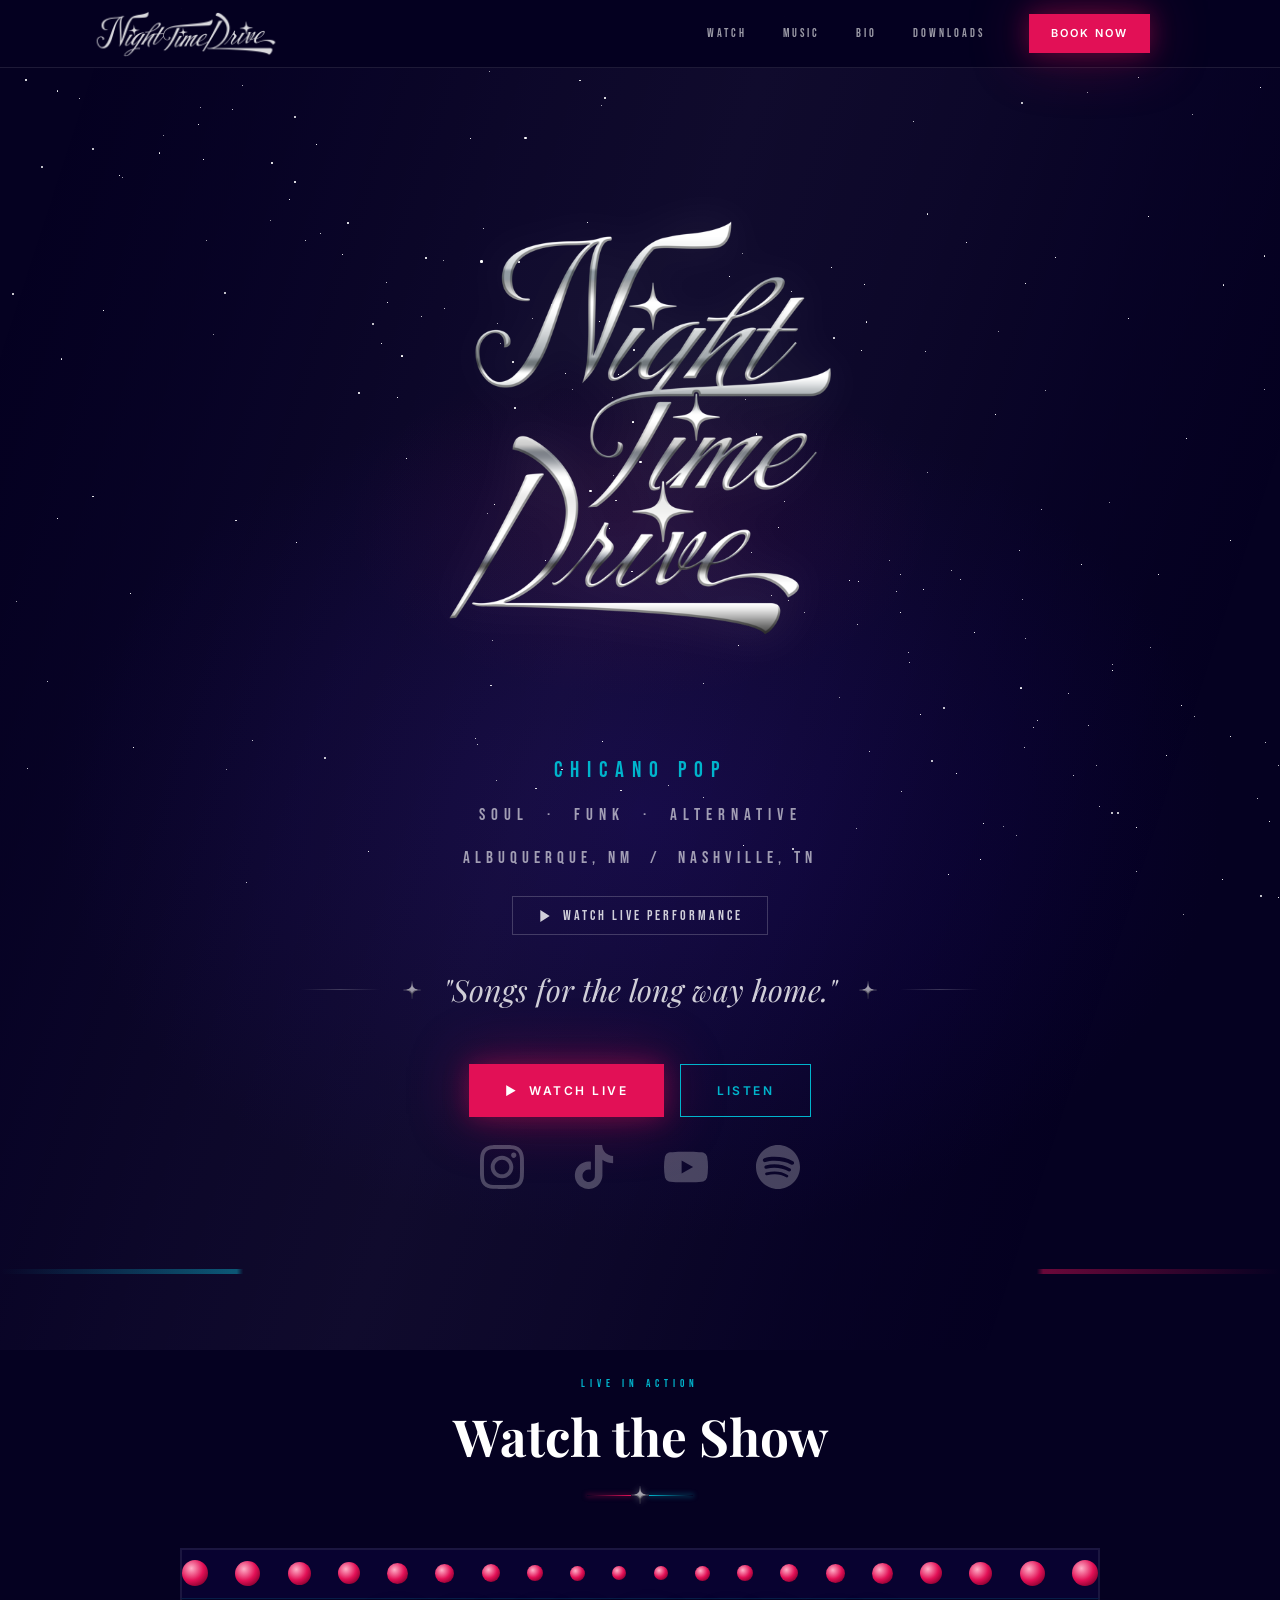
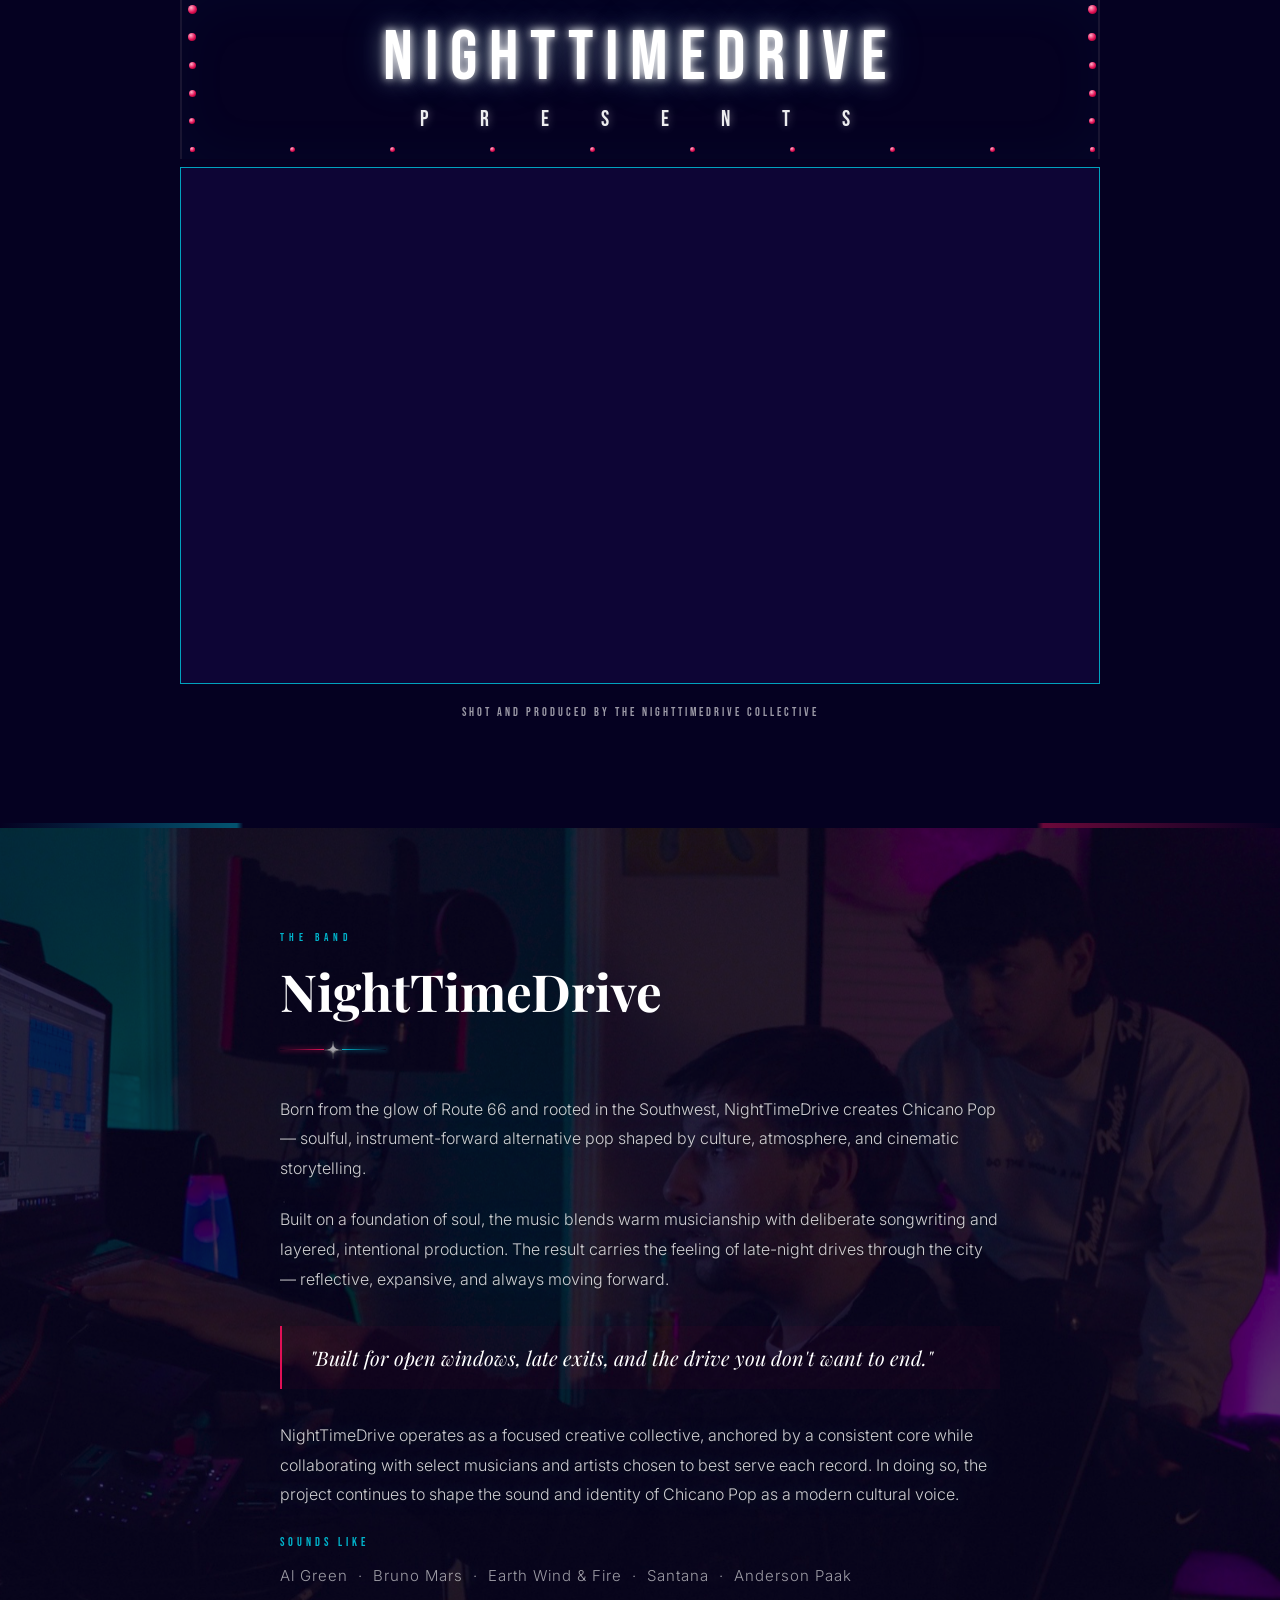
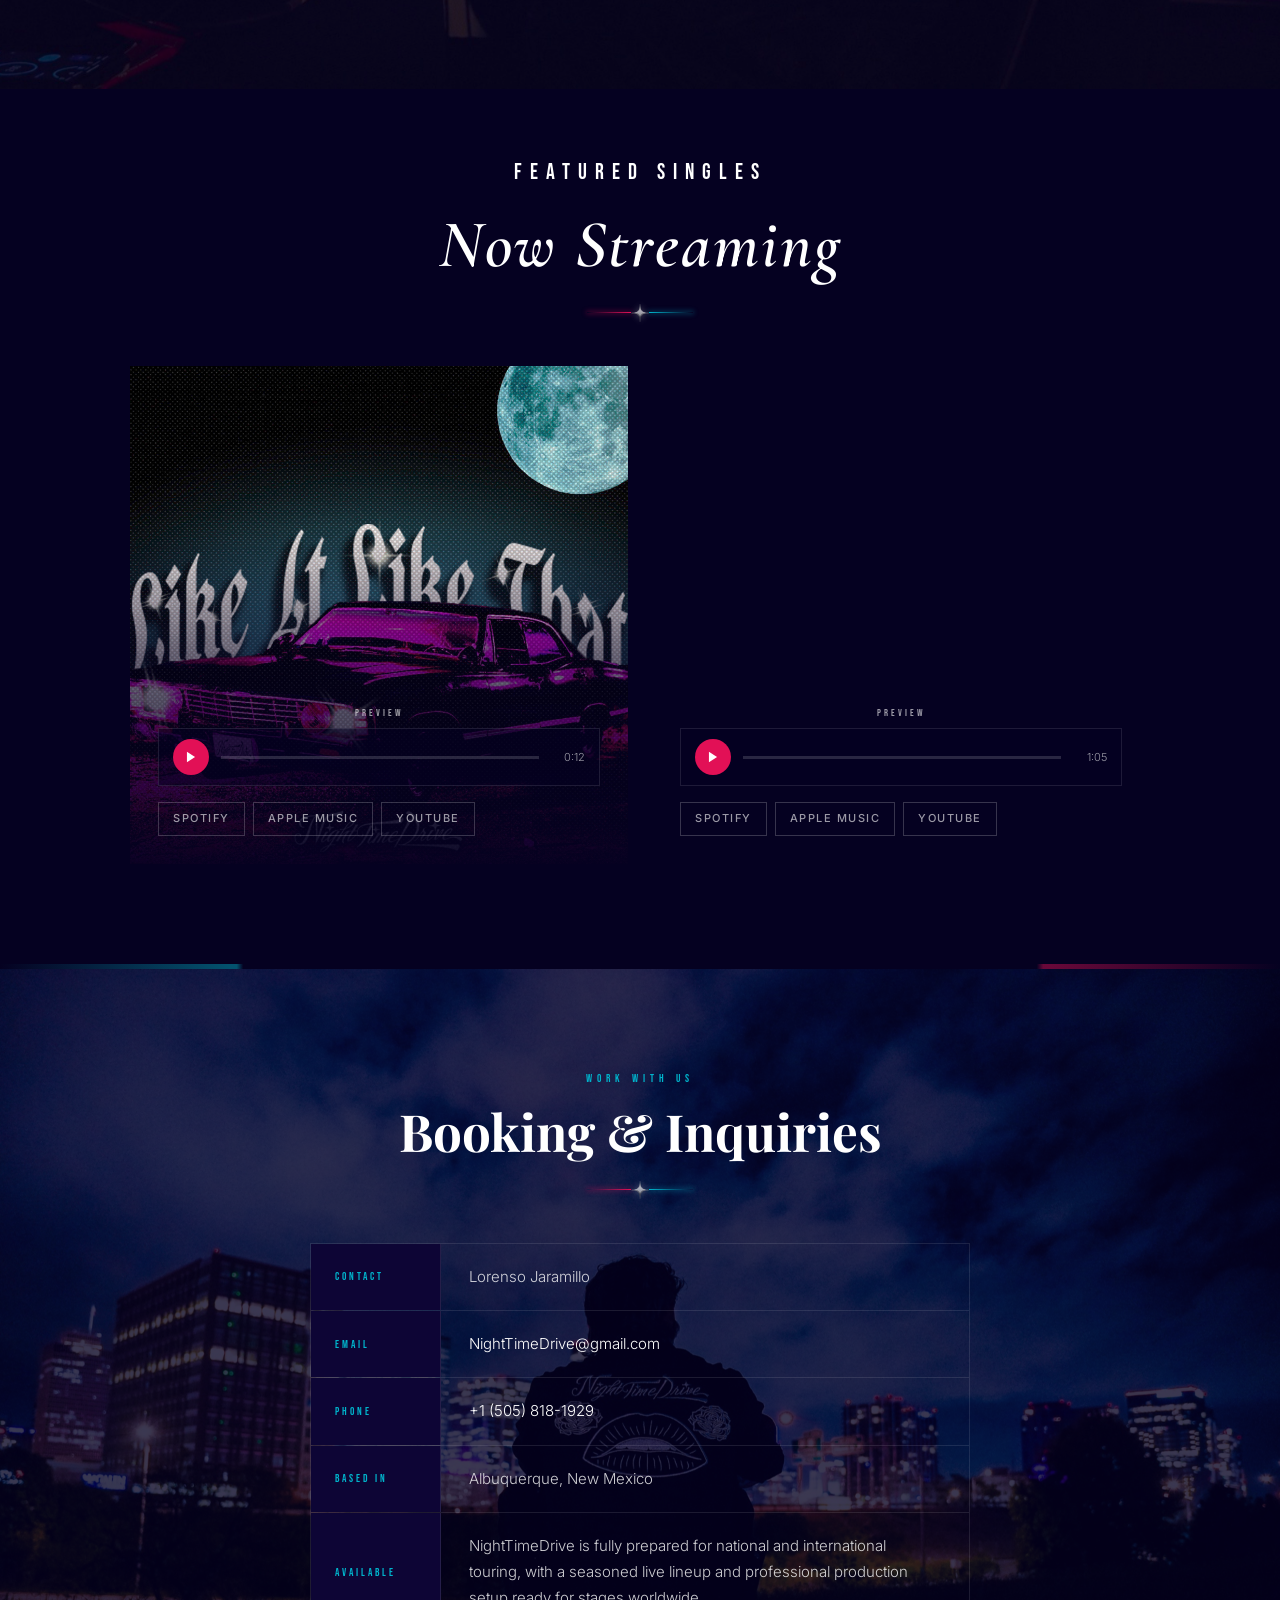
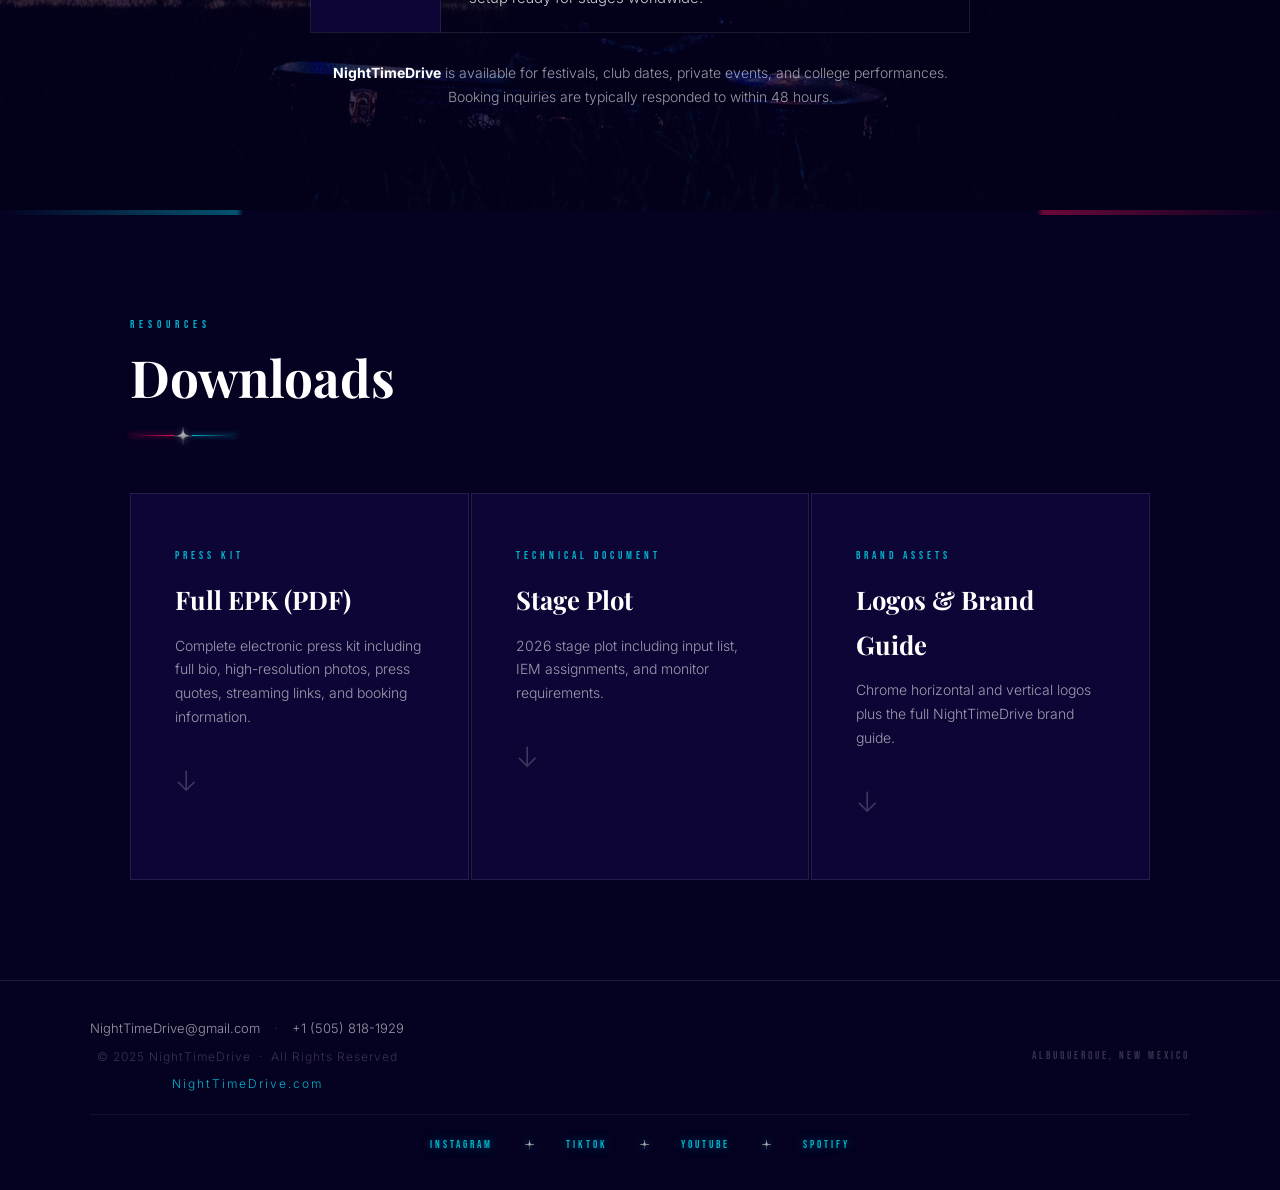
==== index.html @ e5dace83 "Sync social links via SOCIAL JS object Single source of truth for all social URLs — hero icons and f" ====
<!DOCTYPE html>
<html lang="en">
<head>
  <meta charset="UTF-8">
  <meta name="viewport" content="width=device-width, initial-scale=1.0">
  <title>NightTimeDrive — Chicano Pop | Albuquerque, NM</title>
  <meta name="description" content="NightTimeDrive — Chicano Pop from Albuquerque, NM. Soulful, instrument-forward alternative pop rooted in Southwest culture and cinematic storytelling.">
  <meta name="robots" content="index, follow">
  <link rel="canonical" href="https://nighttimedriveepk.com">

  <!-- Open Graph -->
  <meta property="og:type"        content="music.band">
  <meta property="og:site_name"   content="NightTimeDrive">
  <meta property="og:title"       content="NightTimeDrive — Chicano Pop | Albuquerque, NM">
  <meta property="og:description" content="NightTimeDrive — Chicano Pop from Albuquerque, NM. Soulful, instrument-forward alternative pop rooted in Southwest culture and cinematic storytelling.">
  <meta property="og:url"         content="https://nighttimedriveepk.com">
  <meta property="og:image"       content="https://nighttimedriveepk.com/Brand_Assets/Pictures/NightTimeDrive%20Band%20Pic.jpg">

  <!-- Twitter Card -->
  <meta name="twitter:card"        content="summary_large_image">
  <meta name="twitter:title"       content="NightTimeDrive — Chicano Pop | Albuquerque, NM">
  <meta name="twitter:description" content="Soulful, instrument-forward Chicano Pop rooted in Southwest culture. Based in Albuquerque, NM.">
  <meta name="twitter:image"       content="https://nighttimedriveepk.com/Brand_Assets/Pictures/NightTimeDrive%20Band%20Pic.jpg">

  <!-- Favicon -->
  <link rel="icon" type="image/png" href="Brand_Assets/Logo_White_Vert_NightTimeDrive.png">

  <!-- Structured Data -->
  <script type="application/ld+json">
  {
    "@context": "https://schema.org",
    "@type": "MusicGroup",
    "name": "NightTimeDrive",
    "genre": ["Chicano Pop", "Alternative Pop", "Soul"],
    "description": "NightTimeDrive creates Chicano Pop — soulful, instrument-forward alternative pop shaped by culture, atmosphere, and cinematic storytelling.",
    "url": "https://nighttimedriveepk.com",
    "image": "https://nighttimedriveepk.com/Brand_Assets/Pictures/NightTimeDrive%20Band%20Pic.jpg",
    "foundingLocation": {
      "@type": "Place",
      "name": "Albuquerque, New Mexico"
    },
    "sameAs": [
      "https://instagram.com/NightTimeDriveMusic",
      "https://tiktok.com/@NightTimeDriveMusic",
      "https://youtube.com/@NightTimeDriveMusic",
      "https://open.spotify.com/track/7omfoTBckQbAjqes67RX1j"
    ],
    "track": [
      {
        "@type": "MusicRecording",
        "name": "Like It Like That",
        "url": "https://open.spotify.com/track/7omfoTBckQbAjqes67RX1j"
      },
      {
        "@type": "MusicRecording",
        "name": "Santa Fe",
        "url": "https://open.spotify.com/track/0Zb6GwC9zHLPvRpsONcvtj"
      }
    ]
  }
  </script>

  <link rel="preconnect" href="https://fonts.googleapis.com">
  <link rel="preconnect" href="https://fonts.gstatic.com" crossorigin>
  <link href="https://fonts.googleapis.com/css2?family=Bebas+Neue&family=Playfair+Display:ital,wght@0,400;0,700;1,400&family=Inter:wght@300;400;500;600&family=Cormorant+Garamond:ital,wght@1,400;1,600&display=swap" rel="stylesheet">

  <style>

    /* =====================
       RESET & TOKENS
    ===================== */
    *, *::before, *::after { box-sizing: border-box; margin: 0; padding: 0; }

    :root {
      --navy:       #050121;
      --navy-mid:   #080230;
      --navy-light: #0d0535;
      --pink:       #E21056;
      --pink-glow:  rgba(226, 16, 86, 0.35);
      --teal:       #00B4CC;
      --teal-glow:  rgba(0, 180, 204, 0.35);
      --white:      #FFFFFF;
      --white-80:   rgba(255,255,255,0.80);
      --white-60:   rgba(255,255,255,0.60);
      --white-20:   rgba(255,255,255,0.20);
      --white-10:   rgba(255,255,255,0.10);
      --white-06:   rgba(255,255,255,0.06);

      --font-display: 'Bebas Neue', sans-serif;
      --font-serif:   'Playfair Display', serif;
      --font-body:    'Inter', sans-serif;

      --max-w:  1100px;
      --pad-x:  40px;
      --sec-y:  100px;
      --nav-h:  68px;
    }

    html { scroll-behavior: smooth; }

    body {
      background: var(--navy);
      color: var(--white);
      font-family: var(--font-body);
      font-weight: 300;
      line-height: 1.75;
      overflow-x: hidden;
      animation: pagefade 0.35s ease;
    }
    @keyframes pagefade { from { opacity:0; } to { opacity:1; } }

    /* =====================
       STARS & MILKY WAY
    ===================== */
    .milky-way {
      position: fixed;
      top: -50%; left: -50%;
      width: 200%; height: 200%;
      pointer-events: none;
      z-index: 0;
      background: linear-gradient(
        108deg,
        transparent       0%,
        transparent      28%,
        rgba(160,130,255,0.018) 35%,
        rgba(200,175,255,0.045) 43%,
        rgba(220,200,255,0.055) 50%,
        rgba(200,175,255,0.045) 57%,
        rgba(160,130,255,0.018) 64%,
        transparent      71%,
        transparent     100%
      );
    }

    .star {
      position: fixed;
      border-radius: 50%;
      background: white;
      pointer-events: none;
      z-index: 0;
    }
    @keyframes twinkle {
      0%, 100% { opacity: 0.05; }
      50%       { opacity: 0.75; }
    }
    @keyframes twinkle-glow {
      0%, 100% { opacity: 0.08; box-shadow: none; }
      50%       { opacity: 0.95; box-shadow: 0 0 5px 2px rgba(200,185,255,0.45); }
    }

    /* =====================
       LAYOUT
    ===================== */
    .container { max-width: var(--max-w); margin: 0 auto; padding: 0 var(--pad-x); }
    section { padding: var(--sec-y) 0; }
    .bg-alt { background: var(--navy-mid); }

    /* =====================
       TYPE UTILITIES
    ===================== */
    .eyebrow {
      font-family: var(--font-display);
      font-size: 11px; letter-spacing: 5px;
      color: var(--teal); text-transform: uppercase;
      margin-bottom: 14px;
    }
    .section-heading {
      font-family: var(--font-serif);
      font-size: clamp(2rem, 4.5vw, 3.2rem);
      font-weight: 700; line-height: 1.15;
      margin-bottom: 20px;
    }
    .rule-accent {
      width: 56px; height: 2px;
      background: linear-gradient(90deg, var(--pink), var(--teal));
      margin-bottom: 36px;
    }
    .rule-accent.center { margin-left: auto; margin-right: auto; }

    .rule-star {
      display: flex;
      align-items: center;
      width: fit-content;
      margin-bottom: 36px;
    }
    .rule-star::before, .rule-star::after {
      content: '';
      display: block;
      width: 44px; height: 1px;
    }
    .rule-star::before { background: linear-gradient(90deg, transparent, var(--pink)); box-shadow: 0 0 5px 1px rgba(226,16,86,0.35); }
    .rule-star::after  { background: linear-gradient(90deg, var(--teal), transparent); box-shadow: 0 0 5px 1px rgba(0,180,204,0.35); }
    .rule-star img { width: 18px; height: 18px; opacity: 0.7; display: block; filter: drop-shadow(0 0 3px rgba(255,255,255,0.45)); }
    .rule-star.center { margin-left: auto; margin-right: auto; }

    .brand-star { display: block; width: 18px; height: 18px; opacity: 0.65; flex-shrink: 0; }
    .footer-star { display: block; width: 9px; height: 9px; opacity: 0.7; flex-shrink: 0; filter: drop-shadow(0 0 4px rgba(0,180,204,0.7)); }

    /* =====================
       BUTTONS
    ===================== */
    .btn {
      display: inline-flex; align-items: center; gap: 10px;
      padding: 15px 36px;
      font-family: var(--font-body);
      font-size: 12px; font-weight: 600;
      letter-spacing: 2.5px; text-transform: uppercase;
      text-decoration: none; cursor: pointer; border: none;
      transition: all 0.3s ease;
    }
    .btn-primary {
      background: var(--pink); color: var(--white);
      box-shadow: 0 0 24px var(--pink-glow), 0 0 60px var(--pink-glow);
    }
    .btn-primary:hover {
      box-shadow: 0 0 32px var(--pink-glow), 0 0 90px var(--pink-glow);
      transform: translateY(-2px);
    }
    .btn-outline-teal {
      background: transparent; color: var(--teal);
      border: 1px solid var(--teal);
    }
    .btn-outline-teal:hover {
      background: var(--teal); color: var(--navy);
      box-shadow: 0 0 24px var(--teal-glow), 0 0 60px var(--teal-glow);
    }

    /* =====================
       UNIVERSAL HOVER GLOW
    ===================== */
    @keyframes glow-burst-teal {
      0%   { filter: drop-shadow(0 0 2px rgba(0,180,204,0.4)); }
      28%  { filter: drop-shadow(0 0 8px rgba(0,180,204,1)) drop-shadow(0 0 22px rgba(0,180,204,0.85)) drop-shadow(0 0 55px rgba(0,180,204,0.55)) drop-shadow(0 0 100px rgba(0,180,204,0.25)); }
      100% { filter: drop-shadow(0 0 4px rgba(0,180,204,1)) drop-shadow(0 0 12px rgba(0,180,204,0.70)) drop-shadow(0 0 28px rgba(0,180,204,0.35)) drop-shadow(0 0 55px rgba(0,180,204,0.15)); }
    }
    @keyframes glow-burst-pink {
      0%   { filter: drop-shadow(0 0 2px rgba(226,16,86,0.4)); }
      28%  { filter: drop-shadow(0 0 8px rgba(226,16,86,1)) drop-shadow(0 0 22px rgba(226,16,86,0.85)) drop-shadow(0 0 55px rgba(226,16,86,0.55)) drop-shadow(0 0 100px rgba(226,16,86,0.25)); }
      100% { filter: drop-shadow(0 0 4px rgba(226,16,86,1)) drop-shadow(0 0 12px rgba(226,16,86,0.70)) drop-shadow(0 0 28px rgba(226,16,86,0.35)) drop-shadow(0 0 55px rgba(226,16,86,0.15)); }
    }

    a, button { transition: filter 0.7s ease-out; }
    a:hover, button:hover {
      filter:
        drop-shadow(0 0 4px  rgba(0,180,204,1))
        drop-shadow(0 0 12px rgba(0,180,204,0.70))
        drop-shadow(0 0 28px rgba(0,180,204,0.35))
        drop-shadow(0 0 55px rgba(0,180,204,0.15));
      animation: glow-burst-teal 0.55s ease-out;
    }
    .btn-primary:hover {
      filter:
        drop-shadow(0 0 4px  rgba(226,16,86,1))
        drop-shadow(0 0 12px rgba(226,16,86,0.70))
        drop-shadow(0 0 28px rgba(226,16,86,0.35))
        drop-shadow(0 0 55px rgba(226,16,86,0.15));
      animation: glow-burst-pink 0.55s ease-out;
    }

    /* =====================
       PINSTRIPE
    ===================== */
    .pinstripe {
      width: 100%; height: 5px;
      background: linear-gradient(
        90deg,
        var(--navy)  0%,   var(--teal)  18%,
        var(--teal)  18.5%,var(--navy)  19%,
        var(--navy)  81%,  var(--pink)  81.5%,
        var(--pink)  82%,  var(--navy)  100%
      );
      opacity: 0.45;
    }

    /* =====================
       NAVIGATION
    ===================== */
    .site-nav {
      position: sticky; top: 0; z-index: 200;
      height: var(--nav-h);
      background: rgba(5,1,33,0.96);
      backdrop-filter: blur(16px);
      -webkit-backdrop-filter: blur(16px);
      border-bottom: 1px solid var(--white-10);
      overflow: visible;
    }
    .nav-inner {
      max-width: var(--max-w); margin: 0 auto;
      padding: 0 var(--pad-x) 0 0;
      height: 100%;
      display: flex; align-items: center; justify-content: space-between;
    }
    .nav-logo img {
      height: 192px; width: auto; display: block;
      filter: brightness(0) invert(1);
      opacity: 0.85; transition: opacity 0.2s;
    }
    .nav-logo:hover img { opacity: 1; }

    .nav-links {
      display: flex; align-items: center; gap: 36px;
    }
    .nav-link {
      font-family: var(--font-display);
      font-size: 12px; letter-spacing: 3px; text-transform: uppercase;
      color: var(--white-60); text-decoration: none;
      transition: color 0.2s;
    }
    .nav-link:hover { color: var(--white); }

    .nav-cta {
      padding: 10px 22px;
      font-size: 11px; letter-spacing: 2px;
      margin-left: 8px;
    }

    .nav-toggle {
      display: none; flex-direction: column;
      justify-content: center; gap: 5px;
      width: 36px; height: 36px;
      background: none; border: none; cursor: pointer; padding: 6px;
    }
    .nav-toggle span {
      display: block; width: 22px; height: 2px;
      background: var(--white);
      transition: transform 0.3s, opacity 0.3s;
      transform-origin: center;
    }
    .nav-toggle.open span:nth-child(1) { transform: translateY(7px) rotate(45deg); }
    .nav-toggle.open span:nth-child(2) { opacity: 0; transform: scaleX(0); }
    .nav-toggle.open span:nth-child(3) { transform: translateY(-7px) rotate(-45deg); }

    /* =====================
       HERO
    ===================== */
    #hero {
      min-height: 100vh;
      display: flex; flex-direction: column;
      align-items: center; justify-content: center;
      text-align: center;
      padding: 80px var(--pad-x);
      position: relative; overflow: hidden;
      background: radial-gradient(ellipse 70% 55% at 50% 62%, #0e0440 0%, var(--navy) 65%);
    }
    #hero::after {
      content: ''; position: absolute;
      top: 38%; left: 50%; transform: translate(-50%, -50%);
      width: 640px; height: 380px;
      background: radial-gradient(ellipse, rgba(226,16,86,0.07) 0%, transparent 65%);
      pointer-events: none;
    }
    .hero-logo {
      position: relative; z-index: 1;
      width: 100%; max-width: 560px; margin-bottom: 36px;
    }
    .hero-logo img {
      width: 100%; height: auto;
      filter: drop-shadow(0 0 24px rgba(255,255,255,0.12));
    }
    .hero-genre {
      position: relative; z-index: 1;
      font-family: var(--font-display);
      font-size: clamp(16px, 2.2vw, 22px); letter-spacing: 8px;
      color: var(--teal); text-transform: uppercase;
      margin-bottom: 10px;
    }
    .hero-subgenre {
      position: relative; z-index: 1;
      font-family: var(--font-display);
      font-size: clamp(13px, 1.6vw, 17px); letter-spacing: 6px;
      color: var(--white-60); text-transform: uppercase;
      margin-bottom: 14px;
    }
    .hero-location {
      position: relative; z-index: 1;
      font-family: var(--font-display);
      font-size: clamp(13px, 1.6vw, 17px); letter-spacing: 5px;
      color: var(--white-60); text-transform: uppercase;
      margin-bottom: 22px;
    }

    .hero-preview {
      position: relative; z-index: 1;
      width: 100%;
      margin: 0 auto 28px;
      display: flex; justify-content: center;
    }
    .hero-watch-btn {
      display: inline-flex; align-items: center; gap: 10px;
      background: transparent;
      border: 1px solid var(--white-20);
      color: var(--white-80);
      font-family: var(--font-display);
      font-size: 14px; letter-spacing: 3px; text-transform: uppercase;
      padding: 10px 24px;
      cursor: pointer;
      transition: border-color 0.2s, color 0.2s;
    }
    .hero-watch-btn:hover { border-color: var(--teal); color: var(--teal); }

    .hero-tagline-row {
      position: relative; z-index: 1;
      display: flex; align-items: center; gap: 22px;
      max-width: 680px; width: 100%;
      margin-bottom: 48px;
    }
    .hero-tagline-row .line {
      flex: 1; height: 1px;
      background: linear-gradient(90deg, transparent, var(--white-20), transparent);
    }
    .hero-tagline-row p {
      font-family: var(--font-serif); font-style: italic;
      font-size: clamp(1.2rem, 3vw, 1.9rem);
      color: var(--white-80); white-space: nowrap;
    }
    .hero-cta {
      position: relative; z-index: 1;
      display: flex; gap: 16px; flex-wrap: wrap; justify-content: center;
    }
    .hero-social {
      display: flex; gap: 48px; justify-content: center; align-items: center;
      margin-top: 28px; position: relative; z-index: 1;
    }
    .hero-social a { display: flex; align-items: center; color: rgba(255,255,255,0.25); transition: color 0.25s, filter 0.25s; }
    .hero-social a svg { width: 44px; height: 44px; fill: currentColor; }
    .hero-social a.soc-ig:hover   { color: #E1306C; filter: drop-shadow(0 0 6px rgba(225,48,108,0.7)); }
    .hero-social a.soc-tt:hover   { color: #69C9D0; filter: drop-shadow(0 0 6px rgba(105,201,208,0.7)); }
    .hero-social a.soc-yt:hover   { color: #FF0000; filter: drop-shadow(0 0 6px rgba(255,0,0,0.65)); }
    .hero-social a.soc-sp:hover   { color: #1DB954; filter: drop-shadow(0 0 6px rgba(29,185,84,0.7)); }

    /* =====================
       VIDEO
    ===================== */
    /* =====================
       MARQUEE SIGN
    ===================== */

    /* Outer wrapper — matches video width */
    .marquee-wrap {
      max-width: 920px;
      margin: 44px auto 0;
    }

    @keyframes bulb-breathe {
      0%, 100% {
        opacity: 0.25;
        box-shadow: 0 0 3px 1px rgba(226,16,86,0.3), 0 0 6px 2px rgba(226,16,86,0.1);
      }
      50% {
        opacity: 1;
        box-shadow: 0 0 6px 2px rgba(226,16,86,1), 0 0 14px 5px rgba(226,16,86,0.55), 0 0 28px 8px rgba(226,16,86,0.2);
      }
    }

    /* ── CROWN ── */
    .marquee-crown {
      position: relative;
      background: var(--navy-mid);
      border: 2px solid rgba(255,255,255,0.08);
      border-bottom: 1px solid rgba(0,180,204,0.15);
      padding: 10px 0 12px;
    }
    .crown-bulb-row {
      display: flex;
      justify-content: space-between;
      align-items: center;
    }
    .crown-bulb {
      /* size set per-bulb via JS */
      border-radius: 50%;
      flex-shrink: 0;
      background: radial-gradient(circle at 36% 32%, #ffb0c8, #E21056 50%, #8a0030 80%, #300010);
      animation: bulb-breathe 3s ease-in-out infinite;
    }

    /* ── BODY WRAPPER (sign + board, bulbs go here) ── */
    .marquee-body {
      position: relative;
      border-left:  2px solid rgba(255,255,255,0.08);
      border-right: 2px solid rgba(255,255,255,0.08);
      border-bottom: none;
    }

    /* ── MAIN SIGN PANEL ── */
    .marquee-sign {
      background: var(--navy);
      padding: 24px 56px 20px;
      text-align: center;
      box-shadow: inset 0 0 60px rgba(0,180,204,0.04);
    }
    .marquee-bulbs { position: absolute; inset: 0; pointer-events: none; }
    .marquee-bulb {
      position: absolute;
      /* size set per-bulb via JS */
      border-radius: 50%;
      background: radial-gradient(circle at 35% 30%, #ffb0c8, #E21056 55%, #6a001e);
      animation: bulb-breathe 3s ease-in-out infinite;
    }
    .marquee-title {
      font-family: var(--font-display);
      font-size: clamp(2rem, 6vw, 4.4rem);
      letter-spacing: clamp(4px, 1.2vw, 12px);
      color: #fff;
      line-height: 1;
      text-shadow:
        0 0 8px  rgba(255,255,255,1),
        0 0 22px rgba(255,255,255,0.5),
        0 0 45px rgba(0,180,204,0.25);
      margin: 0;
    }

    /* ── LETTER BOARD ── */
    .marquee-board {
      background: var(--navy-mid);
      border-top: 1px solid rgba(0,180,204,0.12);
      padding: 9px 24px 11px;
      text-align: center;
    }
    .marquee-presents {
      font-family: var(--font-display);
      font-size: clamp(1rem, 2.2vw, 1.4rem);
      letter-spacing: clamp(4px, 1.2vw, 10px);
      color: rgba(255,255,255,0.92);
      text-shadow: 0 0 10px rgba(255,255,255,0.4);
      text-transform: uppercase;
      margin: 6px 0 0;
    }

    @keyframes neon-flicker {
      0%   { box-shadow: 0 0 6px 1px rgba(0,180,204,0.7), 0 0 18px 3px rgba(0,180,204,0.35), 0 0 60px rgba(226,16,86,0.08), 0 40px 90px rgba(0,0,0,0.60); border-color: rgba(0,180,204,0.9); }
      4%   { box-shadow: 0 0 3px 1px rgba(0,180,204,0.3), 0 0 8px  2px rgba(0,180,204,0.15), 0 0 60px rgba(226,16,86,0.08), 0 40px 90px rgba(0,0,0,0.60); border-color: rgba(0,180,204,0.4); }
      6%   { box-shadow: 0 0 6px 1px rgba(0,180,204,0.7), 0 0 18px 3px rgba(0,180,204,0.35), 0 0 60px rgba(226,16,86,0.08), 0 40px 90px rgba(0,0,0,0.60); border-color: rgba(0,180,204,0.9); }
      30%  { box-shadow: 0 0 6px 1px rgba(0,180,204,0.7), 0 0 18px 3px rgba(0,180,204,0.35), 0 0 60px rgba(226,16,86,0.08), 0 40px 90px rgba(0,0,0,0.60); border-color: rgba(0,180,204,0.9); }
      32%  { box-shadow: 0 0 2px 1px rgba(0,180,204,0.2), 0 0 5px  1px rgba(0,180,204,0.10), 0 0 60px rgba(226,16,86,0.08), 0 40px 90px rgba(0,0,0,0.60); border-color: rgba(0,180,204,0.3); }
      33%  { box-shadow: 0 0 6px 1px rgba(0,180,204,0.7), 0 0 18px 3px rgba(0,180,204,0.35), 0 0 60px rgba(226,16,86,0.08), 0 40px 90px rgba(0,0,0,0.60); border-color: rgba(0,180,204,0.9); }
      34%  { box-shadow: 0 0 3px 1px rgba(0,180,204,0.3), 0 0 8px  2px rgba(0,180,204,0.15), 0 0 60px rgba(226,16,86,0.08), 0 40px 90px rgba(0,0,0,0.60); border-color: rgba(0,180,204,0.4); }
      35%  { box-shadow: 0 0 6px 1px rgba(0,180,204,0.7), 0 0 18px 3px rgba(0,180,204,0.35), 0 0 60px rgba(226,16,86,0.08), 0 40px 90px rgba(0,0,0,0.60); border-color: rgba(0,180,204,0.9); }
      100% { box-shadow: 0 0 6px 1px rgba(0,180,204,0.7), 0 0 18px 3px rgba(0,180,204,0.35), 0 0 60px rgba(226,16,86,0.08), 0 40px 90px rgba(0,0,0,0.60); border-color: rgba(0,180,204,0.9); }
    }

    #video { text-align: center; }
    .video-embed-wrapper {
      position: relative; width: 100%; max-width: 920px;
      margin: 0 auto 0; aspect-ratio: 16/9;
      background: var(--navy-light);
      border: 1px solid rgba(0,180,204,0.9);
      margin-top: 8px;
      overflow: hidden;
      animation: neon-flicker 7s ease-in-out infinite;
    }
    .video-embed-wrapper iframe { width: 100%; height: 100%; border: none; }
.video-caption {
      margin-top: 18px;
      font-family: var(--font-display);
      font-size: 12px; letter-spacing: 3px;
      color: var(--white-60);
    }

    /* =====================
       BIO
    ===================== */
    #bio {
      position: relative;
      background-image: url('Brand_Assets/Pictures/LJ and J Dell Studio Pic.jpg');
      background-size: cover;
      background-position: center 25%;
    }
    #bio::before {
      content: '';
      position: absolute; inset: 0;
      background: rgba(5,1,33,0.65);
      z-index: 0;
    }
    #bio .container { position: relative; z-index: 1; }
    .bio-text-block { max-width: 720px; margin: 0 auto; }
    .bio-text {
      font-size: 16px; color: var(--white-80);
      line-height: 1.85; margin-bottom: 22px;
      text-shadow: 0 0 20px rgba(0,180,204,0.45), 0 0 50px rgba(0,180,204,0.2), 0 1px 4px rgba(0,0,0,0.6);
    }

    /* =====================
       BAND PHOTO
    ===================== */
    .bio-pullquote {
      border-left: 2px solid var(--pink);
      padding: 16px 28px; margin: 32px 0;
      font-family: var(--font-serif); font-style: italic;
      font-size: 1.25rem; color: var(--white);
      line-height: 1.55; background: rgba(226,16,86,0.04);
    }

    /* =====================
       MUSIC
    ===================== */
    @keyframes neon-text-flicker {
      0%   { text-shadow: 0 0 3px #fff, 0 0 8px #00B4CC, 0 0 18px rgba(0,180,204,0.7), 0 0 38px rgba(0,180,204,0.3); }
      4%   { text-shadow: 0 0 1px rgba(255,255,255,0.4), 0 0 3px rgba(0,180,204,0.3); }
      6%   { text-shadow: 0 0 3px #fff, 0 0 8px #00B4CC, 0 0 18px rgba(0,180,204,0.7), 0 0 38px rgba(0,180,204,0.3); }
      30%  { text-shadow: 0 0 3px #fff, 0 0 8px #00B4CC, 0 0 18px rgba(0,180,204,0.7), 0 0 38px rgba(0,180,204,0.3); }
      32%  { text-shadow: 0 0 1px rgba(255,255,255,0.3), 0 0 3px rgba(0,180,204,0.2); }
      33%  { text-shadow: 0 0 3px #fff, 0 0 8px #00B4CC, 0 0 18px rgba(0,180,204,0.7), 0 0 38px rgba(0,180,204,0.3); }
      34%  { text-shadow: 0 0 1px rgba(255,255,255,0.4), 0 0 4px rgba(0,180,204,0.4); }
      35%  { text-shadow: 0 0 3px #fff, 0 0 8px #00B4CC, 0 0 18px rgba(0,180,204,0.7), 0 0 38px rgba(0,180,204,0.3); }
      100% { text-shadow: 0 0 3px #fff, 0 0 8px #00B4CC, 0 0 18px rgba(0,180,204,0.7), 0 0 38px rgba(0,180,204,0.3); }
    }

    #music { text-align: center; padding-top: 64px; }
    @keyframes white-glow-breathe {
      0%, 100% { text-shadow: 0 0 4px rgba(255,255,255,0.5), 0 0 12px rgba(255,255,255,0.2); }
      50%       { text-shadow: 0 0 8px rgba(255,255,255,0.9), 0 0 22px rgba(255,255,255,0.45), 0 0 40px rgba(255,255,255,0.15); }
    }
    #music .section-heading {
      font-family: 'Cormorant Garamond', serif; font-weight: 600; font-style: italic;
      letter-spacing: 2px; font-size: clamp(2.6rem, 5.5vw, 4.2rem);
      animation: white-glow-breathe 4s ease-in-out infinite;
    }
    #music .eyebrow {
      font-size: clamp(1rem, 2.2vw, 1.4rem);
      letter-spacing: 8px;
      color: var(--white);
      animation: neon-text-flicker 8s ease-in-out infinite;
    }
    .music-grid {
      display: grid;
      grid-template-columns: 1fr 1fr;
      gap: 24px;
      margin-top: 44px;
    }
    .music-card {
      position: relative;
      aspect-ratio: 1 / 1;
      overflow: hidden;
      background-size: cover;
      background-position: center;
      cursor: pointer;
    }
    .music-card-overlay {
      position: absolute;
      inset: 0;
      background: linear-gradient(to top, rgba(5,1,33,0.97) 0%, rgba(5,1,33,0.55) 42%, transparent 68%);
      display: flex;
      flex-direction: column;
      justify-content: flex-end;
      padding: 28px;
      transition: background 0.35s ease;
    }
    .music-card:hover .music-card-overlay {
      background: linear-gradient(to top, rgba(5,1,33,0.99) 0%, rgba(5,1,33,0.82) 62%, rgba(5,1,33,0.22) 100%);
    }
    .music-eyebrow {
      font-family: var(--font-display);
      font-size: 11px; letter-spacing: 3px;
      color: var(--pink); margin-bottom: 8px;
    }
    .music-title {
      font-family: var(--font-serif);
      font-size: clamp(1.3rem, 2.8vw, 2rem); font-weight: 700; margin-bottom: 4px;
    }
    .music-meta { font-size: 13px; color: var(--white-60); margin-bottom: 16px; }
    .stream-links { display: flex; flex-wrap: wrap; gap: 8px; }
    .stream-link {
      font-family: var(--font-body);
      font-size: 11px; font-weight: 500;
      letter-spacing: 1.5px; text-transform: uppercase;
      color: var(--white-60); text-decoration: none;
      padding: 6px 14px; border: 1px solid var(--white-20);
      transition: all 0.2s;
    }
    .stream-link:hover { color: var(--teal); border-color: var(--teal); }

    .audio-player-wrap { margin-bottom: 16px; }
    .audio-player-label {
      font-family: var(--font-display);
      font-size: 10px; letter-spacing: 3px; text-transform: uppercase;
      color: var(--white-60); margin-bottom: 6px;
    }
    .audio-player {
      display: flex; align-items: center; gap: 12px;
      background: rgba(5,1,33,0.55);
      border: 1px solid rgba(255,255,255,0.1);
      padding: 10px 14px;
    }
    .play-btn {
      width: 36px; height: 36px; flex-shrink: 0;
      border-radius: 50%; border: none; cursor: pointer;
      background: var(--pink);
      display: flex; align-items: center; justify-content: center;
      transition: background 0.2s;
    }
    .play-btn:hover { background: #ff2070; }
    .play-btn svg { width: 14px; height: 14px; fill: #fff; }
    .player-progress-wrap {
      flex: 1; height: 3px; background: rgba(255,255,255,0.15); cursor: pointer; position: relative;
    }
    .player-progress-bar { height: 100%; width: 0%; background: var(--teal); transition: width 0.1s linear; }
    .player-time { font-family: var(--font-body); font-size: 11px; color: var(--white-60); min-width: 34px; text-align: right; }

    /* =====================
       LIVE EXPERIENCE
    ===================== */
    #live-experience { text-align: center; }
    .live-exp-block {
      max-width: 660px; margin: 0 auto;
      font-family: var(--font-serif); font-style: italic;
      font-size: clamp(1.1rem, 2.5vw, 1.5rem);
      color: var(--white-80); line-height: 1.7;
    }

    /* =====================
       BOOKING
    ===================== */
    #booking {
      text-align: center; position: relative;
      background-image: url('Brand_Assets/Pictures/NightTimeDrive Band Pic.jpg');
      background-size: cover; background-position: center 20%;
    }
    #booking::before {
      content: ''; position: absolute; inset: 0;
      background: rgba(5,1,33,0.78); z-index: 0;
    }
    #booking .container { position: relative; z-index: 1; }
    .booking-inner { max-width: 660px; margin: 0 auto; }
    .booking-table { margin-top: 44px; border: 1px solid var(--white-10); }
    .booking-row {
      display: grid; grid-template-columns: 130px 1fr;
      border-bottom: 1px solid var(--white-10);
    }
    .booking-row:last-child { border-bottom: none; }
    .booking-label {
      padding: 20px 24px;
      background: var(--navy-light); border-right: 1px solid var(--white-10);
      font-family: var(--font-display);
      font-size: 11px; letter-spacing: 3px; color: var(--teal);
      display: flex; align-items: center;
    }
    .booking-value {
      padding: 20px 28px; font-size: 15px;
      color: var(--white-80); display: flex; align-items: center; text-align: left;
    }
    .booking-value a { color: var(--white); text-decoration: none; }
    .booking-value a:hover { color: var(--pink); }
    .booking-note {
      margin-top: 28px; font-size: 14px;
      color: var(--white-60); line-height: 1.75;
    }
    .booking-note strong { color: var(--white); }

    /* =====================
       DOWNLOADS
    ===================== */
    .downloads-grid {
      display: grid; grid-template-columns: 1fr 1fr 1fr;
      gap: 2px; margin-top: 48px;
    }
    .dl-card {
      background: var(--navy-light); border: 1px solid var(--white-10);
      padding: 52px 44px;
      display: flex; flex-direction: column;
      align-items: flex-start; gap: 12px;
      text-decoration: none; transition: all 0.3s ease; cursor: pointer;
    }
    .dl-card:hover { border-color: var(--pink); box-shadow: 0 0 40px rgba(226,16,86,0.08); }
    .dl-card:hover .dl-arrow { color: var(--pink); transform: translateY(3px); }
    .dl-eyebrow { font-family: var(--font-display); font-size: 11px; letter-spacing: 4px; color: var(--teal); }
    .dl-title { font-family: var(--font-serif); font-size: 1.6rem; font-weight: 700; color: var(--white); }
    .dl-description { font-size: 14px; color: var(--white-60); line-height: 1.7; }
    .dl-arrow { margin-top: 16px; font-size: 28px; color: var(--white-20); transition: all 0.3s ease; }

    /* =====================
       FOOTER
    ===================== */
    footer { border-top: 1px solid var(--white-10); padding: 36px var(--pad-x); }
    .footer-inner {
      max-width: var(--max-w); margin: 0 auto;
      display: flex; align-items: center;
      justify-content: space-between; gap: 20px;
    }
    .footer-logo img {
      height: 24px; width: auto;
      opacity: 0.50; filter: brightness(0) invert(1);
    }
    .footer-center { text-align: center; }
    .footer-contact { font-size: 13px; margin-bottom: 6px; }
    .footer-contact a { color: var(--white-60); text-decoration: none; transition: color 0.2s; }
    .footer-contact a:hover { color: var(--white); }
    .footer-contact .sep { color: var(--white-20); margin: 0 10px; }
    .footer-copy { font-size: 12px; letter-spacing: 1px; color: var(--white-20); }
    .footer-locale { font-family: var(--font-display); font-size: 11px; letter-spacing: 3px; color: var(--white-20); }
    .footer-social {
      max-width: var(--max-w); margin: 20px auto 0;
      padding: 20px var(--pad-x) 0;
      border-top: 1px solid var(--white-06);
      display: flex; align-items: center; justify-content: center;
      gap: 32px; flex-wrap: wrap;
    }
    .social-link {
      font-family: var(--font-display);
      font-size: 11px; letter-spacing: 3px;
      color: var(--teal); text-decoration: none; text-transform: uppercase;
      text-shadow: 0 0 10px rgba(0,180,204,0.6), 0 0 24px rgba(0,180,204,0.3);
      transition: color 0.2s, text-shadow 0.2s;
    }
    .social-link:hover { color: #fff; text-shadow: 0 0 12px rgba(0,180,204,1), 0 0 32px rgba(0,180,204,0.6); }

    /* =====================
       RESPONSIVE
    ===================== */
    @media (max-width: 860px) {
      :root { --sec-y: 72px; --pad-x: 24px; }

      .nav-toggle { display: flex; }
      .nav-links {
        display: none; position: fixed;
        top: var(--nav-h); left: 0; right: 0; bottom: 0;
        background: var(--navy);
        flex-direction: column; align-items: center; justify-content: center;
        gap: 44px; z-index: 199;
      }
      .nav-links.open { display: flex; }
      .nav-link { font-size: 18px; letter-spacing: 5px; color: var(--white-80); }
      .nav-cta { margin-left: 0; }

      .band-photo-wrap img { aspect-ratio: 4/3; object-position: center top; }

      #bio {
        background-size: 160%;
        background-position: 82% 10%;
        background-repeat: no-repeat;
      }

      .music-grid { grid-template-columns: 1fr; }
      .stream-links { justify-content: center; }

      .downloads-grid { grid-template-columns: 1fr 1fr; }
      #downloads .eyebrow { text-align: center; font-size: 18px; letter-spacing: 4px; }
      #downloads .section-heading { text-align: center; }
      #downloads .rule-star { text-align: center; }
      .dl-card { aspect-ratio: 1 / 1; padding: 20px 16px; overflow: hidden; }
      .dl-eyebrow { font-size: 18px; letter-spacing: 2px; }
      .dl-title { font-size: 0.95rem; }
      .dl-description { font-size: 10px; line-height: 1.5; }
      .dl-arrow { font-size: 20px; margin-top: 8px; }
      .downloads-grid .dl-card:last-child { grid-column: 1 / -1; max-width: 50%; margin: 0 auto; }
      .footer-inner { flex-direction: column; text-align: center; }
      .footer-star { display: none; }
    }

    @media (max-width: 560px) {
      .hero-tagline-row p { white-space: normal; }
      .hero-cta { flex-direction: column; align-items: center; }
      .booking-row { grid-template-columns: 1fr; }
      .booking-label { border-right: none; border-bottom: 1px solid var(--white-10); }
    }

  </style>
</head>
<body>


  <!-- NAV -->
  <nav class="site-nav" id="site-nav">
    <div class="nav-inner">
      <a href="#hero" class="nav-logo">
        <img src="Brand_Assets/Logo_Chrome_Horiz_NightTimeDrive.png" alt="NightTimeDrive" fetchpriority="high">
      </a>
      <button class="nav-toggle" id="nav-toggle" aria-label="Toggle menu" aria-expanded="false">
        <span></span><span></span><span></span>
      </button>
      <div class="nav-links" id="nav-links">
        <a href="#video"     class="nav-link">Watch</a>
        <a href="#music"     class="nav-link">Music</a>
        <a href="#bio"       class="nav-link">Bio</a>
        <a href="#downloads" class="nav-link">Downloads</a>
        <a href="#booking"   class="btn btn-primary nav-cta">Book Now</a>
      </div>
    </div>
  </nav>


  <!-- ================================================
       HERO
  ================================================ -->
  <section id="hero">
    <div class="hero-logo">
      <img src="Brand_Assets/Logo_Chrome_Vert_NightTimeDrive.png" alt="NightTimeDrive" loading="eager" fetchpriority="high">
    </div>
    <p class="hero-genre">Chicano Pop</p>
    <p class="hero-subgenre">Soul &nbsp;·&nbsp; Funk &nbsp;·&nbsp; Alternative</p>
    <p class="hero-location">Albuquerque, NM &nbsp;/&nbsp; Nashville, TN</p>
    <div class="hero-preview">
      <button class="hero-watch-btn" id="hero-watch-btn" aria-label="Watch live performance">
        <svg viewBox="0 0 24 24" width="16" height="16" style="flex-shrink:0;"><polygon points="5,3 19,12 5,21" fill="currentColor"/></svg>
        Watch Live Performance
      </button>
    </div>
    <div class="hero-tagline-row">
      <span class="line"></span>
      <img src="Brand_Assets/Single Chrome Star 01 Artboard 1.png" class="brand-star" alt="" loading="lazy" decoding="async">
      <p>"Songs for the long way home."</p>
      <img src="Brand_Assets/Single Chrome Star 01 Artboard 1.png" class="brand-star" alt="" loading="lazy" decoding="async">
      <span class="line"></span>
    </div>
    <div class="hero-cta">
      <a href="#video"  class="btn btn-primary">&#9654;&nbsp;&nbsp;Watch Live</a>
      <a href="#music"  class="btn btn-outline-teal">Listen</a>
    </div>
    <div class="hero-social">
      <a href="https://instagram.com/NightTimeDriveMusic" data-social="ig" target="_blank" rel="noopener" aria-label="Instagram" class="soc-ig">
        <svg viewBox="0 0 24 24"><path d="M12 2.163c3.204 0 3.584.012 4.85.07 3.252.148 4.771 1.691 4.919 4.919.058 1.265.069 1.645.069 4.849 0 3.205-.012 3.584-.069 4.849-.149 3.225-1.664 4.771-4.919 4.919-1.266.058-1.644.07-4.85.07-3.204 0-3.584-.012-4.849-.07-3.26-.149-4.771-1.699-4.919-4.92-.058-1.265-.07-1.644-.07-4.849 0-3.204.013-3.583.07-4.849.149-3.227 1.664-4.771 4.919-4.919 1.266-.057 1.645-.069 4.849-.069zm0-2.163c-3.259 0-3.667.014-4.947.072-4.358.2-6.78 2.618-6.98 6.98-.059 1.281-.073 1.689-.073 4.948 0 3.259.014 3.668.072 4.948.2 4.358 2.618 6.78 6.98 6.98 1.281.058 1.689.072 4.948.072 3.259 0 3.668-.014 4.948-.072 4.354-.2 6.782-2.618 6.979-6.98.059-1.28.073-1.689.073-4.948 0-3.259-.014-3.667-.072-4.947-.196-4.354-2.617-6.78-6.979-6.98-1.281-.059-1.69-.073-4.949-.073zm0 5.838c-3.403 0-6.162 2.759-6.162 6.162s2.759 6.163 6.162 6.163 6.162-2.759 6.162-6.163c0-3.403-2.759-6.162-6.162-6.162zm0 10.162c-2.209 0-4-1.79-4-4 0-2.209 1.791-4 4-4s4 1.791 4 4c0 2.21-1.791 4-4 4zm6.406-11.845c-.796 0-1.441.645-1.441 1.44s.645 1.44 1.441 1.44c.795 0 1.439-.645 1.439-1.44s-.644-1.44-1.439-1.44z"/></svg>
      </a>
      <a href="https://www.tiktok.com/t/ZP8b4p4FQ/" data-social="tt" target="_blank" rel="noopener" aria-label="TikTok" class="soc-tt">
        <svg viewBox="0 0 24 24"><path d="M12.525.02c1.31-.02 2.61-.01 3.91-.02.08 1.53.63 3.09 1.75 4.17 1.12 1.11 2.7 1.62 4.24 1.79v4.03c-1.44-.05-2.89-.35-4.2-.97-.57-.26-1.1-.59-1.62-.93-.01 2.92.01 5.84-.02 8.75-.08 1.4-.54 2.79-1.35 3.94-1.31 1.92-3.58 3.17-5.91 3.21-1.43.08-2.86-.31-4.08-1.03-2.02-1.19-3.44-3.37-3.65-5.71-.02-.5-.03-1-.01-1.49.18-1.9 1.12-3.72 2.58-4.96 1.66-1.44 3.98-2.13 6.15-1.72.02 1.48-.04 2.96-.04 4.44-.99-.32-2.15-.23-3.02.37-.63.41-1.11 1.04-1.36 1.75-.21.51-.15 1.07-.14 1.61.24 1.64 1.82 3.02 3.5 2.87 1.12-.01 2.19-.66 2.77-1.61.19-.33.4-.67.41-1.06.1-1.79.06-3.57.07-5.36.01-4.03-.01-8.05.02-12.07z"/></svg>
      </a>
      <a href="https://www.youtube.com/watch?v=CMPaxYijWek" data-social="yt" target="_blank" rel="noopener" aria-label="YouTube" class="soc-yt">
        <svg viewBox="0 0 24 24"><path d="M23.495 6.205a3.007 3.007 0 0 0-2.088-2.088c-1.87-.501-9.396-.501-9.396-.501s-7.507-.01-9.396.501A3.007 3.007 0 0 0 .527 6.205a31.247 31.247 0 0 0-.522 5.805 31.247 31.247 0 0 0 .522 5.783 3.007 3.007 0 0 0 2.088 2.088c1.868.502 9.396.502 9.396.502s7.506 0 9.396-.502a3.007 3.007 0 0 0 2.088-2.088 31.247 31.247 0 0 0 .5-5.783 31.247 31.247 0 0 0-.5-5.805zM9.609 15.601V8.408l6.264 3.602z"/></svg>
      </a>
      <a href="https://open.spotify.com/track/0Zb6GwC9zHLPvRpsONcvtj" data-social="sp" target="_blank" rel="noopener" aria-label="Spotify" class="soc-sp">
        <svg viewBox="0 0 24 24"><path d="M12 0C5.4 0 0 5.4 0 12s5.4 12 12 12 12-5.4 12-12S18.66 0 12 0zm5.521 17.34c-.24.359-.66.48-1.021.24-2.82-1.74-6.36-2.101-10.561-1.141-.418.122-.779-.179-.899-.539-.12-.421.18-.78.54-.9 4.56-1.021 8.52-.6 11.64 1.32.42.18.479.659.301 1.02zm1.44-3.3c-.301.42-.841.6-1.262.3-3.239-1.98-8.159-2.58-11.939-1.38-.479.12-1.02-.12-1.14-.6-.12-.48.12-1.021.6-1.141C9.6 9.9 15 10.561 18.72 12.84c.361.181.54.78.241 1.2zm.12-3.36C15.24 8.4 8.82 8.16 5.16 9.301c-.6.179-1.2-.181-1.38-.721-.18-.601.18-1.2.72-1.381 4.26-1.26 11.28-1.02 15.721 1.621.539.3.719 1.02.419 1.56-.299.421-1.02.599-1.559.3z"/></svg>
      </a>
    </div>
  </section>

  <div class="pinstripe"></div>


  <!-- ================================================
       LIVE VIDEO
  ================================================ -->
  <section id="video">
    <div class="container">
      <p class="eyebrow" style="text-align:center;">Live in Action</p>
      <h2 class="section-heading" style="text-align:center;">Watch the Show</h2>
      <div class="rule-star center"><img src="Brand_Assets/Single Chrome Star 01 Artboard 1.png" alt="" loading="lazy" decoding="async"></div>

      <div class="marquee-wrap">

        <!-- Crown with large decorative bulbs -->
        <div class="marquee-crown">
          <div class="crown-bulb-row" id="crown-bulb-row" aria-hidden="true"></div>
        </div>

        <!-- Body: sign + board wrapped together with perimeter bulbs -->
        <div class="marquee-body" id="marquee-body">
          <div class="marquee-bulbs" id="marquee-bulbs" aria-hidden="true"></div>

          <div class="marquee-sign">
            <p class="marquee-title">NightTimeDrive</p>
            <p class="marquee-presents">P &thinsp; R &thinsp; E &thinsp; S &thinsp; E &thinsp; N &thinsp; T &thinsp; S</p>
          </div>
        </div>

      </div>

      <div class="video-embed-wrapper">
        <iframe
          id="live-video-iframe"
          data-src="https://www.youtube.com/embed/DTVuilMSS0w"
          title="NightTimeDrive — Live Performance"
          allow="accelerometer; autoplay; clipboard-write; encrypted-media; gyroscope; picture-in-picture" allowfullscreen>
        </iframe>
      </div>

      <p class="video-caption">Shot and produced by the NightTimeDrive Collective</p>
    </div>
  </section>

  <div class="pinstripe"></div>


  <!-- ================================================
       BIO
  ================================================ -->
  <section id="bio">
    <div class="container">
      <div class="bio-text-block">
        <p class="eyebrow">The Band</p>
        <h2 class="section-heading">NightTimeDrive</h2>
        <div class="rule-star"><img src="Brand_Assets/Single Chrome Star 01 Artboard 1.png" alt="" loading="lazy" decoding="async"></div>

        <p class="bio-text">
          Born from the glow of Route 66 and rooted in the Southwest, NightTimeDrive
          creates Chicano Pop — soulful, instrument-forward alternative pop shaped by
          culture, atmosphere, and cinematic storytelling.
        </p>

        <p class="bio-text">
          Built on a foundation of soul, the music blends warm musicianship with
          deliberate songwriting and layered, intentional production. The result carries
          the feeling of late-night drives through the city — reflective, expansive,
          and always moving forward.
        </p>

        <blockquote class="bio-pullquote">
          "Built for open windows, late exits, and the drive you don't want to end."
        </blockquote>

        <p class="bio-text">
          NightTimeDrive operates as a focused creative collective, anchored by a
          consistent core while collaborating with select musicians and artists chosen
          to best serve each record. In doing so, the project continues to shape the
          sound and identity of Chicano Pop as a modern cultural voice.
        </p>

        <p style="font-size: 12px; letter-spacing: 4px; text-transform: uppercase; color: var(--teal); margin-bottom: 10px; font-family: var(--font-display);">Sounds Like</p>
        <p style="font-size: 15px; color: var(--white-60); letter-spacing: 1px;">Al Green &nbsp;·&nbsp; Bruno Mars &nbsp;·&nbsp; Earth Wind &amp; Fire &nbsp;·&nbsp; Santana &nbsp;·&nbsp; Anderson Paak</p>
      </div>
    </div>
  </section>

  <!-- ================================================
       MUSIC
  ================================================ -->
  <section id="music">
    <div class="container">
      <p class="eyebrow" style="text-align:center;">Featured Singles</p>
      <h2 class="section-heading" style="text-align:center;">Now Streaming</h2>
      <div class="rule-star center"><img src="Brand_Assets/Single Chrome Star 01 Artboard 1.png" alt="" loading="lazy" decoding="async"></div>

      <div class="music-grid">

        <div class="music-card" style="background-image: url('Brand_Assets/Pictures/Like It Like That-4.jpg');" data-spotify="https://open.spotify.com/track/7omfoTBckQbAjqes67RX1j">
          <div class="music-card-overlay">
            <div class="audio-player-wrap">
              <p class="audio-player-label">Preview</p>
              <div class="audio-player" data-src="Brand_Assets/like-it-like-that.m4a" data-start="12">
                <button class="play-btn" aria-label="Play preview">
                  <svg viewBox="0 0 24 24"><polygon points="5,3 19,12 5,21"/></svg>
                </button>
                <div class="player-progress-wrap"><div class="player-progress-bar"></div></div>
                <span class="player-time">0:12</span>
              </div>
            </div>
            <div class="stream-links">
              <a href="https://open.spotify.com/track/7omfoTBckQbAjqes67RX1j" class="stream-link" target="_blank" rel="noopener">Spotify</a>
              <a href="https://music.apple.com/us/album/like-it-like-that/1872685931?i=1872685933" class="stream-link" target="_blank" rel="noopener">Apple Music</a>
              <a href="https://youtu.be/ulHfK1iqYSw?si=NkTDNUfqzVwknb3m" class="stream-link" target="_blank" rel="noopener">YouTube</a>
              <!-- <a href="#" class="stream-link">Amazon Music</a> -->
            </div>
          </div>
        </div>

        <div class="music-card" style="background-image: url('Brand_Assets/Pictures/Santa Fe No Logo JPG 01 Artboard 1.JPG');" data-spotify="https://open.spotify.com/track/0Zb6GwC9zHLPvRpsONcvtj">
          <div class="music-card-overlay">
            <div class="audio-player-wrap">
              <p class="audio-player-label">Preview</p>
              <div class="audio-player" data-src="Brand_Assets/santa-fe.m4a" data-start="65">
                <button class="play-btn" aria-label="Play preview">
                  <svg viewBox="0 0 24 24"><polygon points="5,3 19,12 5,21"/></svg>
                </button>
                <div class="player-progress-wrap"><div class="player-progress-bar"></div></div>
                <span class="player-time">1:05</span>
              </div>
            </div>
            <div class="stream-links">
              <a href="https://open.spotify.com/track/0Zb6GwC9zHLPvRpsONcvtj" class="stream-link" target="_blank" rel="noopener">Spotify</a>
              <a href="#" class="stream-link">Apple Music</a>
              <a href="https://www.youtube.com/watch?v=MFjTTgIMbS4" class="stream-link" target="_blank" rel="noopener">YouTube</a>
              <!-- <a href="#" class="stream-link">Amazon Music</a> -->
            </div>
          </div>
        </div>

      </div>

    </div>
  </section>

  <div class="pinstripe"></div>


  <!-- ================================================
       BOOKING
  ================================================ -->
  <section id="booking">
    <div class="container">
      <div class="booking-inner">
        <p class="eyebrow" style="text-align:center;">Work With Us</p>
        <h2 class="section-heading" style="text-align:center;">Booking & Inquiries</h2>
        <div class="rule-star center"><img src="Brand_Assets/Single Chrome Star 01 Artboard 1.png" alt="" loading="lazy" decoding="async"></div>

        <div class="booking-table">
          <div class="booking-row">
            <div class="booking-label">Contact</div>
            <div class="booking-value">Lorenso Jaramillo</div>
          </div>
          <div class="booking-row">
            <div class="booking-label">Email</div>
            <div class="booking-value">
              <a href="mailto:NightTimeDrive@gmail.com">NightTimeDrive@gmail.com</a>
            </div>
          </div>
          <div class="booking-row">
            <div class="booking-label">Phone</div>
            <div class="booking-value">
              <a href="tel:+15058181929">+1 (505) 818-1929</a>
            </div>
          </div>
          <div class="booking-row">
            <div class="booking-label">Based In</div>
            <div class="booking-value">Albuquerque, New Mexico</div>
          </div>
          <div class="booking-row">
            <div class="booking-label">Available</div>
            <div class="booking-value">NightTimeDrive is fully prepared for national and international touring, with a seasoned live lineup and professional production setup ready for stages worldwide.</div>
          </div>
        </div>

        <p class="booking-note">
          <strong>NightTimeDrive</strong> is available for festivals, club dates, private events,
          and college performances. Booking inquiries are typically responded to within 48 hours.
        </p>

      </div>
    </div>
  </section>

  <div class="pinstripe"></div>


  <!-- ================================================
       DOWNLOADS
  ================================================ -->
  <section id="downloads">
    <div class="container">
      <p class="eyebrow">Resources</p>
      <h2 class="section-heading">Downloads</h2>
      <div class="rule-star"><img src="Brand_Assets/Single Chrome Star 01 Artboard 1.png" alt="" loading="lazy" decoding="async"></div>

      <div class="downloads-grid">
<a href="./downloads/NightTimeDrive_EPK.pdf" class="dl-card" download>
          <div class="dl-eyebrow">Press Kit</div>
          <div class="dl-title">Full EPK (PDF)</div>
          <div class="dl-description">
            Complete electronic press kit including full bio, high-resolution
            photos, press quotes, streaming links, and booking information.
          </div>
          <div class="dl-arrow">&#8595;</div>
        </a>

        <a href="./downloads/NightTimeDrive_Stageplot.png" class="dl-card" download>
          <div class="dl-eyebrow">Technical Document</div>
          <div class="dl-title">Stage Plot</div>
          <div class="dl-description">
            2026 stage plot including input list, IEM assignments, and monitor requirements.
          </div>
          <div class="dl-arrow">&#8595;</div>
        </a>

        <a href="./downloads/NightTimeDrive_BrandAssets.zip" class="dl-card" download>
          <div class="dl-eyebrow">Brand Assets</div>
          <div class="dl-title">Logos &amp; Brand Guide</div>
          <div class="dl-description">
            Chrome horizontal and vertical logos plus the full NightTimeDrive brand guide.
          </div>
          <div class="dl-arrow">&#8595;</div>
        </a>
      </div>

    </div>
  </section>


  <!-- FOOTER -->
  <footer>
    <div class="footer-inner">
      <div class="footer-center">
        <div class="footer-contact">
          <a href="mailto:NightTimeDrive@gmail.com">NightTimeDrive@gmail.com</a>
          <span class="sep">·</span>
          <a href="tel:+15058181929">+1 (505) 818-1929</a>
        </div>
        <div class="footer-copy">&copy; 2025 NightTimeDrive &nbsp;·&nbsp; All Rights Reserved</div>
        <div class="footer-copy" style="margin-top:6px;"><a href="https://nighttimedrive.com" target="_blank" rel="noopener" style="color:var(--teal); text-decoration:none; letter-spacing:2px;">NightTimeDrive.com</a></div>
      </div>
      <div class="footer-locale">Albuquerque, New Mexico</div>
    </div>
    <div class="footer-social">
      <a href="https://instagram.com/NightTimeDriveMusic" data-social="ig" class="social-link" target="_blank" rel="noopener">Instagram</a>
      <img src="Brand_Assets/Single Chrome Star 01 Artboard 1.png" class="footer-star" alt="" loading="lazy" decoding="async">
      <a href="https://www.tiktok.com/t/ZP8b4p4FQ/" data-social="tt" class="social-link" target="_blank" rel="noopener">TikTok</a>
      <img src="Brand_Assets/Single Chrome Star 01 Artboard 1.png" class="footer-star" alt="" loading="lazy" decoding="async">
      <a href="https://www.youtube.com/watch?v=CMPaxYijWek" data-social="yt" class="social-link" target="_blank" rel="noopener">YouTube</a>
      <img src="Brand_Assets/Single Chrome Star 01 Artboard 1.png" class="footer-star" alt="" loading="lazy" decoding="async">
      <a href="https://open.spotify.com/track/0Zb6GwC9zHLPvRpsONcvtj" data-social="sp" class="social-link" target="_blank" rel="noopener">Spotify</a>
    </div>
  </footer>


  <script>
    /* Milky Way + Starfield */
    (function () {
      /* Milky way band */
      const mw = document.createElement('div');
      mw.className = 'milky-way';
      mw.setAttribute('aria-hidden', 'true');
      document.body.appendChild(mw);

      /* Stars — band runs diagonally ~top-left to bottom-right */
      const total = 220, glowers = 50;
      for (let i = 0; i < total; i++) {
        const s = document.createElement('div');
        s.className = 'star';

        /* Pull ~40% of stars toward the milky way band */
        let x, y;
        if (Math.random() < 0.4) {
          const t = Math.random();
          const band = t * 100;
          x = band + (Math.random() - 0.5) * 22;
          y = band + (Math.random() - 0.5) * 22;
        } else {
          x = Math.random() * 100;
          y = Math.random() * 100;
        }

        const isGlow = i < glowers;
        const size   = isGlow ? Math.random() * 1.5 + 0.8 : Math.random() * 1.2 + 0.3;
        const dur    = Math.random() * 5 + 3;

        s.style.cssText = [
          `left:${x}%`,
          `top:${y}%`,
          `width:${size}px`,
          `height:${size}px`,
          `animation:${isGlow ? 'twinkle-glow' : 'twinkle'} ${dur}s ease-in-out infinite`,
          `animation-delay:-${Math.random() * 10}s`
        ].join(';');

        document.body.appendChild(s);
      }
    })();
  </script>

  <script>
    const toggle = document.getElementById('nav-toggle');
    const links  = document.getElementById('nav-links');
    toggle.addEventListener('click', () => {
      const open = links.classList.toggle('open');
      toggle.classList.toggle('open', open);
      toggle.setAttribute('aria-expanded', open);
    });
    links.querySelectorAll('a').forEach(l => l.addEventListener('click', () => {
      links.classList.remove('open');
      toggle.classList.remove('open');
      toggle.setAttribute('aria-expanded', false);
    }));

    /* Marquee sign bulbs */
    (function () {
      function buildMarquee() {
        const wrap      = document.querySelector('.marquee-wrap');
        const container = document.getElementById('marquee-bulbs');
        const crownRow  = document.getElementById('crown-bulb-row');
        if (!container || !crownRow || !wrap) return;

        /* ── CROWN: more bulbs, large at corners → small in middle ── */
        const crownW   = wrap.offsetWidth;
        const numCrown = Math.max(14, Math.floor(crownW / 46));
        const crownMax = 26, crownMin = 13;
        crownRow.innerHTML = '';
        for (let i = 0; i < numCrown; i++) {
          const tEdge = 1 - Math.abs(i - (numCrown-1)/2) / ((numCrown-1)/2); // 0 at edges, 1 at center
          const size  = Math.round(crownMax - (crownMax - crownMin) * tEdge);
          const b = document.createElement('span');
          b.className = 'crown-bulb';
          b.style.width  = size + 'px';
          b.style.height = size + 'px';
          b.style.animationDelay = ((i / numCrown) * 3).toFixed(2) + 's';
          crownRow.appendChild(b);
        }

        /* ── BODY: sides start at top, bulbs shrink as they go down ── */
        const body = document.getElementById('marquee-body');
        if (!body) return;
        const W = body.offsetWidth, H = body.offsetHeight;
        const EDGE = 10;

        const hCount = Math.max(4, Math.round(W / 88));
        const vCount = Math.max(3, Math.round(H / 28));
        const sideMax = 9, sideMin = 5, botSize = 5;

        // [x, y, size] — right side top→bottom
        const positions = [];
        for (let i = 0; i < vCount; i++) {
          const t    = i / (vCount - 1);
          const size = Math.round(sideMax - (sideMax - sideMin) * t);
          const y    = EDGE + t * (H - 2*EDGE);
          positions.push([W - EDGE, y, size]);
        }
        // Bottom R→L
        for (let i = hCount - 1; i >= 0; i--)
          positions.push([EDGE + (i / (hCount - 1)) * (W - 2*EDGE), H - EDGE, botSize]);
        // Left side bottom→top (reversed so animation flows clockwise)
        for (let i = vCount - 1; i >= 0; i--) {
          const t    = i / (vCount - 1);
          const size = Math.round(sideMax - (sideMax - sideMin) * t);
          const y    = EDGE + t * (H - 2*EDGE);
          positions.push([EDGE, y, size]);
        }

        container.innerHTML = '';
        positions.forEach(([x, y, size], i, all) => {
          const b = document.createElement('span');
          b.className = 'marquee-bulb';
          b.style.width  = size + 'px';
          b.style.height = size + 'px';
          b.style.left = (x - size/2) + 'px';
          b.style.top  = (y - size/2) + 'px';
          b.style.animationDelay = ((i / all.length) * 3).toFixed(2) + 's';
          container.appendChild(b);
        });
      }

      if (document.readyState === 'complete') { buildMarquee(); }
      else { window.addEventListener('load', buildMarquee); }
    }());

  </script>

  <script>
    const playIcon  = '<svg viewBox="0 0 24 24" width="14" height="14" fill="#fff"><polygon points="5,3 19,12 5,21"/></svg>';
    const pauseIcon = '<svg viewBox="0 0 24 24" width="14" height="14" fill="#fff"><rect x="5" y="3" width="4" height="18"/><rect x="15" y="3" width="4" height="18"/></svg>';

    function fmt(s) { return Math.floor(s/60) + ':' + String(Math.floor(s%60)).padStart(2,'0'); }

    document.querySelectorAll('.audio-player').forEach(player => {
      const start = parseFloat(player.dataset.start) || 0;
      const audio = new Audio(player.dataset.src);
      const btn   = player.querySelector('.play-btn');
      const bar   = player.querySelector('.player-progress-bar');
      const time  = player.querySelector('.player-time');

      audio.addEventListener('canplay', () => { if (audio.currentTime < start) audio.currentTime = start; });
      audio.addEventListener('timeupdate', () => {
        const elapsed = Math.max(0, audio.currentTime - start);
        const total   = Math.max(1, (audio.duration || 1) - start);
        bar.style.width = Math.min(100, (elapsed / total) * 100) + '%';
        time.textContent = fmt(audio.currentTime);
      });
      audio.addEventListener('ended', () => {
        btn.innerHTML = playIcon;
        bar.style.width = '0%';
        time.textContent = fmt(start);
        audio.currentTime = start;
      });

      player.querySelector('.player-progress-wrap').addEventListener('click', e => {
        if (!audio.duration) return;
        const rect = e.currentTarget.getBoundingClientRect();
        const pct  = (e.clientX - rect.left) / rect.width;
        audio.currentTime = start + pct * (audio.duration - start);
      });

      btn.addEventListener('click', e => {
        e.stopPropagation();
        // pause all other players
        document.querySelectorAll('.audio-player').forEach(p => {
          if (p !== player && p._audio && !p._audio.paused) {
            p._audio.pause();
            p.querySelector('.play-btn').innerHTML = playIcon;
          }
        });
        if (audio.paused) {
          if (audio.currentTime < start) audio.currentTime = start;
          audio.play();
          btn.innerHTML = pauseIcon;
        } else {
          audio.pause();
          btn.innerHTML = playIcon;
        }
      });

      player._audio = audio;
    });

    // ── Social link source of truth ──────────────────────────────
    // Update URLs here — hero icons AND footer links both update automatically
    const SOCIAL = {
      ig: 'https://instagram.com/NightTimeDriveMusic',
      tt: 'https://www.tiktok.com/t/ZP8b4p4FQ/',
      yt: 'https://www.youtube.com/watch?v=CMPaxYijWek',
      sp: 'https://open.spotify.com/track/0Zb6GwC9zHLPvRpsONcvtj'
    };
    document.querySelectorAll('[data-social]').forEach(el => {
      el.href = SOCIAL[el.dataset.social];
    });

    function openSpotify(webUrl) {
      const trackId = webUrl.split('/track/')[1];
      const appUri = 'spotify:track:' + trackId;
      window.location.href = appUri;
      const fallback = setTimeout(() => {
        window.open(webUrl, '_blank', 'noopener');
      }, 1200);
      document.addEventListener('visibilitychange', () => {
        if (document.hidden) clearTimeout(fallback);
      }, { once: true });
    }

    document.querySelectorAll('.stream-link[href*="open.spotify.com"], .soc-sp[href*="open.spotify.com"], .social-link[data-social="sp"]').forEach(link => {
      link.addEventListener('click', e => {
        e.preventDefault();
        openSpotify(link.href);
      });
    });

    document.querySelectorAll('.music-card[data-spotify]').forEach(card => {
      card.addEventListener('click', e => {
        if (!e.target.closest('a') && !e.target.closest('iframe')) {
          openSpotify(card.dataset.spotify);
        }
      });
    });

    document.getElementById('hero-watch-btn').addEventListener('click', () => {
      document.getElementById('video').scrollIntoView({ behavior: 'smooth' });
    });

    // Lazy-load YouTube iframe
    const iframeObserver = new IntersectionObserver((entries) => {
      entries.forEach(entry => {
        if (entry.isIntersecting) {
          const iframe = entry.target;
          iframe.src = iframe.dataset.src;
          iframeObserver.unobserve(iframe);
        }
      });
    }, { rootMargin: '200px' });

    document.querySelectorAll('iframe[data-src]').forEach(iframe => {
      iframeObserver.observe(iframe);
    });
  </script>

</body>
</html>
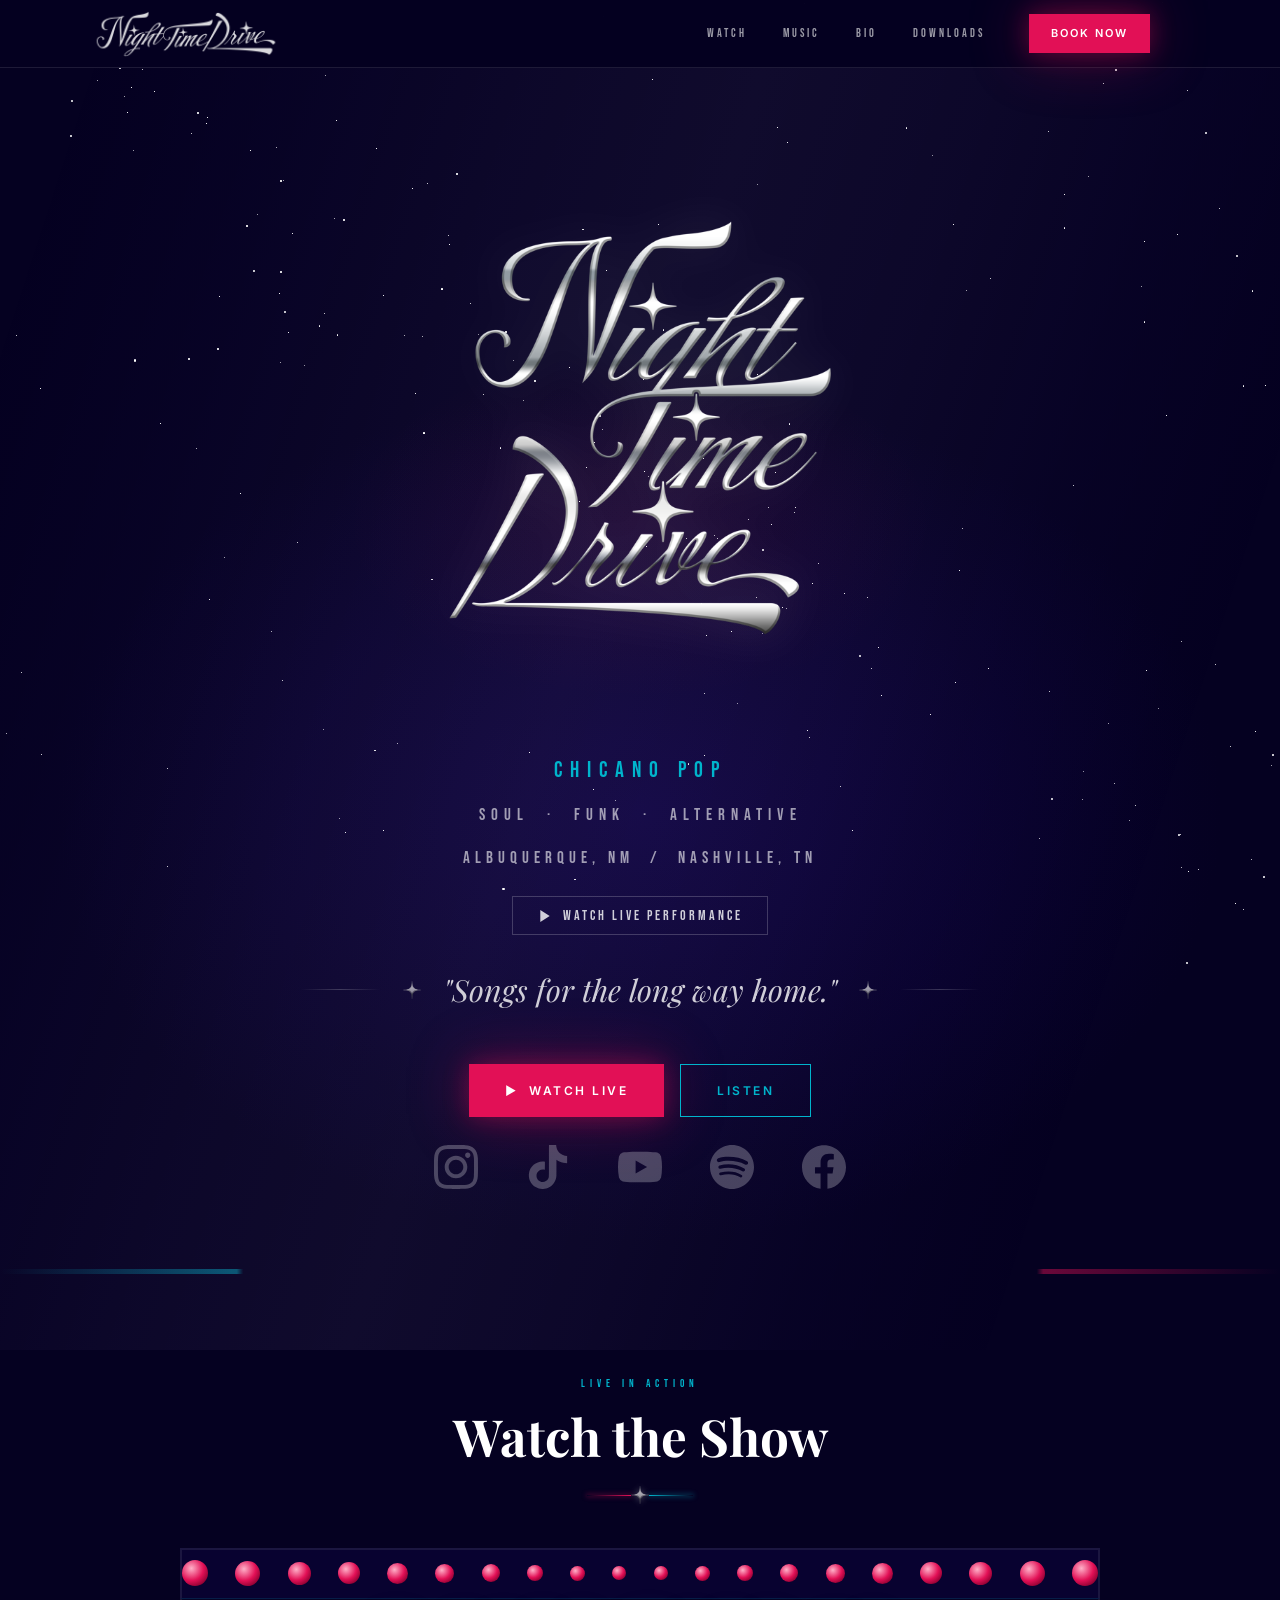
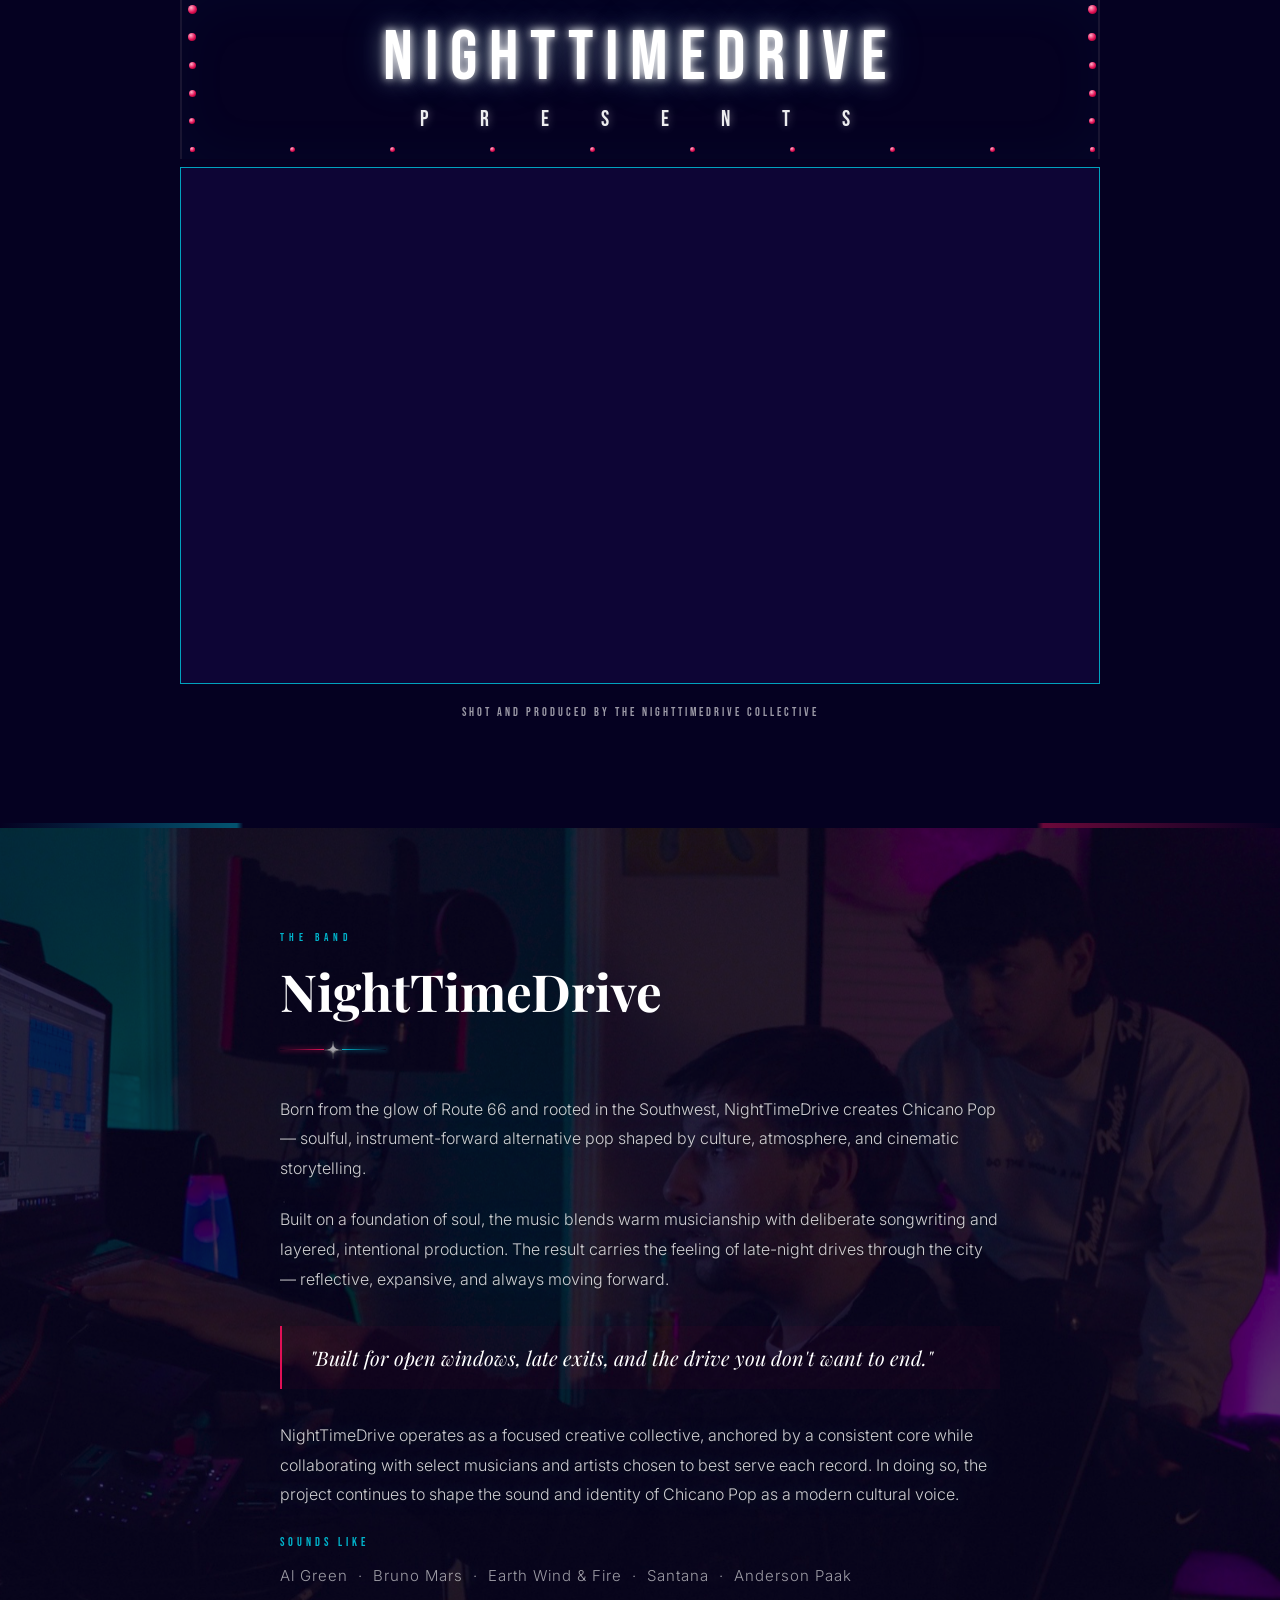
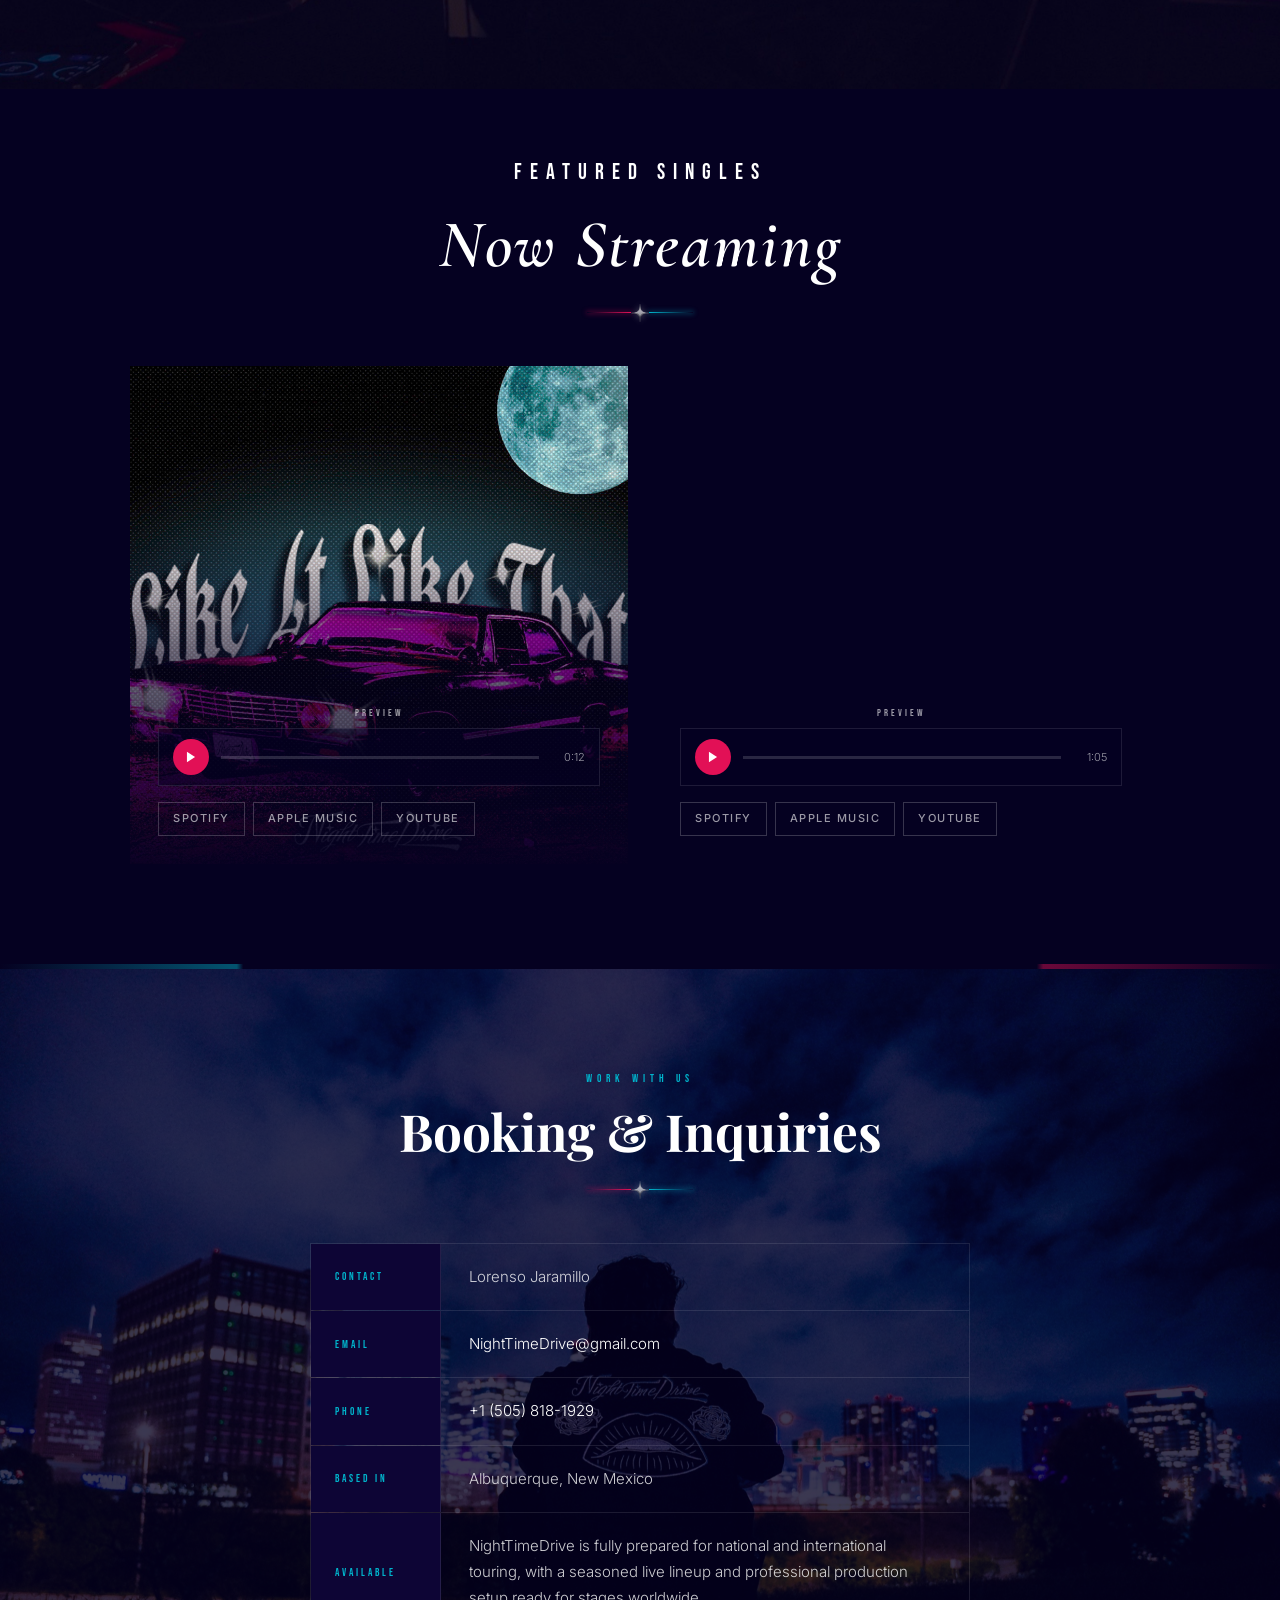
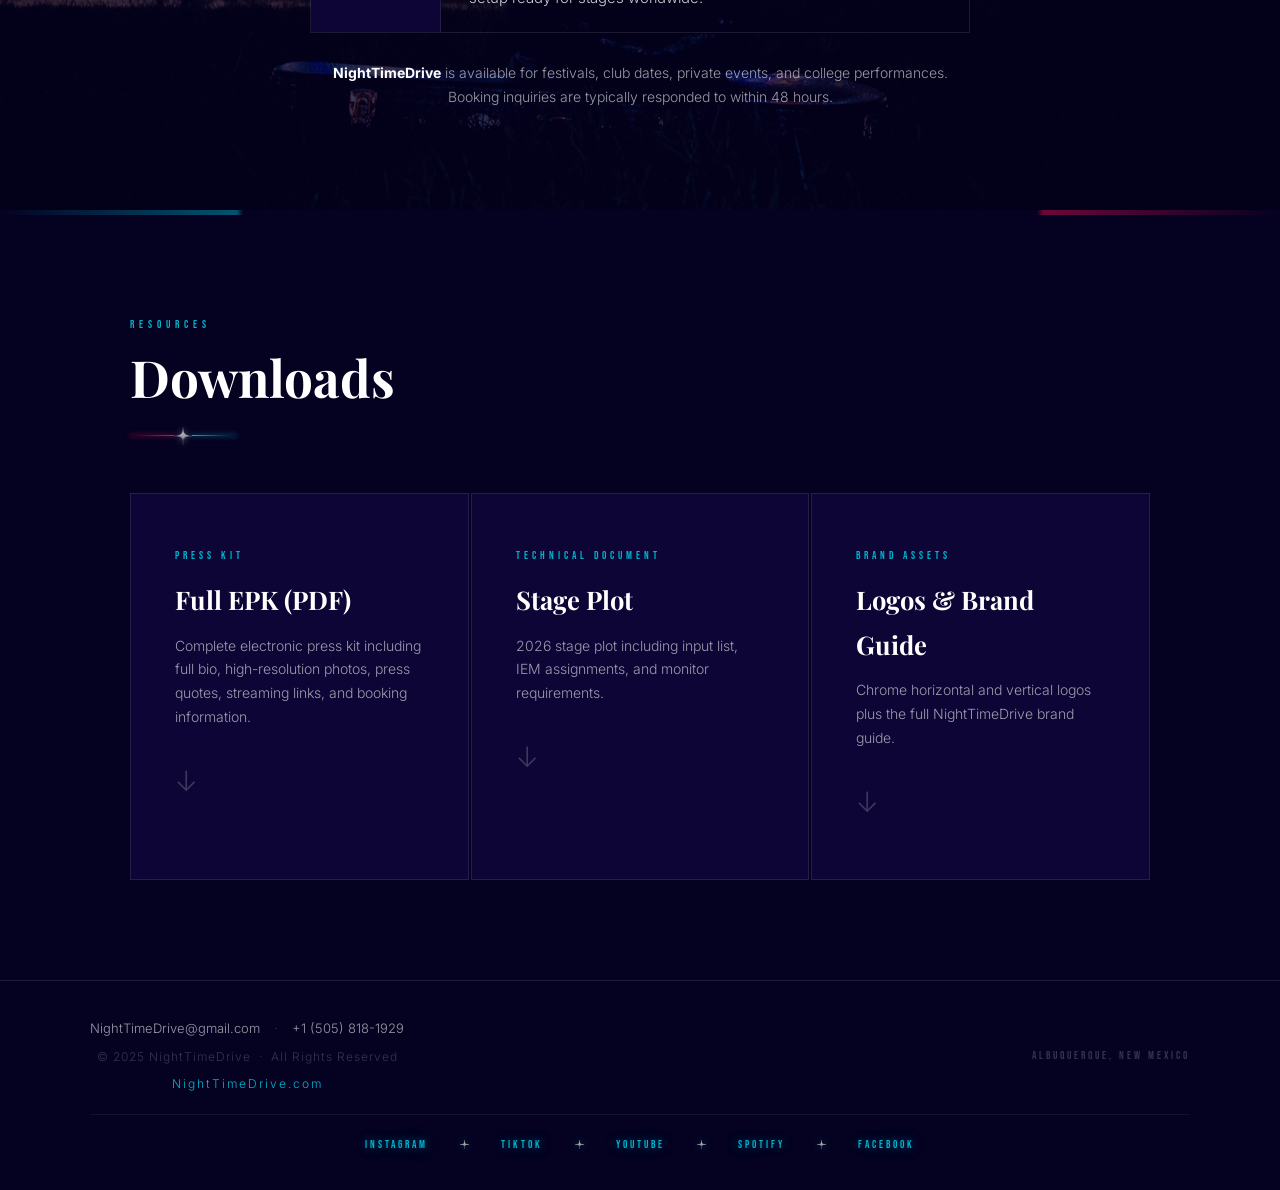
==== commit d5a55482: "Add Facebook social link to hero icons and footer Co-Authored-By: Claude Sonnet 4.6 <noreply@anthrop" ====
--- a/index.html
+++ b/index.html
@@ -427,6 +427,7 @@
     .hero-social a.soc-tt:hover   { color: #69C9D0; filter: drop-shadow(0 0 6px rgba(105,201,208,0.7)); }
     .hero-social a.soc-yt:hover   { color: #FF0000; filter: drop-shadow(0 0 6px rgba(255,0,0,0.65)); }
     .hero-social a.soc-sp:hover   { color: #1DB954; filter: drop-shadow(0 0 6px rgba(29,185,84,0.7)); }
+    .hero-social a.soc-fb:hover   { color: #1877F2; filter: drop-shadow(0 0 6px rgba(24,119,242,0.7)); }
 
     /* =====================
        VIDEO
@@ -918,6 +919,9 @@
       <a href="https://open.spotify.com/track/0Zb6GwC9zHLPvRpsONcvtj" data-social="sp" target="_blank" rel="noopener" aria-label="Spotify" class="soc-sp">
         <svg viewBox="0 0 24 24"><path d="M12 0C5.4 0 0 5.4 0 12s5.4 12 12 12 12-5.4 12-12S18.66 0 12 0zm5.521 17.34c-.24.359-.66.48-1.021.24-2.82-1.74-6.36-2.101-10.561-1.141-.418.122-.779-.179-.899-.539-.12-.421.18-.78.54-.9 4.56-1.021 8.52-.6 11.64 1.32.42.18.479.659.301 1.02zm1.44-3.3c-.301.42-.841.6-1.262.3-3.239-1.98-8.159-2.58-11.939-1.38-.479.12-1.02-.12-1.14-.6-.12-.48.12-1.021.6-1.141C9.6 9.9 15 10.561 18.72 12.84c.361.181.54.78.241 1.2zm.12-3.36C15.24 8.4 8.82 8.16 5.16 9.301c-.6.179-1.2-.181-1.38-.721-.18-.601.18-1.2.72-1.381 4.26-1.26 11.28-1.02 15.721 1.621.539.3.719 1.02.419 1.56-.299.421-1.02.599-1.559.3z"/></svg>
       </a>
+      <a href="https://www.facebook.com/nighttimedrivemusic/" data-social="fb" target="_blank" rel="noopener" aria-label="Facebook" class="soc-fb">
+        <svg viewBox="0 0 24 24"><path d="M24 12.073c0-6.627-5.373-12-12-12s-12 5.373-12 12c0 5.99 4.388 10.954 10.125 11.854v-8.385H7.078v-3.47h3.047V9.43c0-3.007 1.792-4.669 4.533-4.669 1.312 0 2.686.235 2.686.235v2.953H15.83c-1.491 0-1.956.925-1.956 1.874v2.25h3.328l-.532 3.47h-2.796v8.385C19.612 23.027 24 18.062 24 12.073z"/></svg>
+      </a>
     </div>
   </section>
 
@@ -1183,6 +1187,8 @@
       <a href="https://www.youtube.com/watch?v=CMPaxYijWek" data-social="yt" class="social-link" target="_blank" rel="noopener">YouTube</a>
       <img src="Brand_Assets/Single Chrome Star 01 Artboard 1.png" class="footer-star" alt="" loading="lazy" decoding="async">
       <a href="https://open.spotify.com/track/0Zb6GwC9zHLPvRpsONcvtj" data-social="sp" class="social-link" target="_blank" rel="noopener">Spotify</a>
+      <img src="Brand_Assets/Single Chrome Star 01 Artboard 1.png" class="footer-star" alt="" loading="lazy" decoding="async">
+      <a href="https://www.facebook.com/nighttimedrivemusic/" data-social="fb" class="social-link" target="_blank" rel="noopener">Facebook</a>
     </div>
   </footer>
 
@@ -1380,7 +1386,8 @@
       ig: 'https://instagram.com/NightTimeDriveMusic',
       tt: 'https://www.tiktok.com/t/ZP8b4p4FQ/',
       yt: 'https://www.youtube.com/watch?v=CMPaxYijWek',
-      sp: 'https://open.spotify.com/track/0Zb6GwC9zHLPvRpsONcvtj'
+      sp: 'https://open.spotify.com/track/0Zb6GwC9zHLPvRpsONcvtj',
+      fb: 'https://www.facebook.com/nighttimedrivemusic/'
     };
     document.querySelectorAll('[data-social]').forEach(el => {
       el.href = SOCIAL[el.dataset.social];
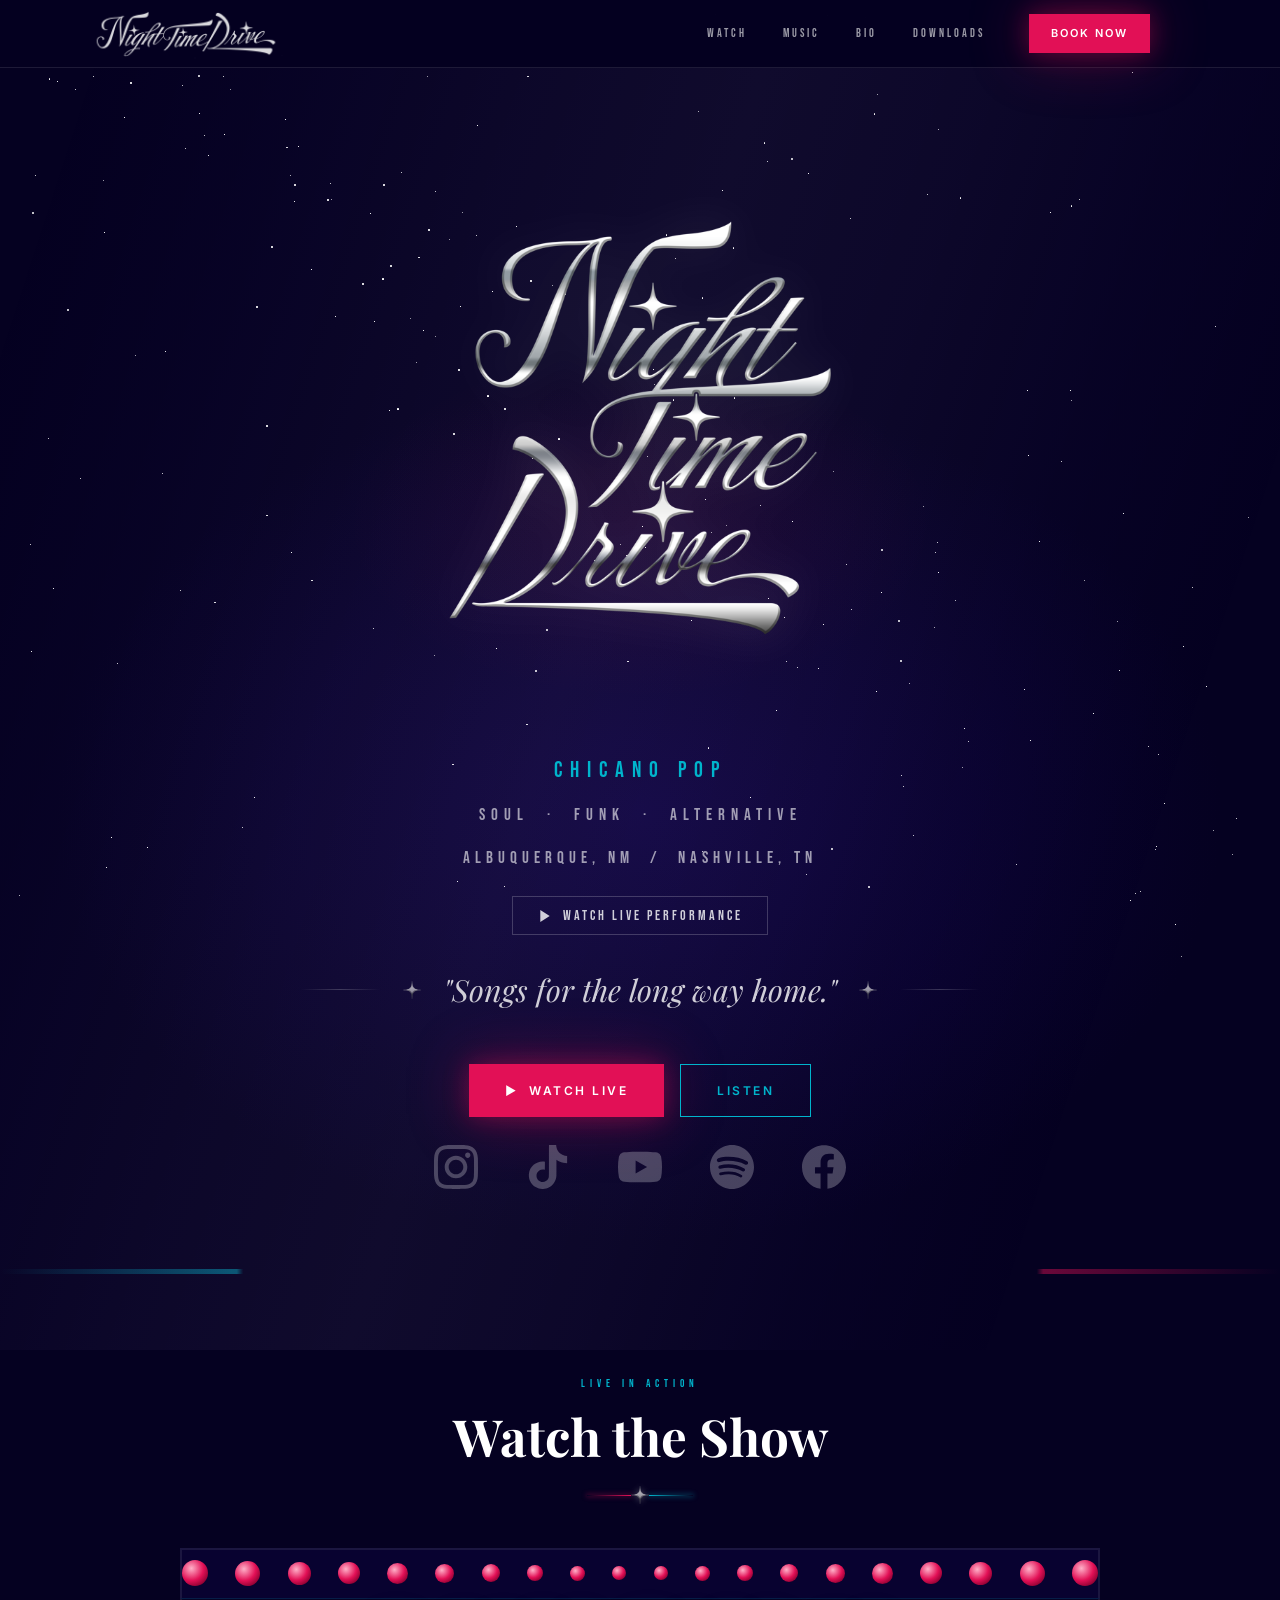
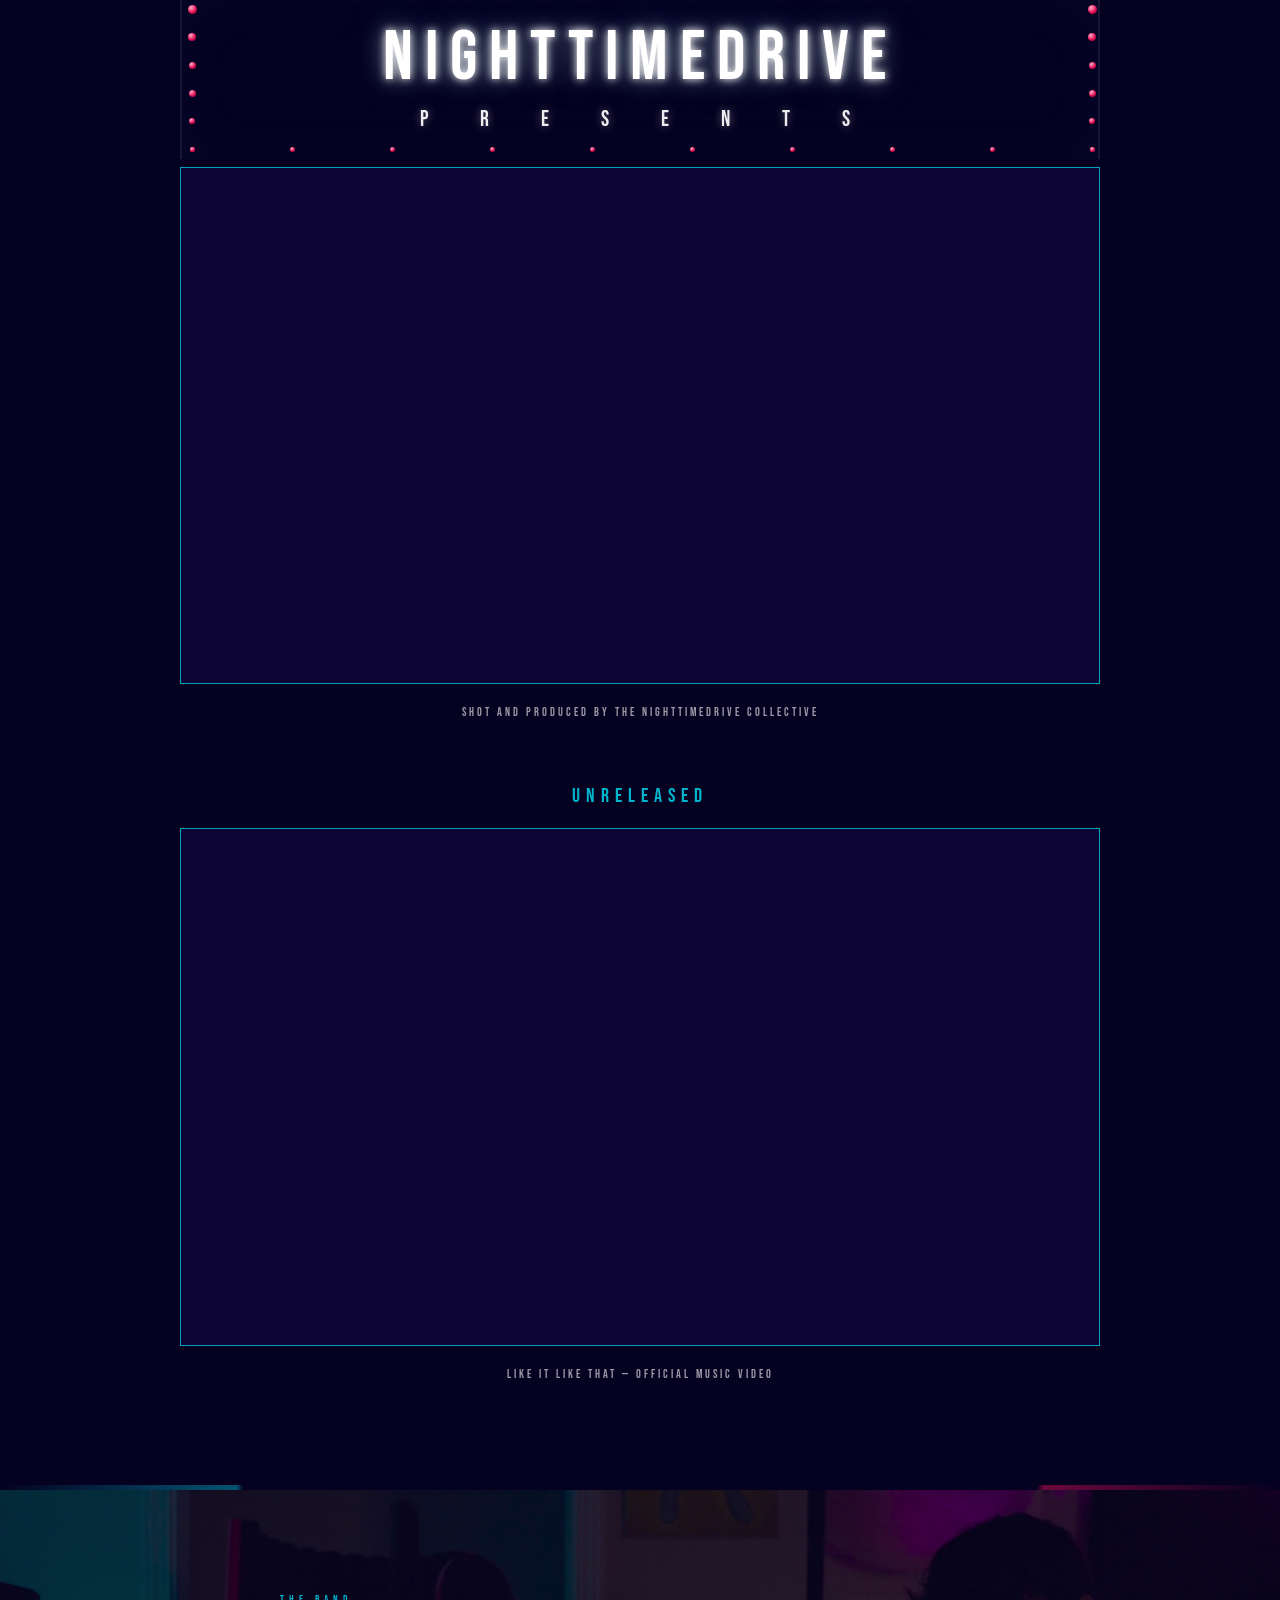
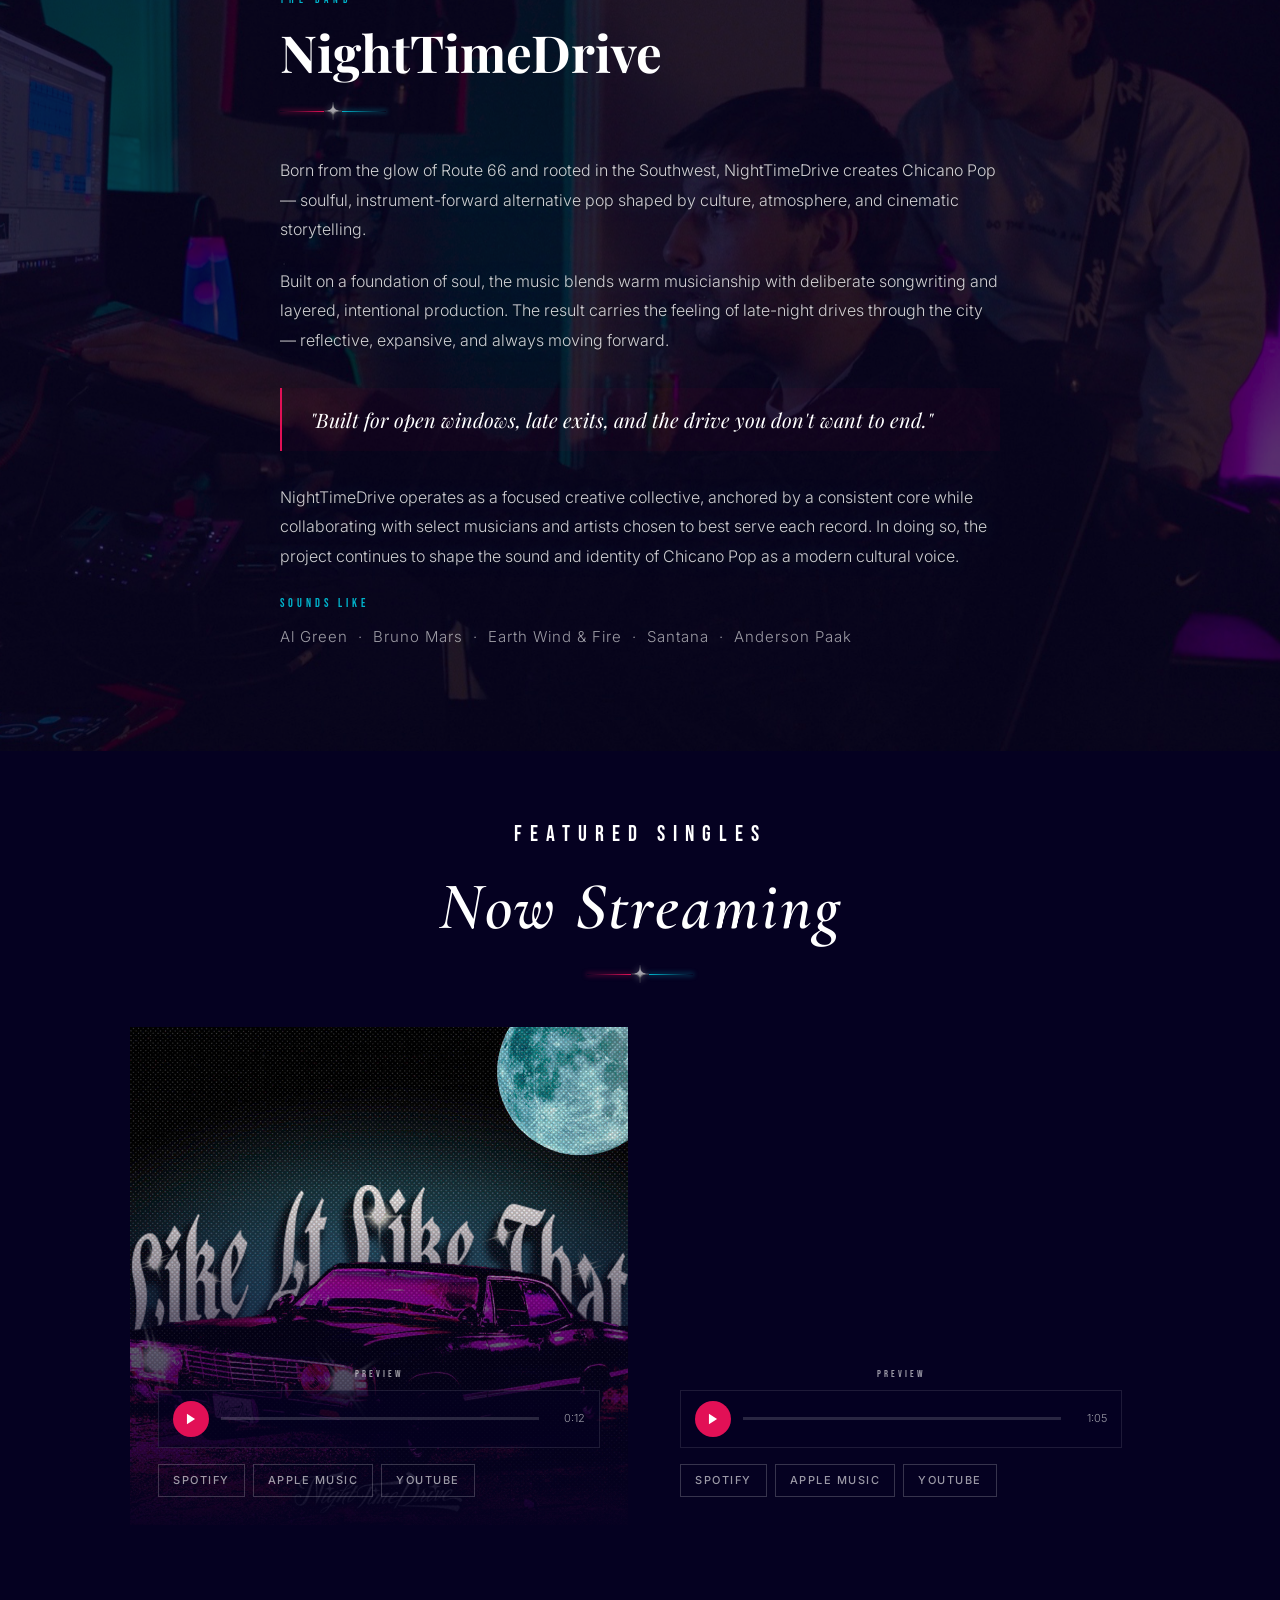
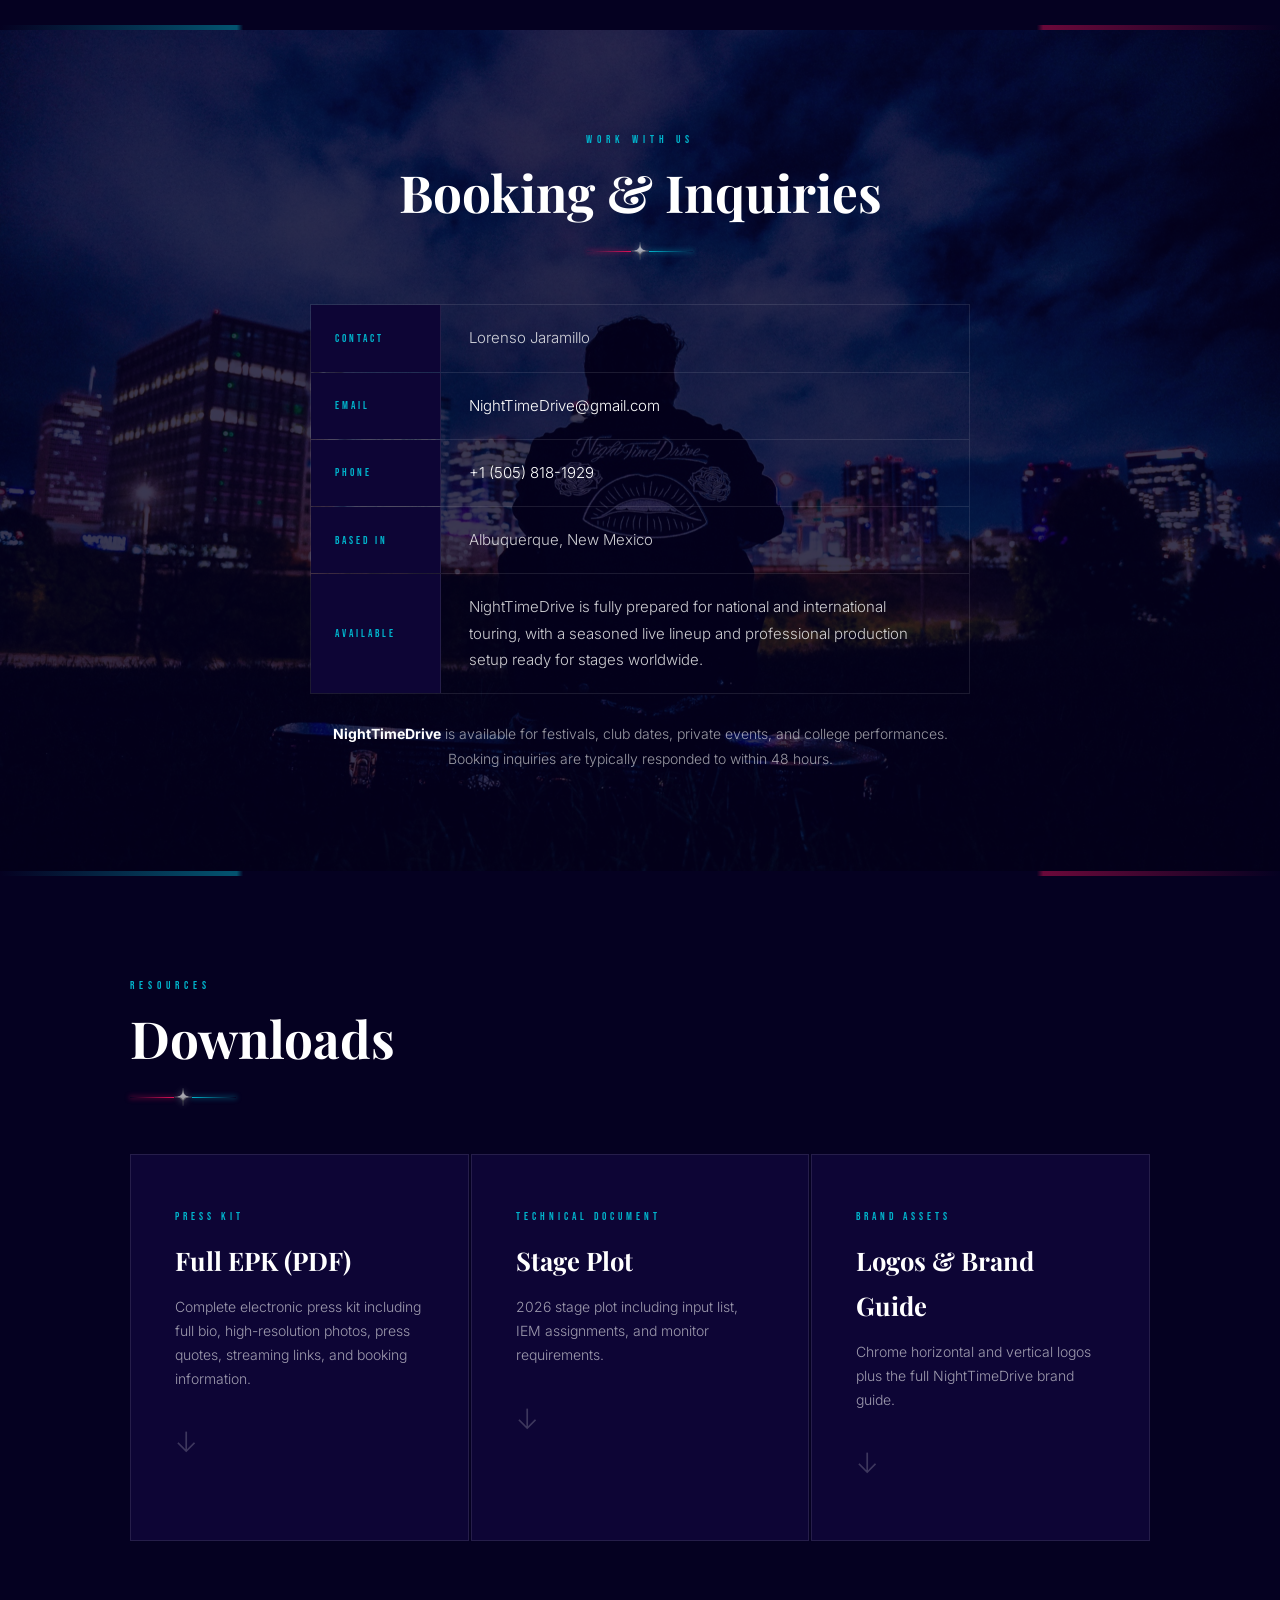
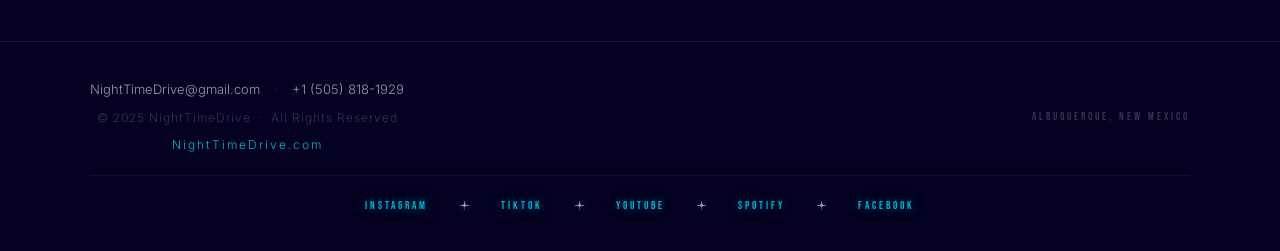
==== commit eb966b41: "Add official video below live session with Unreleased label Co-Authored-By: Claude Sonnet 4.6 <norep" ====
--- a/index.html
+++ b/index.html
@@ -966,6 +966,18 @@
       </div>
 
       <p class="video-caption">Shot and produced by the NightTimeDrive Collective</p>
+
+      <p class="eyebrow" style="text-align:center; margin-top: 56px; font-size: 20px; letter-spacing: 6px;">Unreleased</p>
+
+      <div class="video-embed-wrapper">
+        <iframe
+          data-src="https://www.youtube.com/embed/c1NeaZML4LY"
+          title="Like It Like That — Official Music Video"
+          allow="accelerometer; autoplay; clipboard-write; encrypted-media; gyroscope; picture-in-picture" allowfullscreen>
+        </iframe>
+      </div>
+
+      <p class="video-caption">Like It Like That — Official Music Video</p>
     </div>
   </section>
 
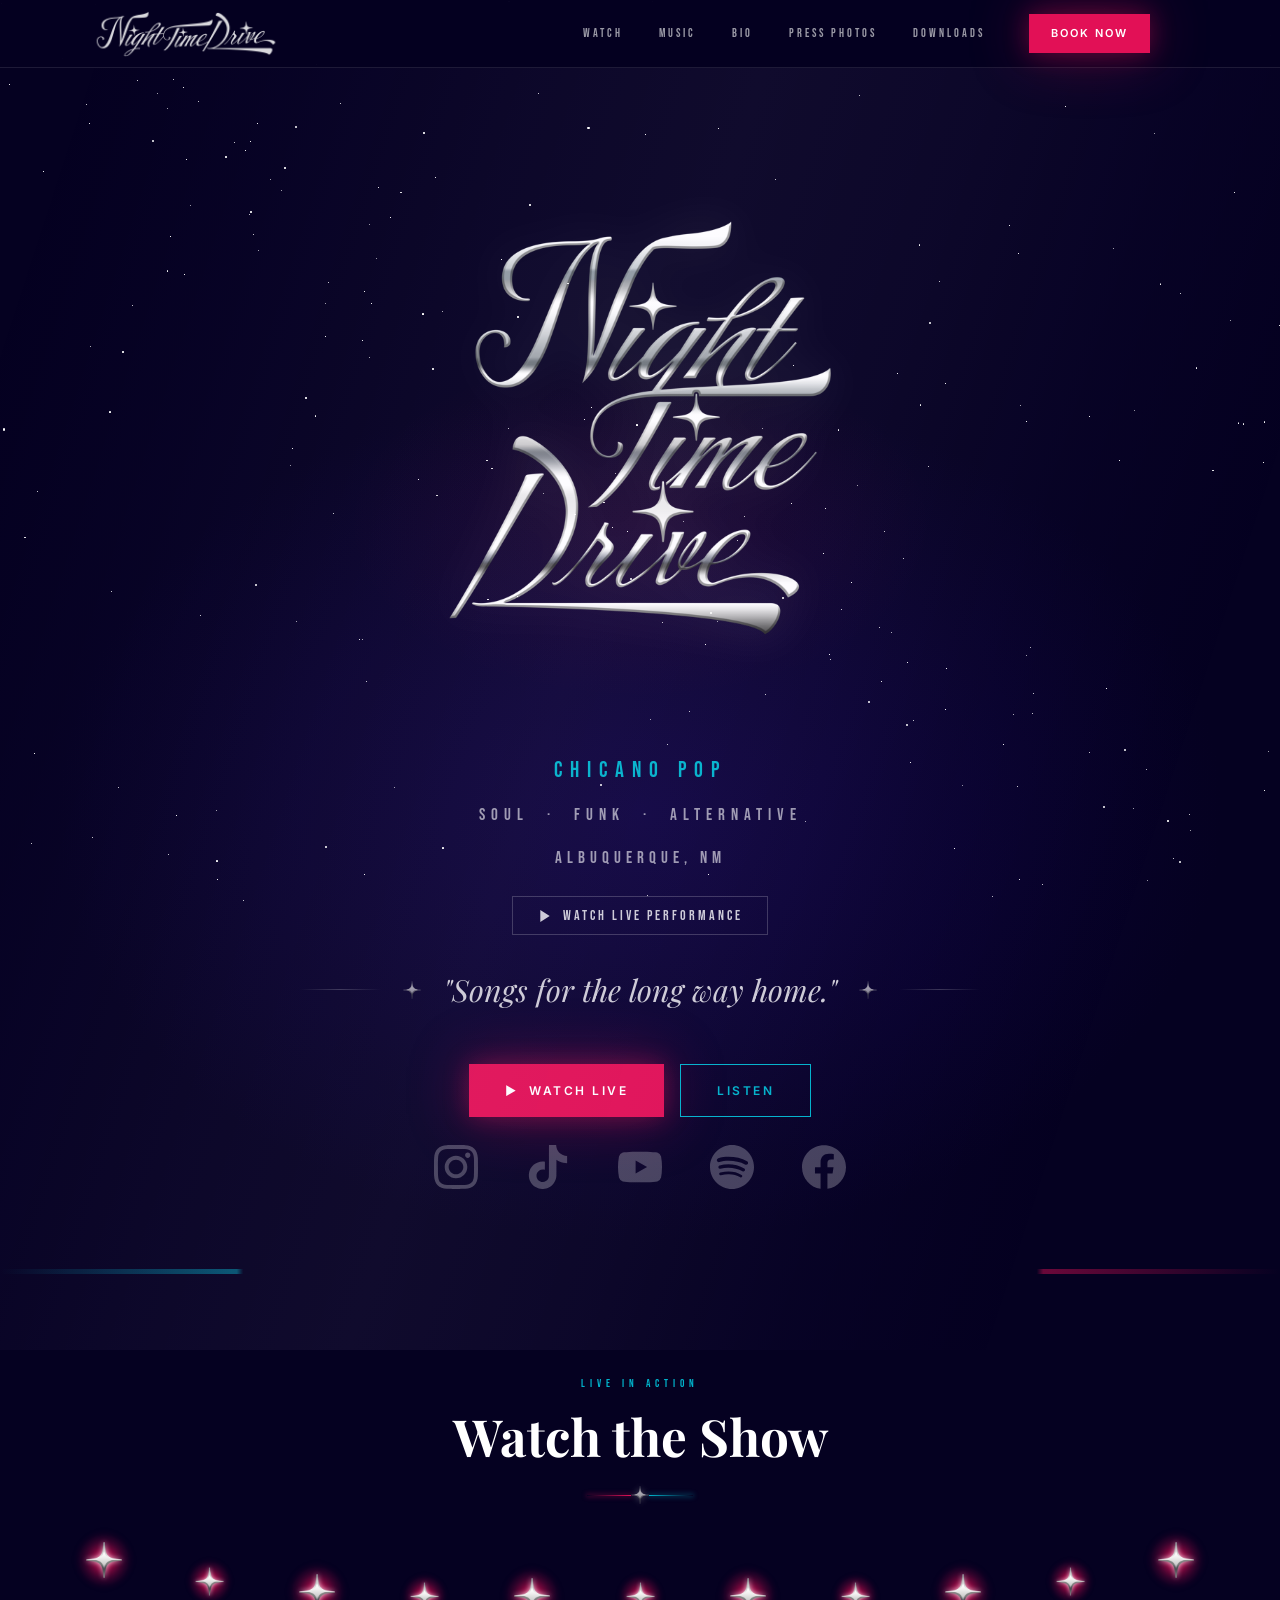
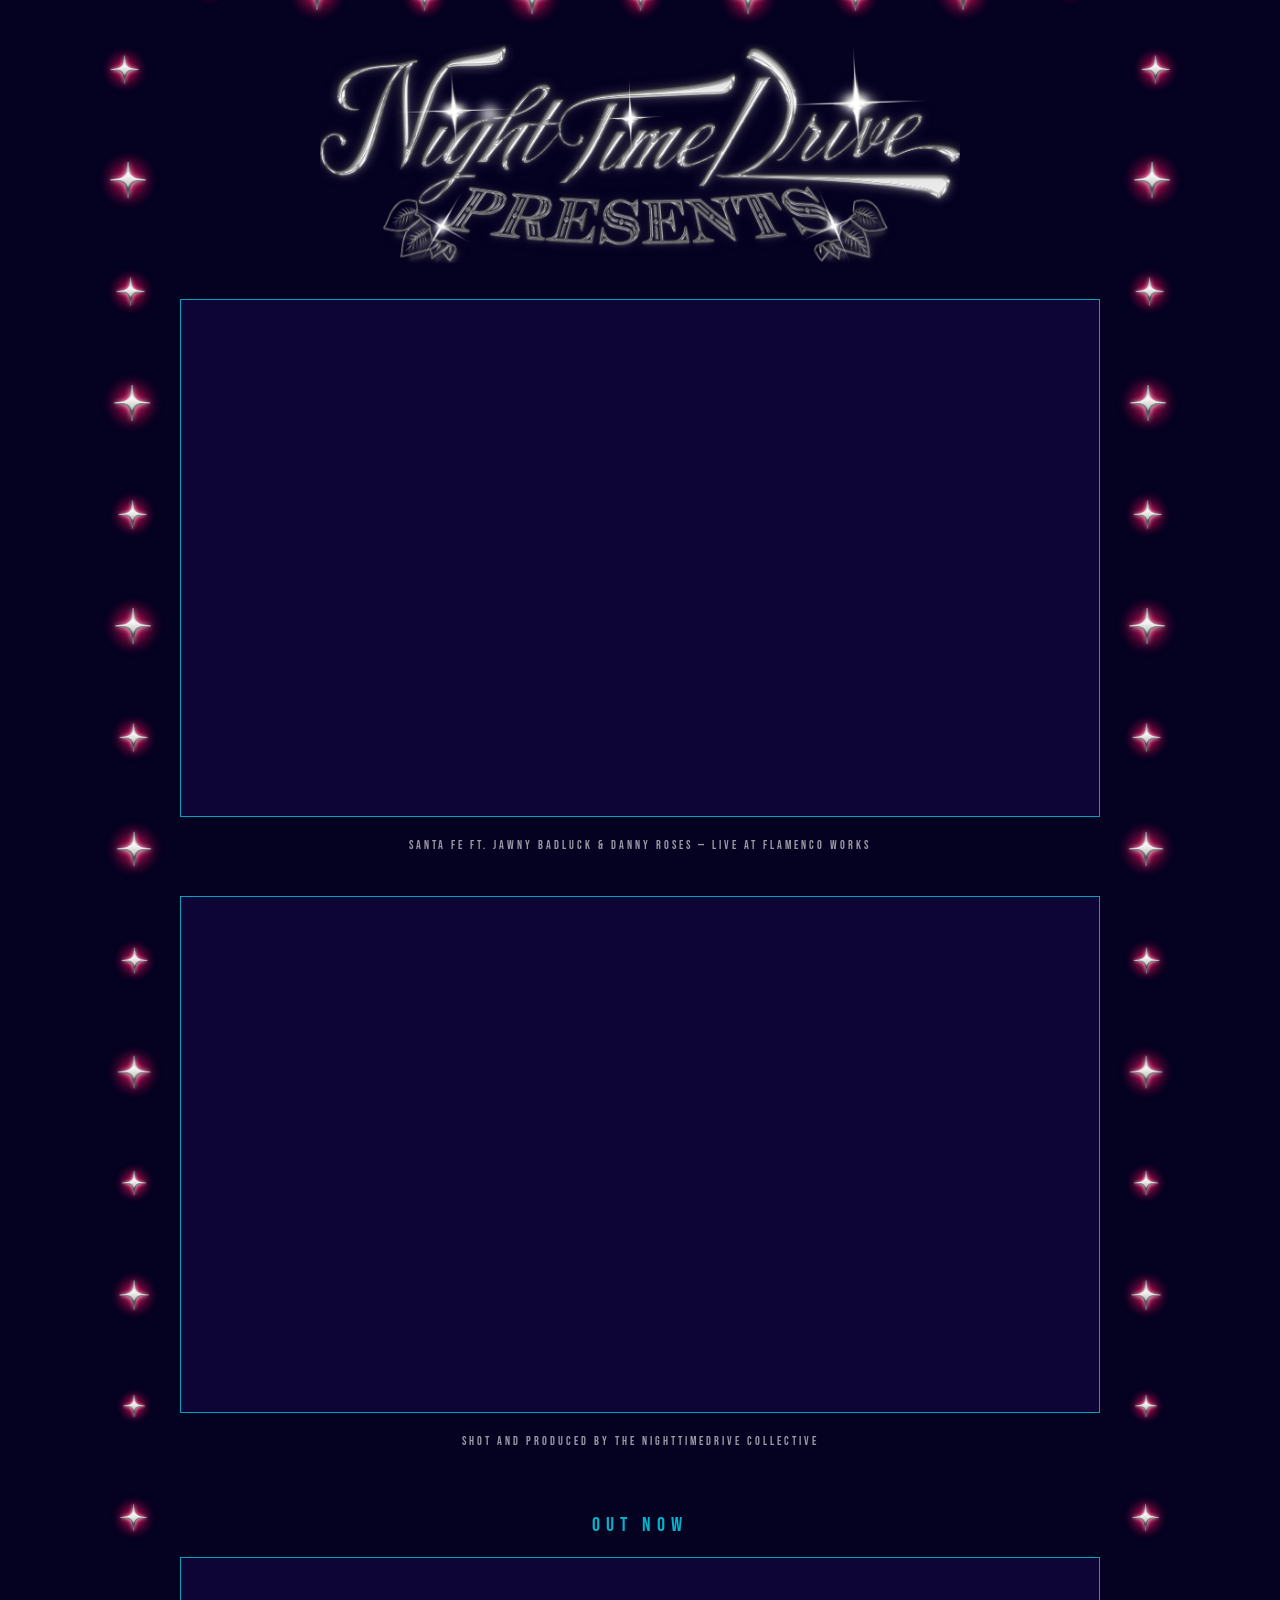
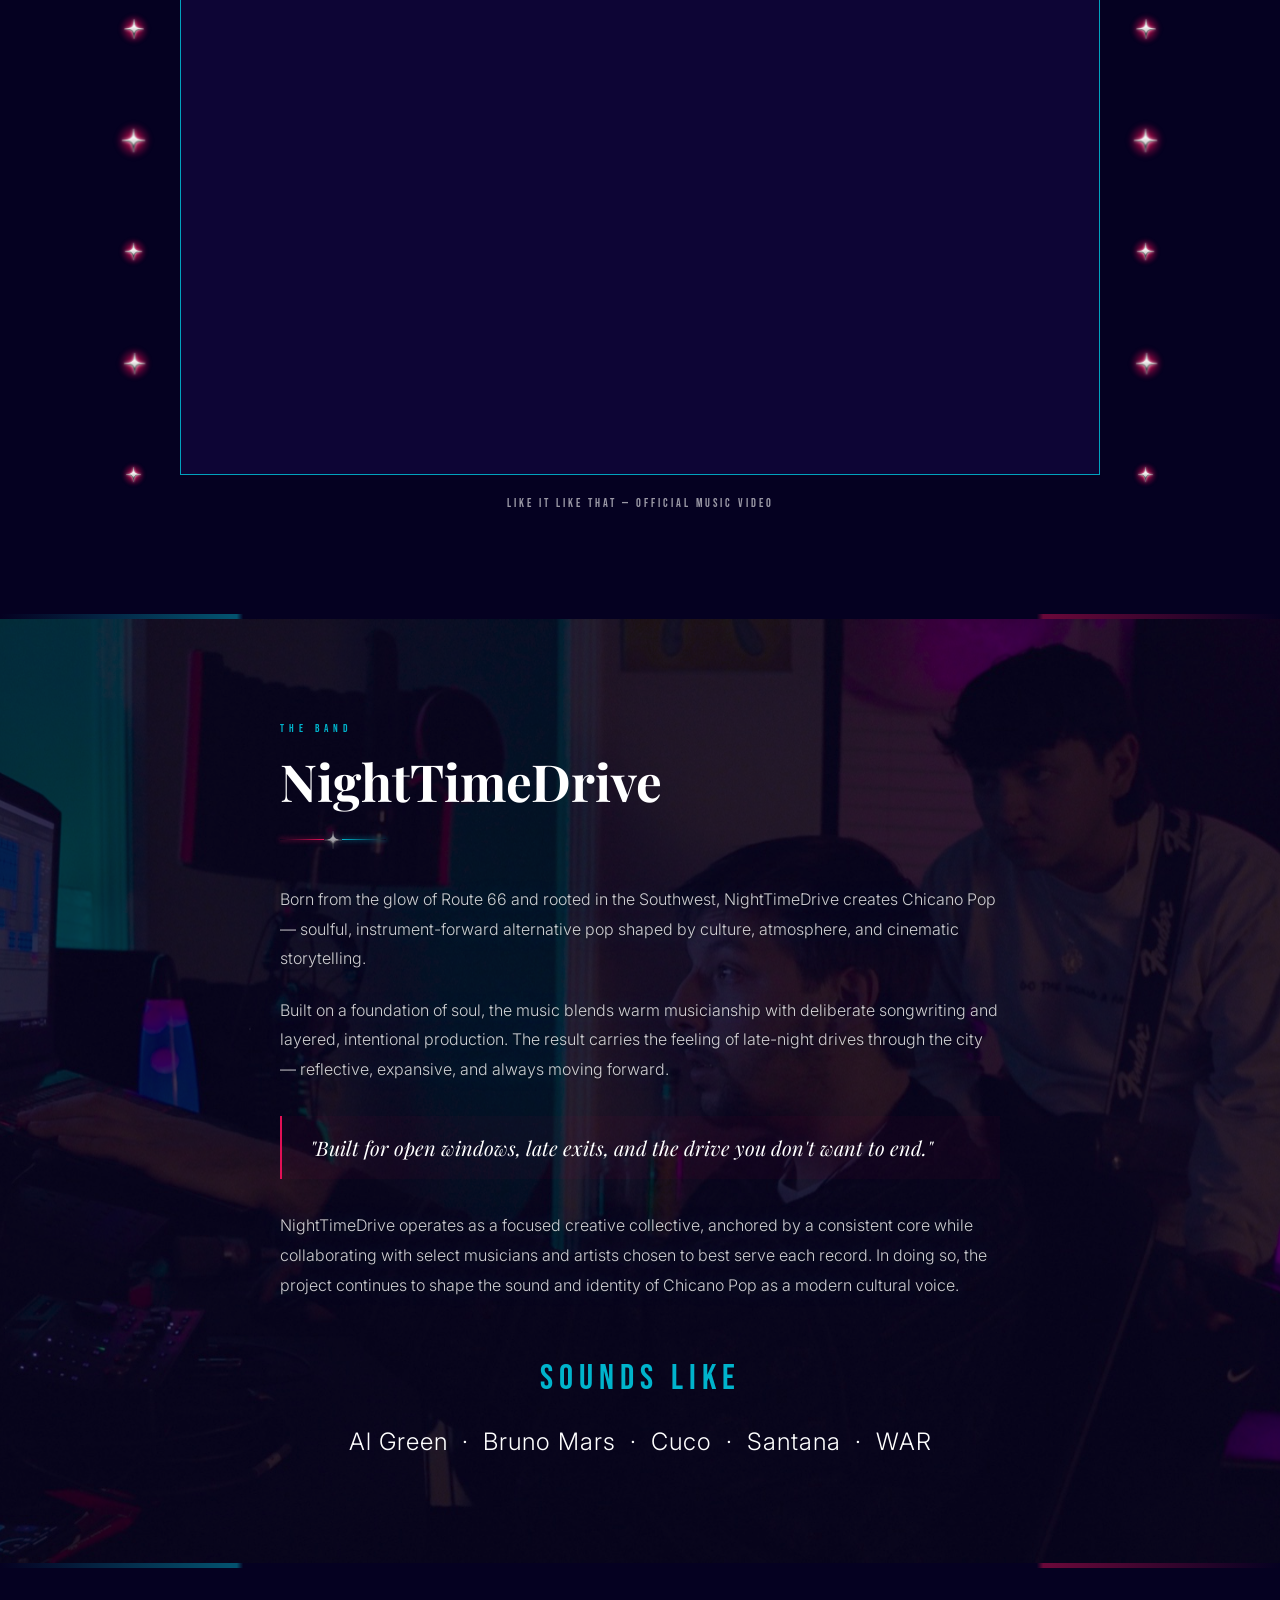
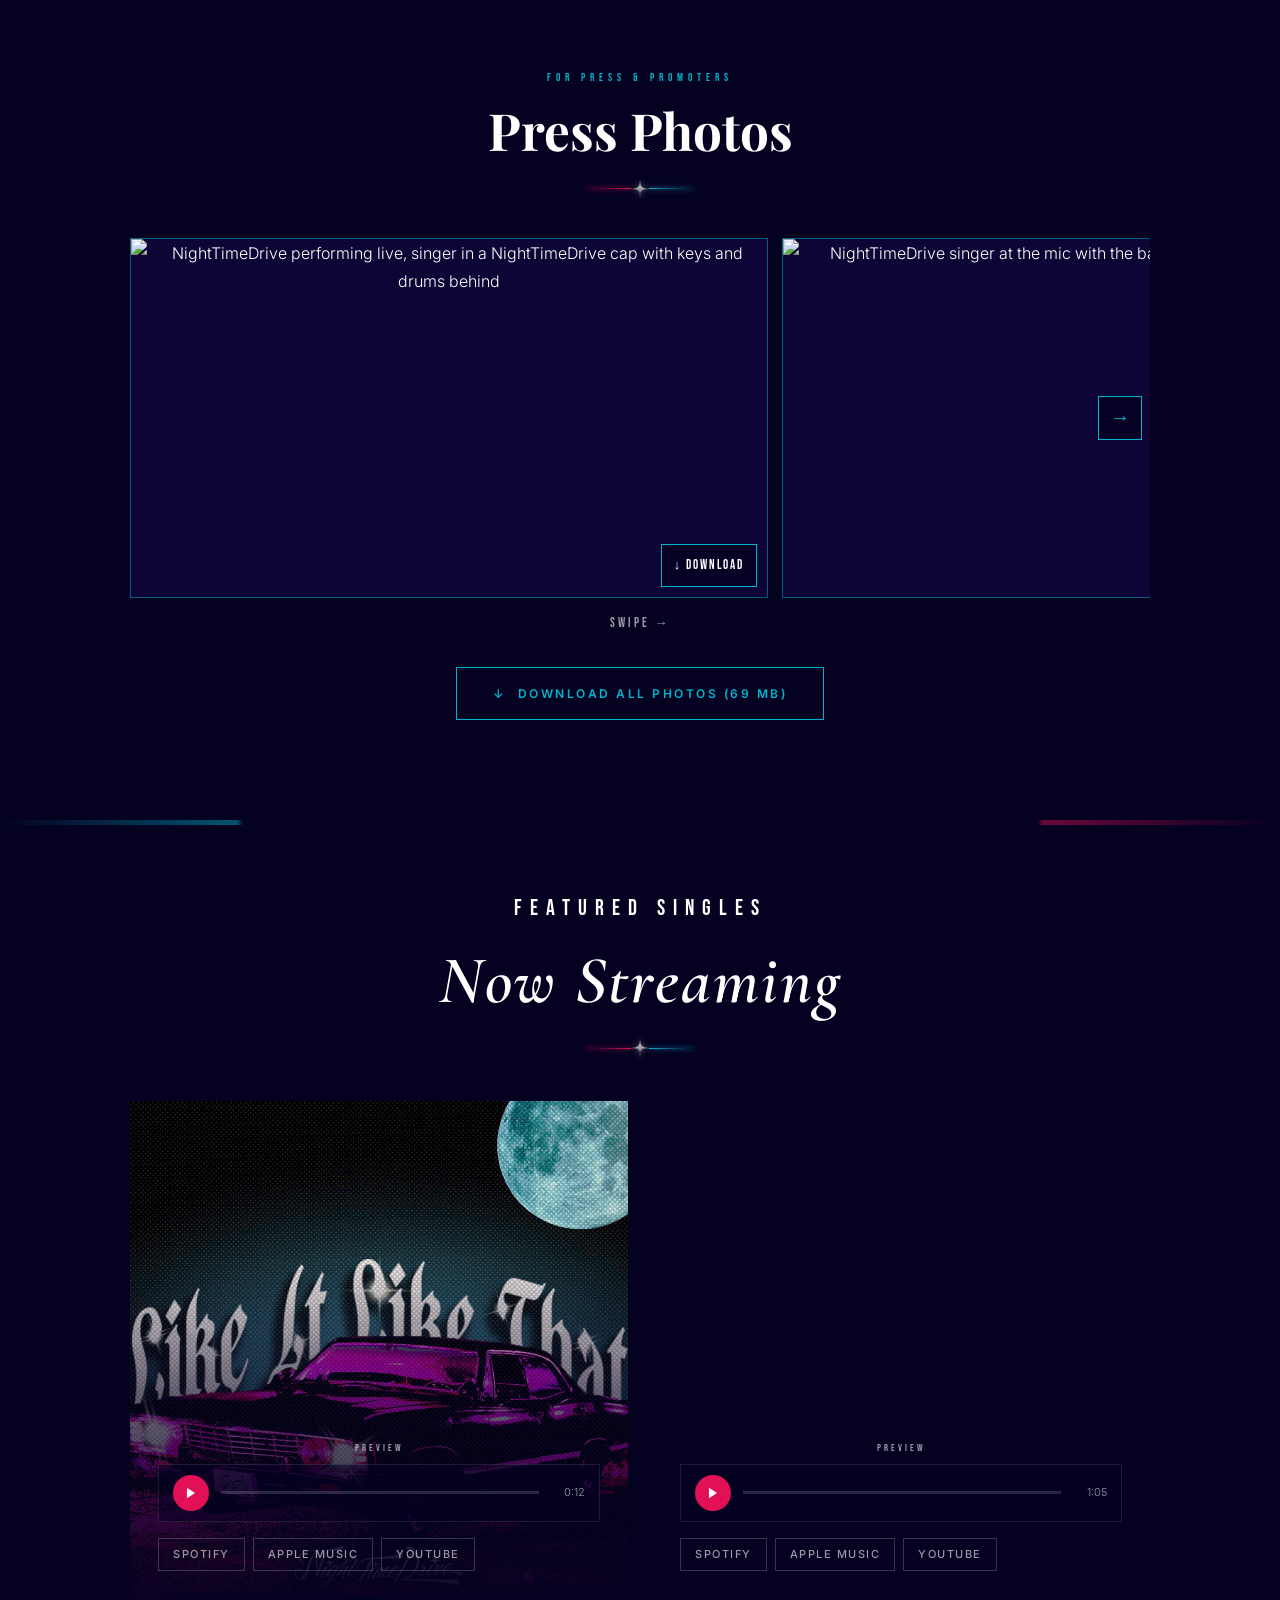
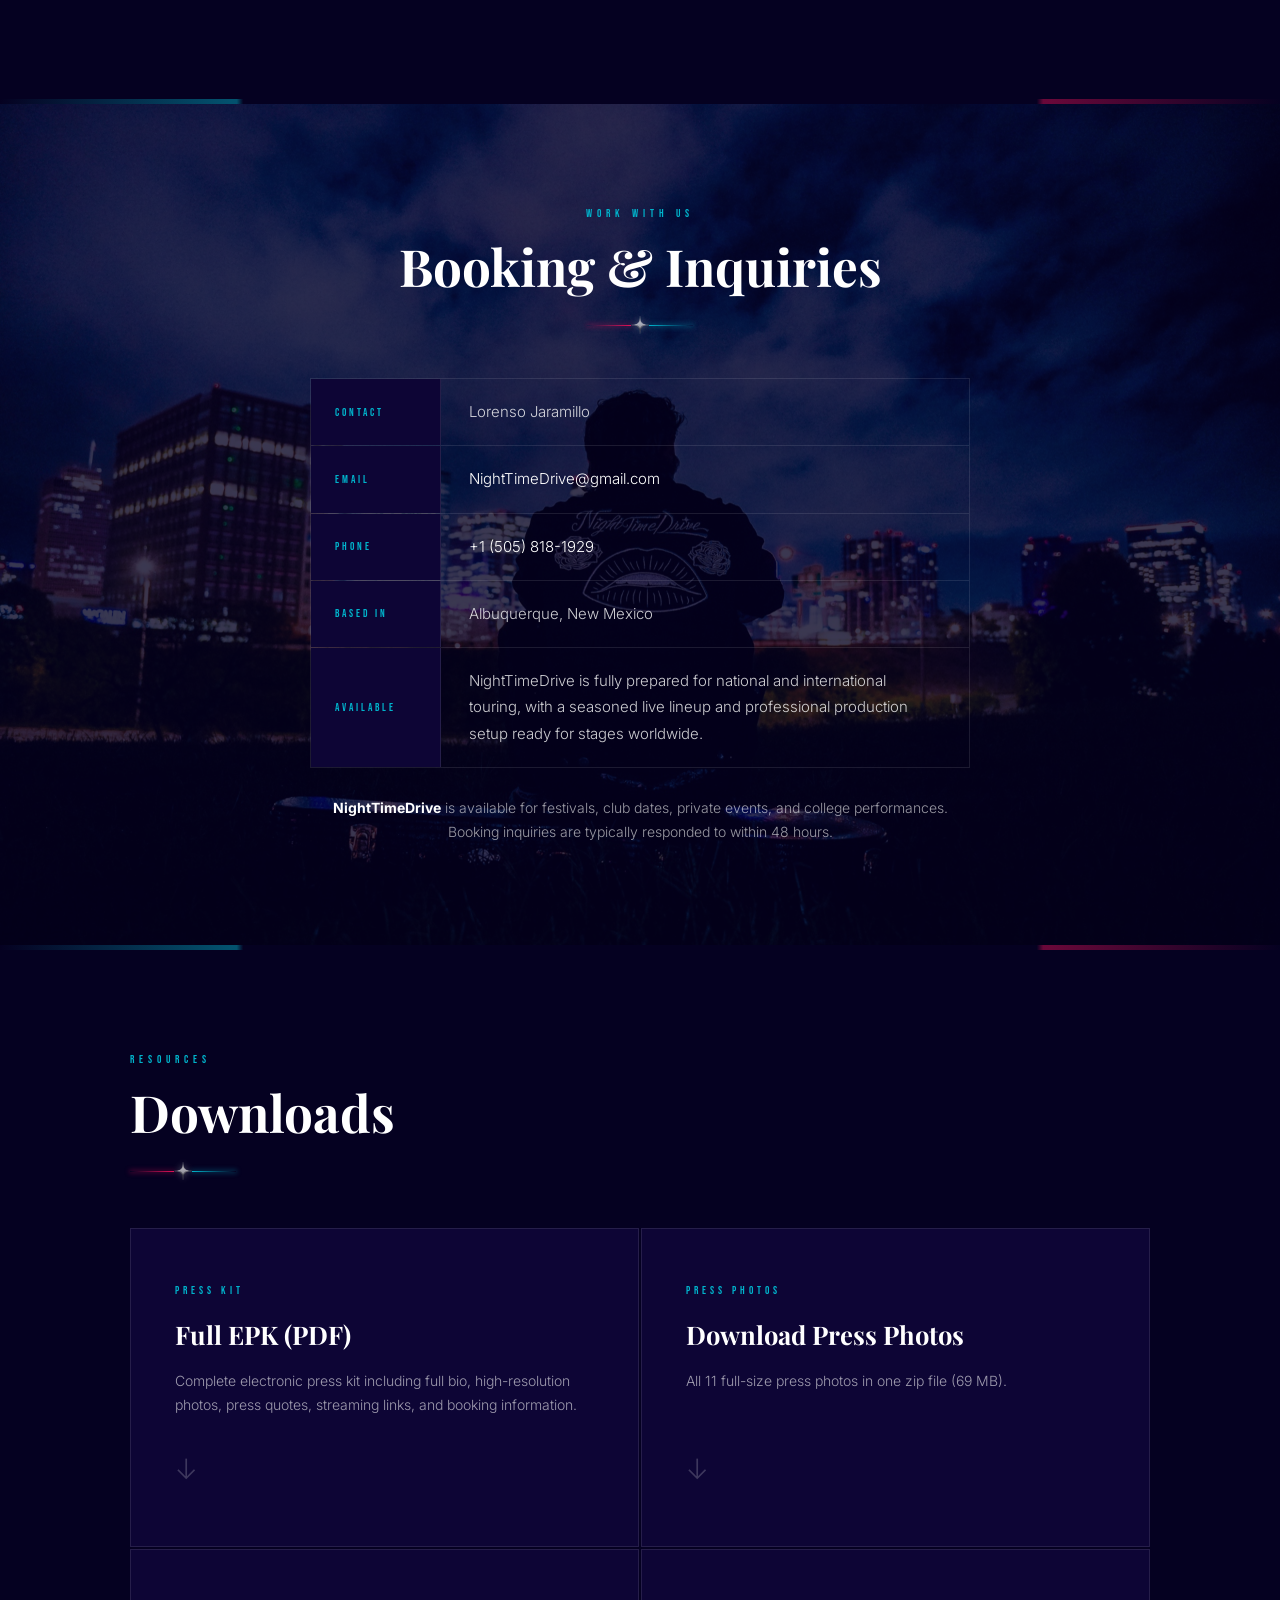
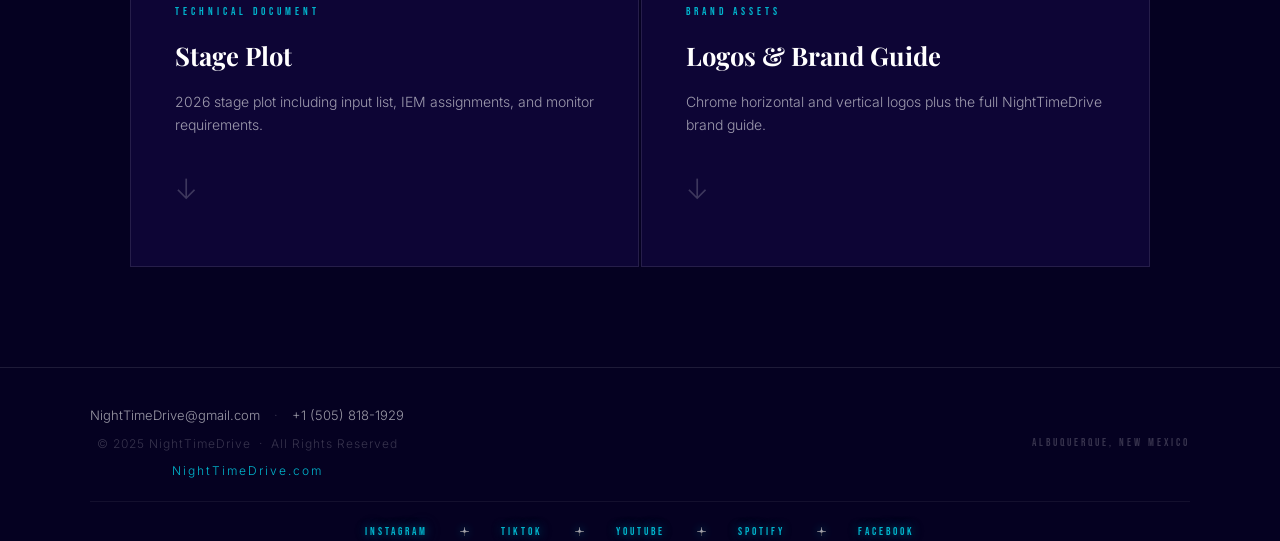
==== commit e9447cba: "Add Press Photos, star border, and new videos; update EPK - Add Press Photos carousel with per-photo" ====
--- a/index.html
+++ b/index.html
@@ -339,8 +339,18 @@
       align-items: center; justify-content: center;
       text-align: center;
       padding: 80px var(--pad-x);
-      position: relative; overflow: hidden;
+      position: relative; overflow: hidden; isolation: isolate;
       background: radial-gradient(ellipse 70% 55% at 50% 62%, #0e0440 0%, var(--navy) 65%);
+    }
+    /* Box is sized to the photo so the whole band stays visible at every width */
+    #hero::before {
+      content: ''; position: absolute; top: 0; left: 0; right: 0; z-index: -1;
+      aspect-ratio: 6789 / 3819;
+      background: url('https://res.cloudinary.com/diitxd6ou/image/upload/w_1920,f_auto,q_auto/ntd_live_pic_sdtjjo') center / cover no-repeat;
+      opacity: 0.2;
+      -webkit-mask-image: linear-gradient(to bottom, #000 0%, #000 72%, transparent 100%);
+      mask-image: linear-gradient(to bottom, #000 0%, #000 72%, transparent 100%);
+      pointer-events: none;
     }
     #hero::after {
       content: ''; position: absolute;
@@ -353,10 +363,13 @@
       position: relative; z-index: 1;
       width: 100%; max-width: 560px; margin-bottom: 36px;
     }
+    .hero-logo a { display: block; }
     .hero-logo img {
       width: 100%; height: auto;
       filter: drop-shadow(0 0 24px rgba(255,255,255,0.12));
-    }
+      transition: filter 0.3s ease;
+    }
+    .hero-logo a:hover img { filter: drop-shadow(0 0 30px rgba(255,255,255,0.4)); }
     .hero-genre {
       position: relative; z-index: 1;
       font-family: var(--font-display);
@@ -442,60 +455,31 @@
       margin: 44px auto 0;
     }
 
+    .marquee-bulb.sm { --star: 28px; }
     @keyframes bulb-breathe {
-      0%, 100% {
-        opacity: 0.25;
-        box-shadow: 0 0 3px 1px rgba(226,16,86,0.3), 0 0 6px 2px rgba(226,16,86,0.1);
-      }
-      50% {
-        opacity: 1;
-        box-shadow: 0 0 6px 2px rgba(226,16,86,1), 0 0 14px 5px rgba(226,16,86,0.55), 0 0 28px 8px rgba(226,16,86,0.2);
-      }
-    }
-
-    /* ── CROWN ── */
-    .marquee-crown {
-      position: relative;
-      background: var(--navy-mid);
-      border: 2px solid rgba(255,255,255,0.08);
-      border-bottom: 1px solid rgba(0,180,204,0.15);
-      padding: 10px 0 12px;
-    }
-    .crown-bulb-row {
-      display: flex;
-      justify-content: space-between;
-      align-items: center;
-    }
-    .crown-bulb {
-      /* size set per-bulb via JS */
-      border-radius: 50%;
-      flex-shrink: 0;
-      background: radial-gradient(circle at 36% 32%, #ffb0c8, #E21056 50%, #8a0030 80%, #300010);
-      animation: bulb-breathe 3s ease-in-out infinite;
-    }
-
-    /* ── BODY WRAPPER (sign + board, bulbs go here) ── */
-    .marquee-body {
-      position: relative;
-      border-left:  2px solid rgba(255,255,255,0.08);
-      border-right: 2px solid rgba(255,255,255,0.08);
-      border-bottom: none;
+      0%, 100% { opacity: calc(var(--fade, 1) * 0.2); transform: scale(0.85); }
+      50%       { opacity: var(--fade, 1); transform: scale(1.1); }
     }
 
     /* ── MAIN SIGN PANEL ── */
     .marquee-sign {
-      background: var(--navy);
-      padding: 24px 56px 20px;
+      padding: 96px 72px 28px;
       text-align: center;
-      box-shadow: inset 0 0 60px rgba(0,180,204,0.04);
-    }
+    }
+    #video { overflow: hidden; }
+    .star-stage { position: relative; padding: 0 28px; }
+    .marquee-logo-wrap { position: relative; max-width: 640px; margin: 0 auto; }
+    .marquee-logo { display: block; width: 100%; height: auto; }
     .marquee-bulbs { position: absolute; inset: 0; pointer-events: none; }
     .marquee-bulb {
       position: absolute;
-      /* size set per-bulb via JS */
-      border-radius: 50%;
-      background: radial-gradient(circle at 35% 30%, #ffb0c8, #E21056 55%, #6a001e);
-      animation: bulb-breathe 3s ease-in-out infinite;
+      /* image has the glow baked in, star fills 96/256 of it, so the box is 2.67x the star */
+      --size: calc(var(--star, 36px) * var(--shrink, 1) * 2.67);
+      width: var(--size); height: var(--size);
+      margin: calc(var(--size) / -2) 0 0 calc(var(--size) / -2);
+      background: url('Brand_Assets/Star_Chrome_Glow.webp') center / contain no-repeat;
+      will-change: opacity, transform;
+      animation: bulb-breathe 5s ease-in-out infinite;
     }
     .marquee-title {
       font-family: var(--font-display);
@@ -574,6 +558,81 @@
     }
     #bio .container { position: relative; z-index: 1; }
     .bio-text-block { max-width: 720px; margin: 0 auto; }
+    /* =====================
+       PRESS PHOTOS
+    ===================== */
+    #press { text-align: center; }
+    #press .rule-star { justify-content: center; }
+    .press-carousel { position: relative; z-index: 2; margin-top: 40px; }
+    .press-track {
+      display: flex; gap: 14px; overflow-x: auto;
+      scroll-snap-type: x mandatory; scroll-behavior: smooth;
+      -webkit-overflow-scrolling: touch; scrollbar-width: none;
+    }
+    .press-track::-webkit-scrollbar { display: none; }
+    .press-slide {
+      position: relative; flex: 0 0 auto; height: 360px; max-width: 86vw;
+      scroll-snap-align: center;
+      border: 1px solid rgba(0,180,204,0.5);
+      background: var(--navy-light);
+    }
+    .press-slide:first-child { margin-left: auto; }
+    .press-slide:last-child { margin-right: auto; }
+    .press-slide img { display: block; width: auto; height: 100%; max-width: 100%; object-fit: cover; }
+    .press-arrow {
+      position: absolute; top: 50%; transform: translateY(-50%); z-index: 2;
+      width: 44px; height: 44px; cursor: pointer; font-size: 20px;
+      color: var(--teal); background: rgba(5,1,33,0.85); border: 1px solid var(--teal);
+    }
+    .press-arrow.prev { left: 8px; }
+    .press-arrow.next { right: 8px; }
+    .press-arrow[hidden] { display: none; }
+    .press-hint {
+      margin-top: 14px; font-family: var(--font-display);
+      font-size: 13px; letter-spacing: 3px; color: var(--white-60);
+    }
+    .press-hint[hidden] { display: none; }
+    .press-cta { margin-top: 32px; }
+    .press-dl {
+      position: absolute; right: 10px; bottom: 10px; padding: 9px 12px;
+      font-family: var(--font-display); font-size: 13px; letter-spacing: 2px;
+      color: var(--white); text-decoration: none;
+      background: rgba(5,1,33,0.85); border: 1px solid var(--teal);
+    }
+    .press-note { display: none; margin-top: 14px; font-size: 12px; color: var(--white-60); }
+    .press-dl:hover { background: var(--teal); color: var(--navy); }
+    @media (max-width: 860px) {
+      #hero::before {
+        background-image: url('https://res.cloudinary.com/diitxd6ou/image/upload/w_1000,f_auto,q_auto/ntd_live_pic_sdtjjo');
+      }
+      .hero-social { gap: 22px; }
+      .hero-social a svg { width: 36px; height: 36px; }
+      .press-slide { height: 240px; }
+      .star-stage { padding: 0 16px; }
+      .marquee-sign { padding: 60px 18px 20px; }
+      .marquee-bulb { --star: 24px; }
+      .marquee-bulb.sm { --star: 19px; }
+      .press-note { display: block; }
+      .press-arrow { display: none; }
+    }
+
+    .sounds-like { margin-top: 48px; text-align: center; }
+    .sounds-like-label {
+      font-family: var(--font-display);
+      font-size: clamp(1.6rem, 4vw, 2.2rem); letter-spacing: 6px; text-transform: uppercase;
+      color: var(--teal); margin-bottom: 12px;
+      animation: teal-glow-breathe 4s ease-in-out infinite;
+    }
+    .sounds-like-list {
+      font-size: clamp(1.15rem, 3vw, 1.5rem); line-height: 1.7; letter-spacing: 1px;
+      color: var(--white);
+      animation: white-glow-breathe 4s ease-in-out infinite;
+    }
+    .sounds-like-list span { white-space: nowrap; }
+    @keyframes teal-glow-breathe {
+      0%, 100% { text-shadow: 0 0 4px rgba(0,180,204,0.4), 0 0 12px rgba(0,180,204,0.15); }
+      50%       { text-shadow: 0 0 8px rgba(0,180,204,0.9), 0 0 22px rgba(0,180,204,0.55), 0 0 40px rgba(0,180,204,0.25); }
+    }
     .bio-text {
       font-size: 16px; color: var(--white-80);
       line-height: 1.85; margin-bottom: 22px;
@@ -751,7 +810,7 @@
        DOWNLOADS
     ===================== */
     .downloads-grid {
-      display: grid; grid-template-columns: 1fr 1fr 1fr;
+      display: grid; grid-template-columns: 1fr 1fr;
       gap: 2px; margin-top: 48px;
     }
     .dl-card {
@@ -766,7 +825,7 @@
     .dl-eyebrow { font-family: var(--font-display); font-size: 11px; letter-spacing: 4px; color: var(--teal); }
     .dl-title { font-family: var(--font-serif); font-size: 1.6rem; font-weight: 700; color: var(--white); }
     .dl-description { font-size: 14px; color: var(--white-60); line-height: 1.7; }
-    .dl-arrow { margin-top: 16px; font-size: 28px; color: var(--white-20); transition: all 0.3s ease; }
+    .dl-arrow { margin-top: auto; padding-top: 16px; font-size: 28px; color: var(--white-20); transition: all 0.3s ease; }
 
     /* =====================
        FOOTER
@@ -833,16 +892,15 @@
       .music-grid { grid-template-columns: 1fr; }
       .stream-links { justify-content: center; }
 
-      .downloads-grid { grid-template-columns: 1fr 1fr; }
+      .downloads-grid { grid-template-columns: 1fr 1fr; grid-auto-rows: 1fr; }
       #downloads .eyebrow { text-align: center; font-size: 18px; letter-spacing: 4px; }
       #downloads .section-heading { text-align: center; }
-      #downloads .rule-star { text-align: center; }
-      .dl-card { aspect-ratio: 1 / 1; padding: 20px 16px; overflow: hidden; }
-      .dl-eyebrow { font-size: 18px; letter-spacing: 2px; }
-      .dl-title { font-size: 0.95rem; }
-      .dl-description { font-size: 10px; line-height: 1.5; }
-      .dl-arrow { font-size: 20px; margin-top: 8px; }
-      .downloads-grid .dl-card:last-child { grid-column: 1 / -1; max-width: 50%; margin: 0 auto; }
+      #downloads .rule-star { margin-left: auto; margin-right: auto; }
+      .dl-card { padding: 20px 10px 16px; align-items: center; text-align: center; gap: 8px; }
+      .dl-eyebrow { font-size: 12px; letter-spacing: 1.5px; white-space: nowrap; }
+      .dl-title { font-size: 1rem; line-height: 1.3; min-height: 2.6em; display: flex; align-items: center; }
+      .dl-description { font-size: 11px; line-height: 1.5; }
+      .dl-arrow { font-size: 20px; padding-top: 8px; }
       .footer-inner { flex-direction: column; text-align: center; }
       .footer-star { display: none; }
     }
@@ -862,7 +920,7 @@
   <!-- NAV -->
   <nav class="site-nav" id="site-nav">
     <div class="nav-inner">
-      <a href="#hero" class="nav-logo">
+      <a href="#video" class="nav-logo" data-play-first-video aria-label="Watch NightTimeDrive live">
         <img src="Brand_Assets/Logo_Chrome_Horiz_NightTimeDrive.png" alt="NightTimeDrive" fetchpriority="high">
       </a>
       <button class="nav-toggle" id="nav-toggle" aria-label="Toggle menu" aria-expanded="false">
@@ -872,6 +930,7 @@
         <a href="#video"     class="nav-link">Watch</a>
         <a href="#music"     class="nav-link">Music</a>
         <a href="#bio"       class="nav-link">Bio</a>
+        <a href="#press"     class="nav-link">Press Photos</a>
         <a href="#downloads" class="nav-link">Downloads</a>
         <a href="#booking"   class="btn btn-primary nav-cta">Book Now</a>
       </div>
@@ -884,11 +943,13 @@
   ================================================ -->
   <section id="hero">
     <div class="hero-logo">
-      <img src="Brand_Assets/Logo_Chrome_Vert_NightTimeDrive.png" alt="NightTimeDrive" loading="eager" fetchpriority="high">
+      <a href="#video" data-play-first-video aria-label="Watch NightTimeDrive live">
+        <img src="Brand_Assets/Logo_Chrome_Vert_NightTimeDrive.png" alt="NightTimeDrive" loading="eager" fetchpriority="high">
+      </a>
     </div>
     <p class="hero-genre">Chicano Pop</p>
     <p class="hero-subgenre">Soul &nbsp;·&nbsp; Funk &nbsp;·&nbsp; Alternative</p>
-    <p class="hero-location">Albuquerque, NM &nbsp;/&nbsp; Nashville, TN</p>
+    <p class="hero-location">Albuquerque, NM</p>
     <div class="hero-preview">
       <button class="hero-watch-btn" id="hero-watch-btn" aria-label="Watch live performance">
         <svg viewBox="0 0 24 24" width="16" height="16" style="flex-shrink:0;"><polygon points="5,3 19,12 5,21" fill="currentColor"/></svg>
@@ -937,26 +998,31 @@
       <h2 class="section-heading" style="text-align:center;">Watch the Show</h2>
       <div class="rule-star center"><img src="Brand_Assets/Single Chrome Star 01 Artboard 1.png" alt="" loading="lazy" decoding="async"></div>
 
+      <div class="star-stage" id="star-stage">
+      <div class="marquee-bulbs" id="marquee-bulbs" aria-hidden="true"></div>
+
       <div class="marquee-wrap">
 
-        <!-- Crown with large decorative bulbs -->
-        <div class="marquee-crown">
-          <div class="crown-bulb-row" id="crown-bulb-row" aria-hidden="true"></div>
-        </div>
-
-        <!-- Body: sign + board wrapped together with perimeter bulbs -->
-        <div class="marquee-body" id="marquee-body">
-          <div class="marquee-bulbs" id="marquee-bulbs" aria-hidden="true"></div>
-
-          <div class="marquee-sign">
-            <p class="marquee-title">NightTimeDrive</p>
-            <p class="marquee-presents">P &thinsp; R &thinsp; E &thinsp; S &thinsp; E &thinsp; N &thinsp; T &thinsp; S</p>
+        <div class="marquee-sign">
+          <div class="marquee-logo-wrap">
+            <img class="marquee-logo" src="Brand_Assets/Logo_Chrome_Presents_NightTimeDrive.webp" width="1400" height="479" alt="NightTimeDrive Presents" loading="lazy" decoding="async">
           </div>
         </div>
 
       </div>
 
       <div class="video-embed-wrapper">
+        <iframe
+          id="first-live-video"
+          data-src="https://www.youtube.com/embed/VKYjEEbQwok"
+          title="NightTimeDrive ft. Jawny BadLuck &amp; Danny Roses — Santa Fe, Live at Flamenco Works"
+          allow="accelerometer; autoplay; clipboard-write; encrypted-media; gyroscope; picture-in-picture" allowfullscreen>
+        </iframe>
+      </div>
+
+      <p class="video-caption">Santa Fe ft. Jawny BadLuck &amp; Danny Roses — Live at Flamenco Works</p>
+
+      <div class="video-embed-wrapper" style="margin-top: 40px;">
         <iframe
           id="live-video-iframe"
           data-src="https://www.youtube.com/embed/DTVuilMSS0w"
@@ -967,17 +1033,18 @@
 
       <p class="video-caption">Shot and produced by the NightTimeDrive Collective</p>
 
-      <p class="eyebrow" style="text-align:center; margin-top: 56px; font-size: 20px; letter-spacing: 6px;">Unreleased</p>
+      <p class="eyebrow" style="text-align:center; margin-top: 56px; font-size: 20px; letter-spacing: 6px;">Out Now</p>
 
       <div class="video-embed-wrapper">
         <iframe
-          data-src="https://www.youtube.com/embed/c1NeaZML4LY"
+          data-src="https://www.youtube.com/embed/R1jD9i5ejYE"
           title="Like It Like That — Official Music Video"
           allow="accelerometer; autoplay; clipboard-write; encrypted-media; gyroscope; picture-in-picture" allowfullscreen>
         </iframe>
       </div>
 
       <p class="video-caption">Like It Like That — Official Music Video</p>
+      </div>
     </div>
   </section>
 
@@ -1018,11 +1085,41 @@
           sound and identity of Chicano Pop as a modern cultural voice.
         </p>
 
-        <p style="font-size: 12px; letter-spacing: 4px; text-transform: uppercase; color: var(--teal); margin-bottom: 10px; font-family: var(--font-display);">Sounds Like</p>
-        <p style="font-size: 15px; color: var(--white-60); letter-spacing: 1px;">Al Green &nbsp;·&nbsp; Bruno Mars &nbsp;·&nbsp; Earth Wind &amp; Fire &nbsp;·&nbsp; Santana &nbsp;·&nbsp; Anderson Paak</p>
+        <div class="sounds-like">
+          <p class="sounds-like-label">Sounds Like</p>
+          <p class="sounds-like-list"><span>Al Green</span> &nbsp;·&nbsp; <span>Bruno Mars</span> &nbsp;·&nbsp; <span>Cuco</span> &nbsp;·&nbsp; <span>Santana</span> &nbsp;·&nbsp; <span>WAR</span></p>
+        </div>
       </div>
     </div>
   </section>
+
+  <div class="pinstripe"></div>
+
+  <!-- ================================================
+       PRESS PHOTOS — previews and full-size downloads from Cloudinary
+       Photos + zip link live in the PRESS_PHOTOS / PRESS_ZIP_URL JS consts
+  ================================================ -->
+  <section id="press">
+    <div class="container">
+      <p class="eyebrow">For Press &amp; Promoters</p>
+      <h2 class="section-heading">Press Photos</h2>
+      <div class="rule-star center"><img src="Brand_Assets/Single Chrome Star 01 Artboard 1.png" alt="" loading="lazy" decoding="async"></div>
+
+      <div class="press-carousel">
+        <button class="press-arrow prev" type="button" aria-label="Previous photo" hidden>&#8592;</button>
+        <div class="press-track" id="press-track" tabindex="0" aria-label="Press photo previews"></div>
+        <button class="press-arrow next" type="button" aria-label="Next photo" hidden>&#8594;</button>
+      </div>
+      <p class="press-hint" id="press-hint" hidden>Swipe &#8594;</p>
+
+      <div class="press-cta">
+        <a class="btn btn-outline-teal" data-press-zip>&#8595;&nbsp;&nbsp;Download All Photos (69 MB)</a>
+        <p class="press-note">On iPhone, the zip saves to your Files app. Tap it to unzip.</p>
+      </div>
+    </div>
+  </section>
+
+  <div class="pinstripe"></div>
 
   <!-- ================================================
        MUSIC
@@ -1154,6 +1251,15 @@
           <div class="dl-arrow">&#8595;</div>
         </a>
 
+        <a class="dl-card" data-press-zip>
+          <div class="dl-eyebrow">Press Photos</div>
+          <div class="dl-title">Download Press Photos</div>
+          <div class="dl-description">
+            All 11 full-size press photos in one zip file (69 MB).
+          </div>
+          <div class="dl-arrow">&#8595;</div>
+        </a>
+
         <a href="./downloads/NightTimeDrive_Stageplot.png" class="dl-card" download>
           <div class="dl-eyebrow">Technical Document</div>
           <div class="dl-title">Stage Plot</div>
@@ -1266,68 +1372,92 @@
 
     /* Marquee sign bulbs */
     (function () {
+      /* Star border: squared top edge whose corners fan up and out, then down both sides
+         of the video frames, fading out by the last one. Phones get plain square corners.
+         Built as the right half + mirror. */
+      function chaikinOpen(pts, rounds) {
+        for (let r = 0; r < rounds; r++) {
+          const next = [pts[0]];
+          for (let i = 0; i < pts.length - 1; i++) {
+            const [x, y] = pts[i], [nx, ny] = pts[i + 1];
+            next.push([x * 0.75 + nx * 0.25, y * 0.75 + ny * 0.25], [x * 0.25 + nx * 0.75, y * 0.25 + ny * 0.75]);
+          }
+          next.push(pts[pts.length - 1]);
+          pts = next;
+        }
+        return pts;
+      }
+
+      /* Evenly spaced points along a line, always including both ends */
+      function sample(line, spacing) {
+        const dist = [0];
+        for (let i = 1; i < line.length; i++)
+          dist.push(dist[i - 1] + Math.hypot(line[i][0] - line[i - 1][0], line[i][1] - line[i - 1][1]));
+        const total = dist[dist.length - 1];
+        const n = Math.max(1, Math.round(total / spacing));
+        const out = [];
+        let seg = 0;
+        for (let i = 0; i <= n; i++) {
+          const at = total * i / n;
+          while (seg < line.length - 2 && dist[seg + 1] < at) seg++;
+          const f = (at - dist[seg]) / ((dist[seg + 1] - dist[seg]) || 1);
+          out.push([line[seg][0] + f * (line[seg + 1][0] - line[seg][0]), line[seg][1] + f * (line[seg + 1][1] - line[seg][1])]);
+        }
+        return out;
+      }
+
       function buildMarquee() {
-        const wrap      = document.querySelector('.marquee-wrap');
+        const stage = document.getElementById('star-stage');
         const container = document.getElementById('marquee-bulbs');
-        const crownRow  = document.getElementById('crown-bulb-row');
-        if (!container || !crownRow || !wrap) return;
-
-        /* ── CROWN: more bulbs, large at corners → small in middle ── */
-        const crownW   = wrap.offsetWidth;
-        const numCrown = Math.max(14, Math.floor(crownW / 46));
-        const crownMax = 26, crownMin = 13;
-        crownRow.innerHTML = '';
-        for (let i = 0; i < numCrown; i++) {
-          const tEdge = 1 - Math.abs(i - (numCrown-1)/2) / ((numCrown-1)/2); // 0 at edges, 1 at center
-          const size  = Math.round(crownMax - (crownMax - crownMin) * tEdge);
+        const logo = stage && stage.querySelector('.marquee-logo');
+        const frames = stage && stage.querySelectorAll('.video-embed-wrapper');
+        if (!container || !logo || !frames.length) return;
+
+        const mobile = window.innerWidth <= 860;
+        const origin = stage.getBoundingClientRect();
+        const lr = logo.getBoundingClientRect();
+        const first = frames[0].getBoundingClientRect();
+        const last = frames[frames.length - 1].getBoundingClientRect();
+        const cx = (lr.left + lr.right) / 2 - origin.left;
+        const sideX = first.right - origin.left + (mobile ? 24 : 46);
+        const topY = lr.top - origin.top - (mobile ? 30 : 48);
+        const end = last.bottom - origin.top;
+        const room = document.documentElement.clientWidth - origin.left - sideX - 22;
+        const tipX = mobile ? sideX : sideX + Math.max(0, Math.min(30, room));
+        const tipY = mobile ? topY : topY - 36;
+        const spacing = mobile ? 78 : 112;
+
+        const topLine = mobile ? [[cx, topY], [tipX, tipY]] : chaikinOpen([[cx, topY], [cx + (tipX - cx) * 0.66, topY], [tipX, tipY]], 3);
+        const sideLine = mobile ? [[tipX, tipY], [sideX, end]] : chaikinOpen([[tipX, tipY], [sideX, tipY + 90], [sideX, end]], 3);
+        const topRow = sample(topLine, spacing);
+        const sideRow = sample(sideLine, spacing).slice(1);
+        const points = [...topRow, ...sideRow];
+        const tip = topRow.length - 1;
+
+        container.innerHTML = '';
+        const addStar = (x, y, i, t) => {
+          const tail = Math.max(0, (t - 0.5) / 0.5);
           const b = document.createElement('span');
-          b.className = 'crown-bulb';
-          b.style.width  = size + 'px';
-          b.style.height = size + 'px';
-          b.style.animationDelay = ((i / numCrown) * 3).toFixed(2) + 's';
-          crownRow.appendChild(b);
-        }
-
-        /* ── BODY: sides start at top, bulbs shrink as they go down ── */
-        const body = document.getElementById('marquee-body');
-        if (!body) return;
-        const W = body.offsetWidth, H = body.offsetHeight;
-        const EDGE = 10;
-
-        const hCount = Math.max(4, Math.round(W / 88));
-        const vCount = Math.max(3, Math.round(H / 28));
-        const sideMax = 9, sideMin = 5, botSize = 5;
-
-        // [x, y, size] — right side top→bottom
-        const positions = [];
-        for (let i = 0; i < vCount; i++) {
-          const t    = i / (vCount - 1);
-          const size = Math.round(sideMax - (sideMax - sideMin) * t);
-          const y    = EDGE + t * (H - 2*EDGE);
-          positions.push([W - EDGE, y, size]);
-        }
-        // Bottom R→L
-        for (let i = hCount - 1; i >= 0; i--)
-          positions.push([EDGE + (i / (hCount - 1)) * (W - 2*EDGE), H - EDGE, botSize]);
-        // Left side bottom→top (reversed so animation flows clockwise)
-        for (let i = vCount - 1; i >= 0; i--) {
-          const t    = i / (vCount - 1);
-          const size = Math.round(sideMax - (sideMax - sideMin) * t);
-          const y    = EDGE + t * (H - 2*EDGE);
-          positions.push([EDGE, y, size]);
-        }
-
-        container.innerHTML = '';
-        positions.forEach(([x, y, size], i, all) => {
-          const b = document.createElement('span');
-          b.className = 'marquee-bulb';
-          b.style.width  = size + 'px';
-          b.style.height = size + 'px';
-          b.style.left = (x - size/2) + 'px';
-          b.style.top  = (y - size/2) + 'px';
-          b.style.animationDelay = ((i / all.length) * 3).toFixed(2) + 's';
+          b.className = 'marquee-bulb' + (i !== tip && (i - tip) % 2 ? ' sm' : '');
+          b.style.left = x + 'px';
+          b.style.top  = y + 'px';
+          b.style.setProperty('--fade', (1 - tail * 0.88).toFixed(2));
+          b.style.setProperty('--shrink', (1 - tail * 0.45).toFixed(2));
+          b.style.animationDelay = (t * 5).toFixed(2) + 's';
           container.appendChild(b);
+        };
+
+        points.forEach(([x, y], i) => {
+          const t = i / (points.length - 1);
+          addStar(x, y, i, t);
+          if (i > 0) addStar(2 * cx - x, y, i, t);
         });
+      }
+
+      if (window.ResizeObserver) {
+        let raf = 0;
+        new ResizeObserver(() => { cancelAnimationFrame(raf); raf = requestAnimationFrame(buildMarquee); })
+          .observe(document.getElementById('star-stage'));
       }
 
       if (document.readyState === 'complete') { buildMarquee(); }
@@ -1447,6 +1577,98 @@
       });
     }, { rootMargin: '200px' });
 
+    /* Nav + hero logos: scroll to the first live video. On desktop they also start it through
+       the YouTube player API (retrying muted if sound is blocked). Do not use ?autoplay=1 here,
+       it gave a grey screen on this site. Touch devices keep the plain embed and only scroll:
+       with the player API on, the embed showed "An error occurred" on iPhone (exact cause not confirmed). */
+    (function initLogoPlay() {
+      const frame = document.getElementById('first-live-video');
+      const YT = 'https://www.youtube.com';
+      const canAutoplay = window.matchMedia('(hover: hover) and (pointer: fine)').matches;
+      if (canAutoplay) frame.dataset.src += '?enablejsapi=1';
+      const post = msg => frame.contentWindow && frame.contentWindow.postMessage(JSON.stringify(msg), YT);
+      const command = func => post({ event: 'command', func, args: [] });
+      let playing = false;
+
+      window.addEventListener('message', e => {
+        if (e.origin !== YT || e.source !== frame.contentWindow) return;
+        try {
+          const data = JSON.parse(e.data);
+          if (data.info && data.info.playerState === 1) playing = true;
+        } catch (err) { /* not a player message */ }
+      });
+
+      const playFirstVideo = e => {
+        e.preventDefault();
+        frame.scrollIntoView({ behavior: 'smooth', block: 'center' });
+        if (!frame.getAttribute('src')) {
+          frame.src = frame.dataset.src;
+          iframeObserver.unobserve(frame);
+        }
+        if (!canAutoplay) return;
+        playing = false;
+        let tries = 0;
+        const timer = setInterval(() => {
+          tries++;
+          if (playing || tries > 25) { clearInterval(timer); return; }
+          post({ event: 'listening', id: 'first-live-video' });
+          if (tries === 10) command('mute');
+          command('playVideo');
+        }, 400);
+      };
+
+      document.querySelectorAll('[data-play-first-video]').forEach(a => a.addEventListener('click', playFirstVideo));
+    })();
+
+    /* Press photos: add one line per photo. If the list changes, regenerate PRESS_ZIP_URL:
+       cd "Luz By LJ" && python3 tools/generate_archive_url.py NightTimeDrive_Press_Photos never <ids...> */
+    const PRESS_ZIP_URL = 'https://api.cloudinary.com/v1_1/diitxd6ou/image/generate_archive?expires_at=9999999999&mode=download&public_ids%5B%5D=ntd_live_pic11-2_ffpiym&public_ids%5B%5D=ntd_live_pic_sdtjjo&public_ids%5B%5D=ntd_live_pic5_lkjsnk&public_ids%5B%5D=ntd_live_pic3_i2wd6t&public_ids%5B%5D=ntd_live_pic9_dmuqsl&public_ids%5B%5D=ntd_live_pic6_yyqsla&public_ids%5B%5D=ntd_live_pic7_oq97ih&public_ids%5B%5D=NTD_Press_Pic-3_fcsjw2&public_ids%5B%5D=NTD_Press_Pic-2_mn1bdf&public_ids%5B%5D=SVB07777_tc0nl3&public_ids%5B%5D=NTD%2FPress%2FNightTimeDrive_Band_Pic&target_format=zip&target_public_id=NightTimeDrive_Press_Photos&timestamp=1793924408&signature=8e59d3300fc3096d468e994bf72f4d78fc975bfa&api_key=713587951621493';
+    const PRESS_PHOTOS = [
+      { id: 'ntd_live_pic11-2_ffpiym', w: 6952, h: 3911, alt: 'NightTimeDrive performing live, singer in a NightTimeDrive cap with keys and drums behind' },
+      { id: 'ntd_live_pic_sdtjjo', w: 6789, h: 3819, alt: 'NightTimeDrive singer at the mic with the band behind, live in a pink-lit room' },
+      { id: 'ntd_live_pic5_lkjsnk', w: 6682, h: 3759, alt: 'NightTimeDrive singer and trombone player performing live against a brick wall' },
+      { id: 'ntd_live_pic3_i2wd6t', w: 5394, h: 3034, alt: 'NightTimeDrive keyboard player performing on a red Nord Stage 4' },
+      { id: 'ntd_live_pic9_dmuqsl', w: 3601, h: 2026, alt: 'NightTimeDrive drummer playing to a crowd under blue stage lights' },
+      { id: 'ntd_live_pic6_yyqsla', w: 1951, h: 1951, alt: 'Close-up of the NightTimeDrive singer performing with a microphone' },
+      { id: 'ntd_live_pic7_oq97ih', w: 6874, h: 3867, alt: 'NightTimeDrive singer in a NightTimeDrive cap singing into a microphone' },
+      { id: 'NTD_Press_Pic-3_fcsjw2', w: 7022, h: 3950, alt: 'NightTimeDrive trombone player performing at a microphone against a brick wall' },
+      { id: 'NTD_Press_Pic-2_mn1bdf', w: 6508, h: 3661, alt: 'NightTimeDrive drummer and percussionist performing live' },
+      { id: 'SVB07777_tc0nl3', w: 4117, h: 4117, alt: 'NightTimeDrive portrait in a NightTimeDrive cap, crouched against a white brick wall' },
+      { id: 'NTD/Press/NightTimeDrive_Band_Pic', w: 2000, h: 1333, alt: 'NightTimeDrive press photo: band member overlooking a city skyline at night' },
+    ];
+
+    (function initPress() {
+      const track = document.getElementById('press-track');
+      const hint  = document.getElementById('press-hint');
+      const prev  = document.querySelector('.press-arrow.prev');
+      const next  = document.querySelector('.press-arrow.next');
+      const CLD   = 'https://res.cloudinary.com/diitxd6ou/image/upload';
+
+      track.innerHTML = PRESS_PHOTOS.map((p, i) => `
+        <div class="press-slide">
+          <img loading="lazy" decoding="async" width="${p.w}" height="${p.h}" alt="${p.alt}"
+               src="${CLD}/h_720,c_limit,f_auto,q_auto/${p.id}">
+          <a class="press-dl" href="${CLD}/fl_attachment:NightTimeDrive_Press_${i + 1}/${p.id}" aria-label="Download full-size photo ${i + 1}">&#8595; Download</a>
+        </div>`).join('');
+
+      document.querySelectorAll('[data-press-zip]').forEach(a => { a.href = PRESS_ZIP_URL; });
+
+      const update = () => {
+        const max = track.scrollWidth - track.clientWidth;
+        const overflow = max > 4;
+        prev.hidden = !overflow || track.scrollLeft <= 4;
+        next.hidden = !overflow || track.scrollLeft >= max - 4;
+        if (!overflow || track.scrollLeft > 4) hint.hidden = true;
+        else if (window.matchMedia('(max-width: 860px)').matches) hint.hidden = false;
+      };
+      const step = dir => track.scrollBy({ left: dir * track.clientWidth * 0.8 });
+      prev.addEventListener('click', () => step(-1));
+      next.addEventListener('click', () => step(1));
+      track.addEventListener('scroll', update, { passive: true });
+      window.addEventListener('resize', update);
+      update();
+    })();
+
     document.querySelectorAll('iframe[data-src]').forEach(iframe => {
       iframeObserver.observe(iframe);
     });
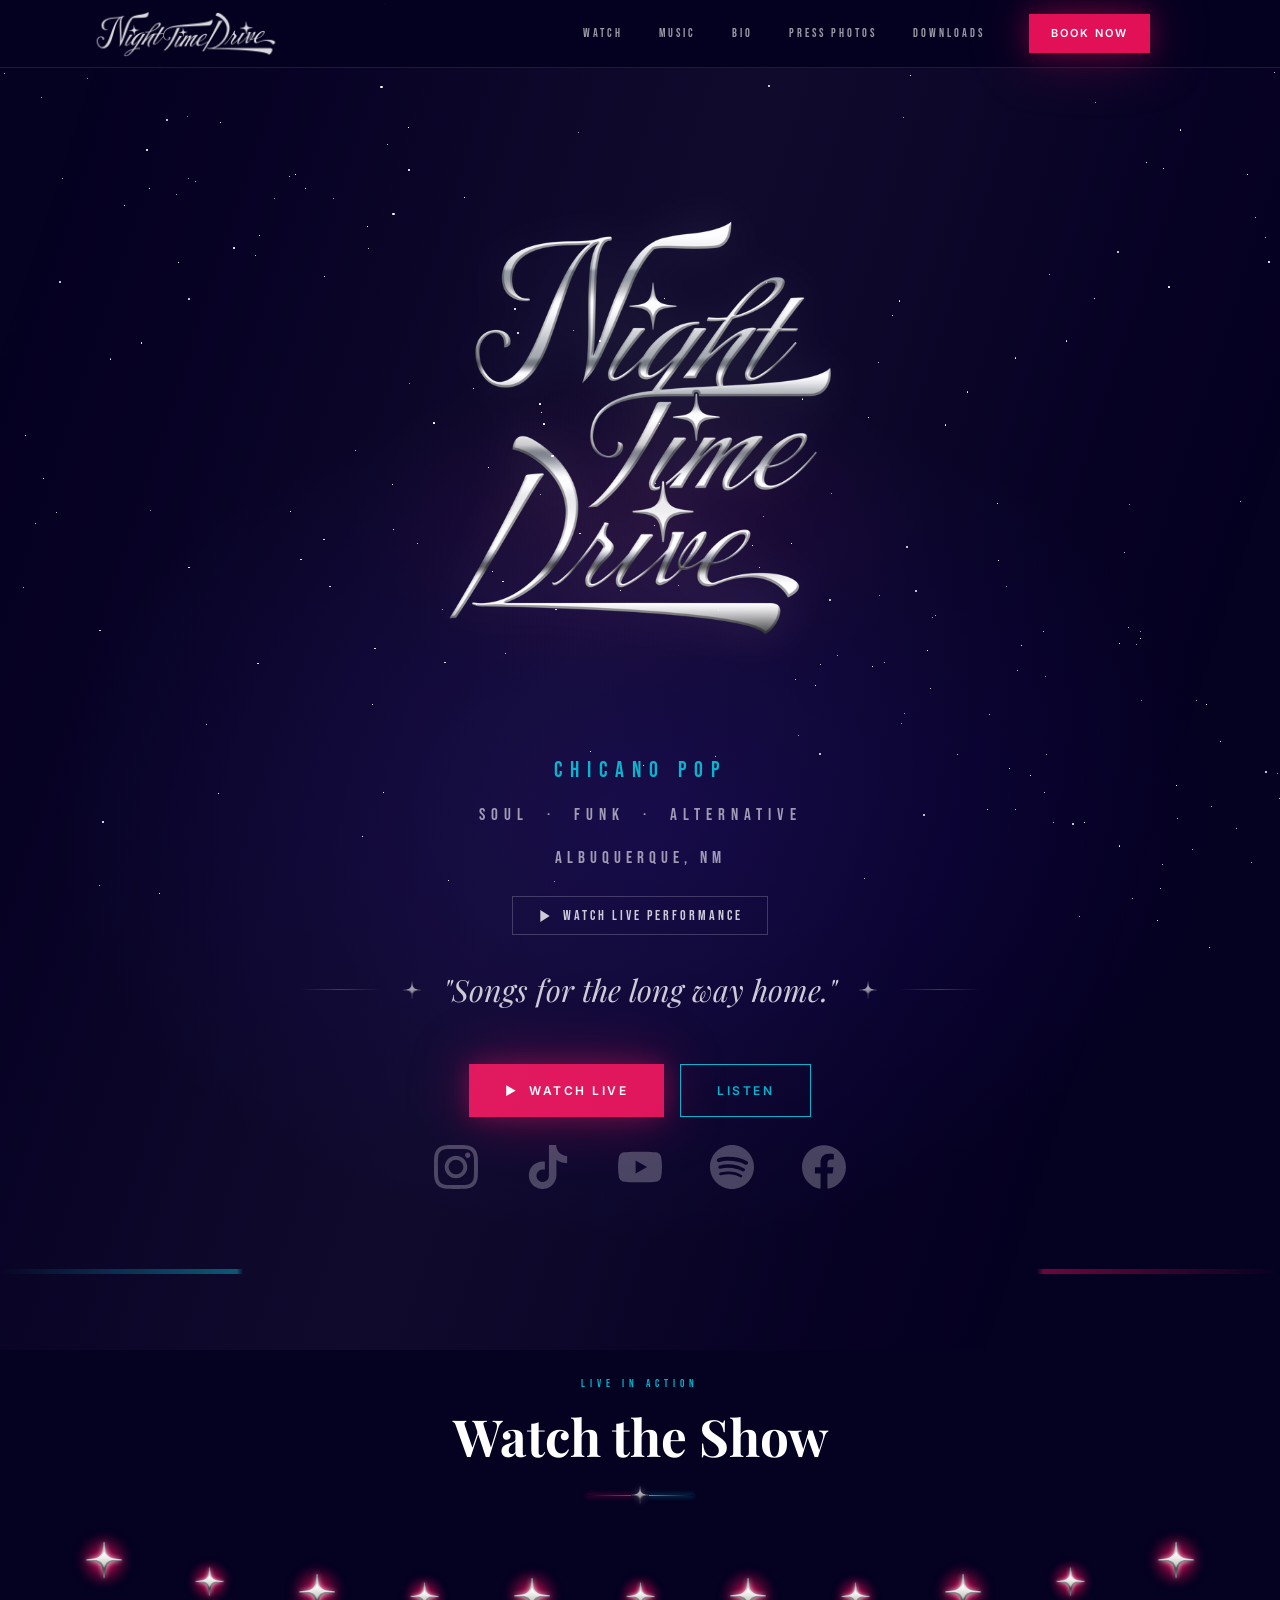
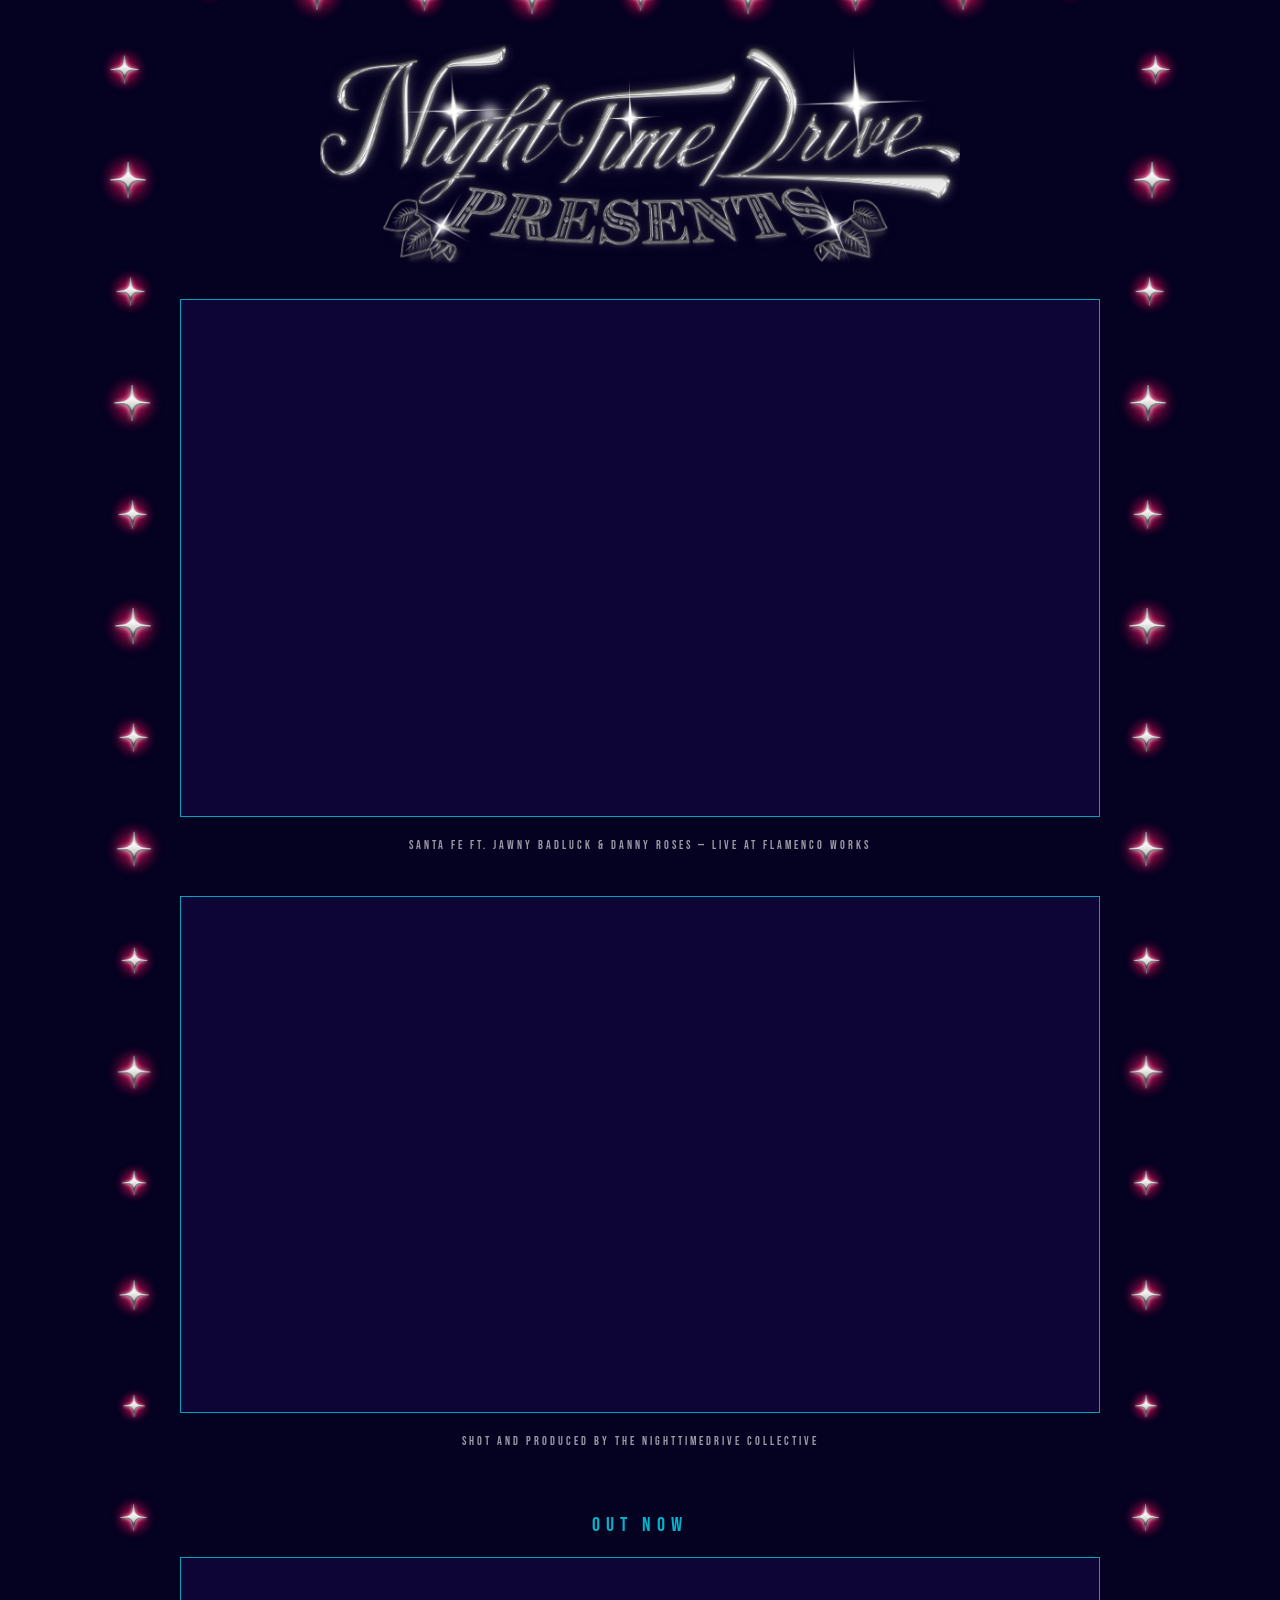
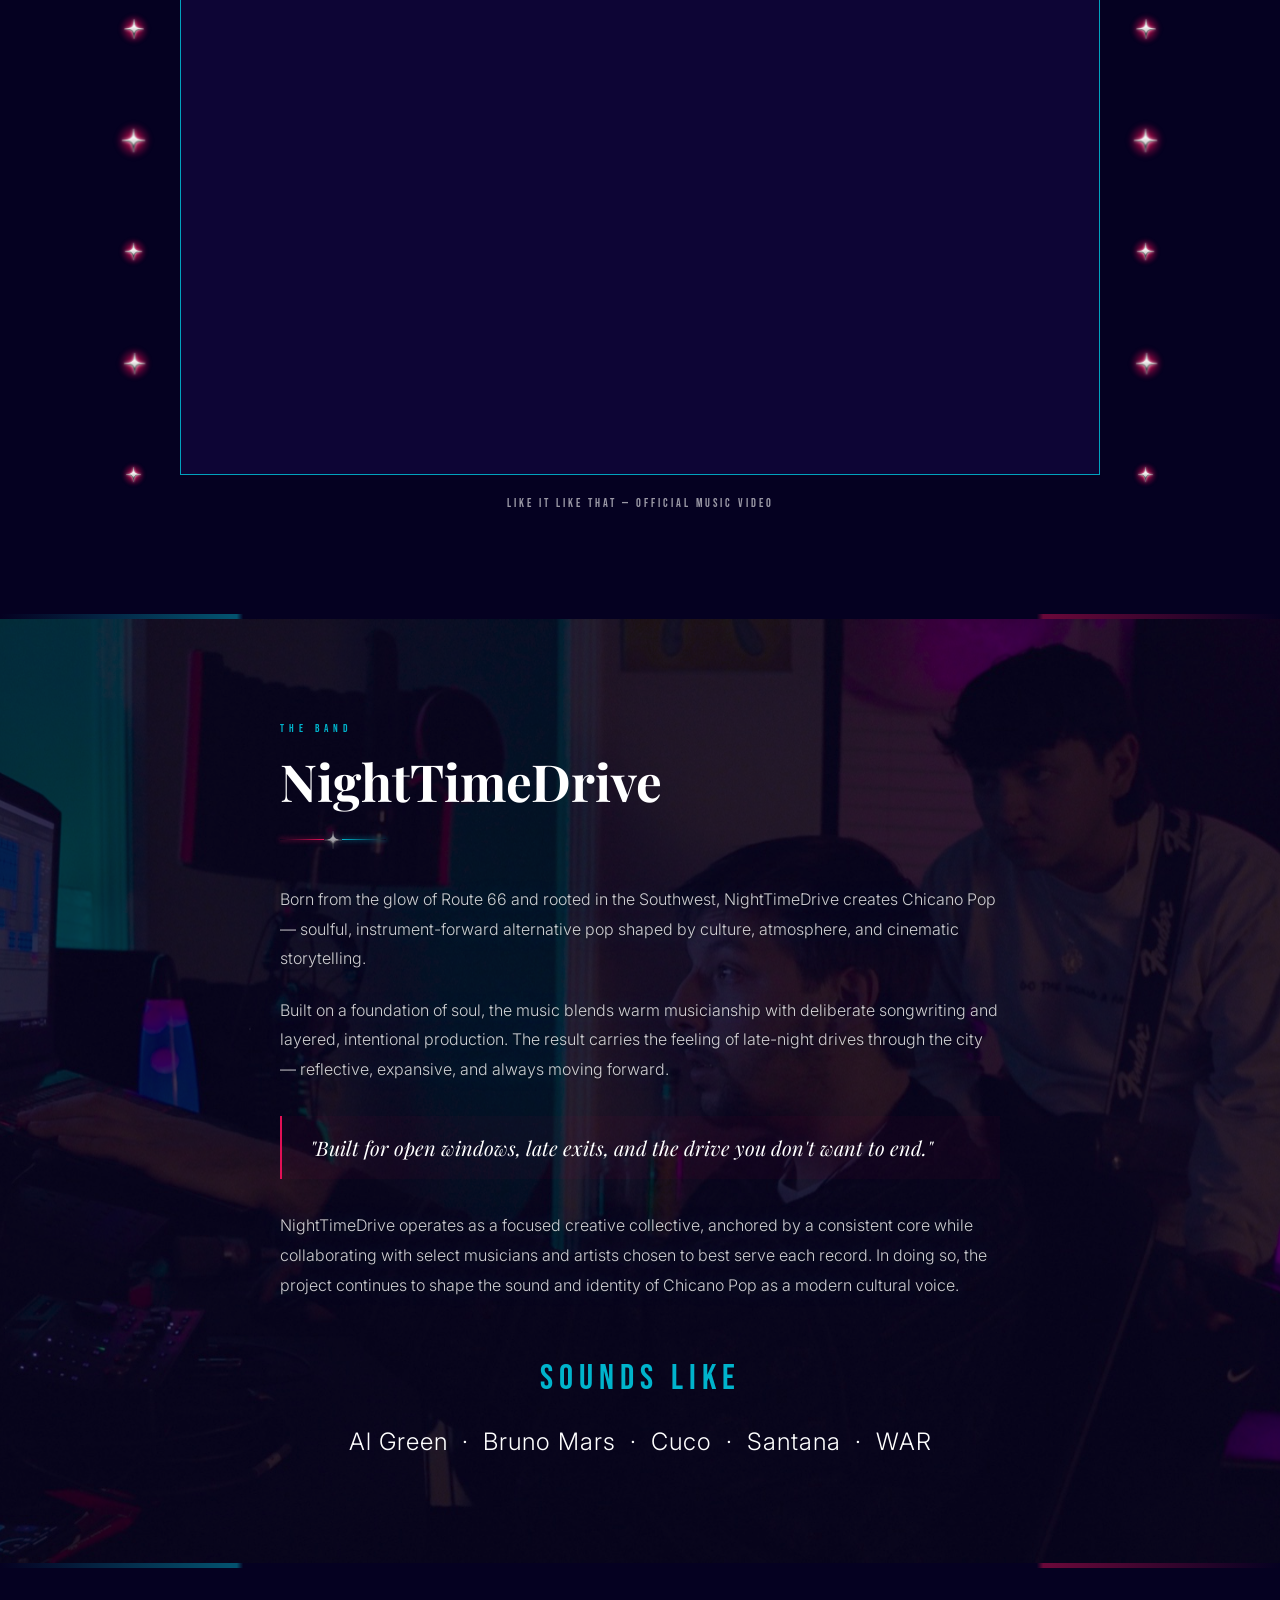
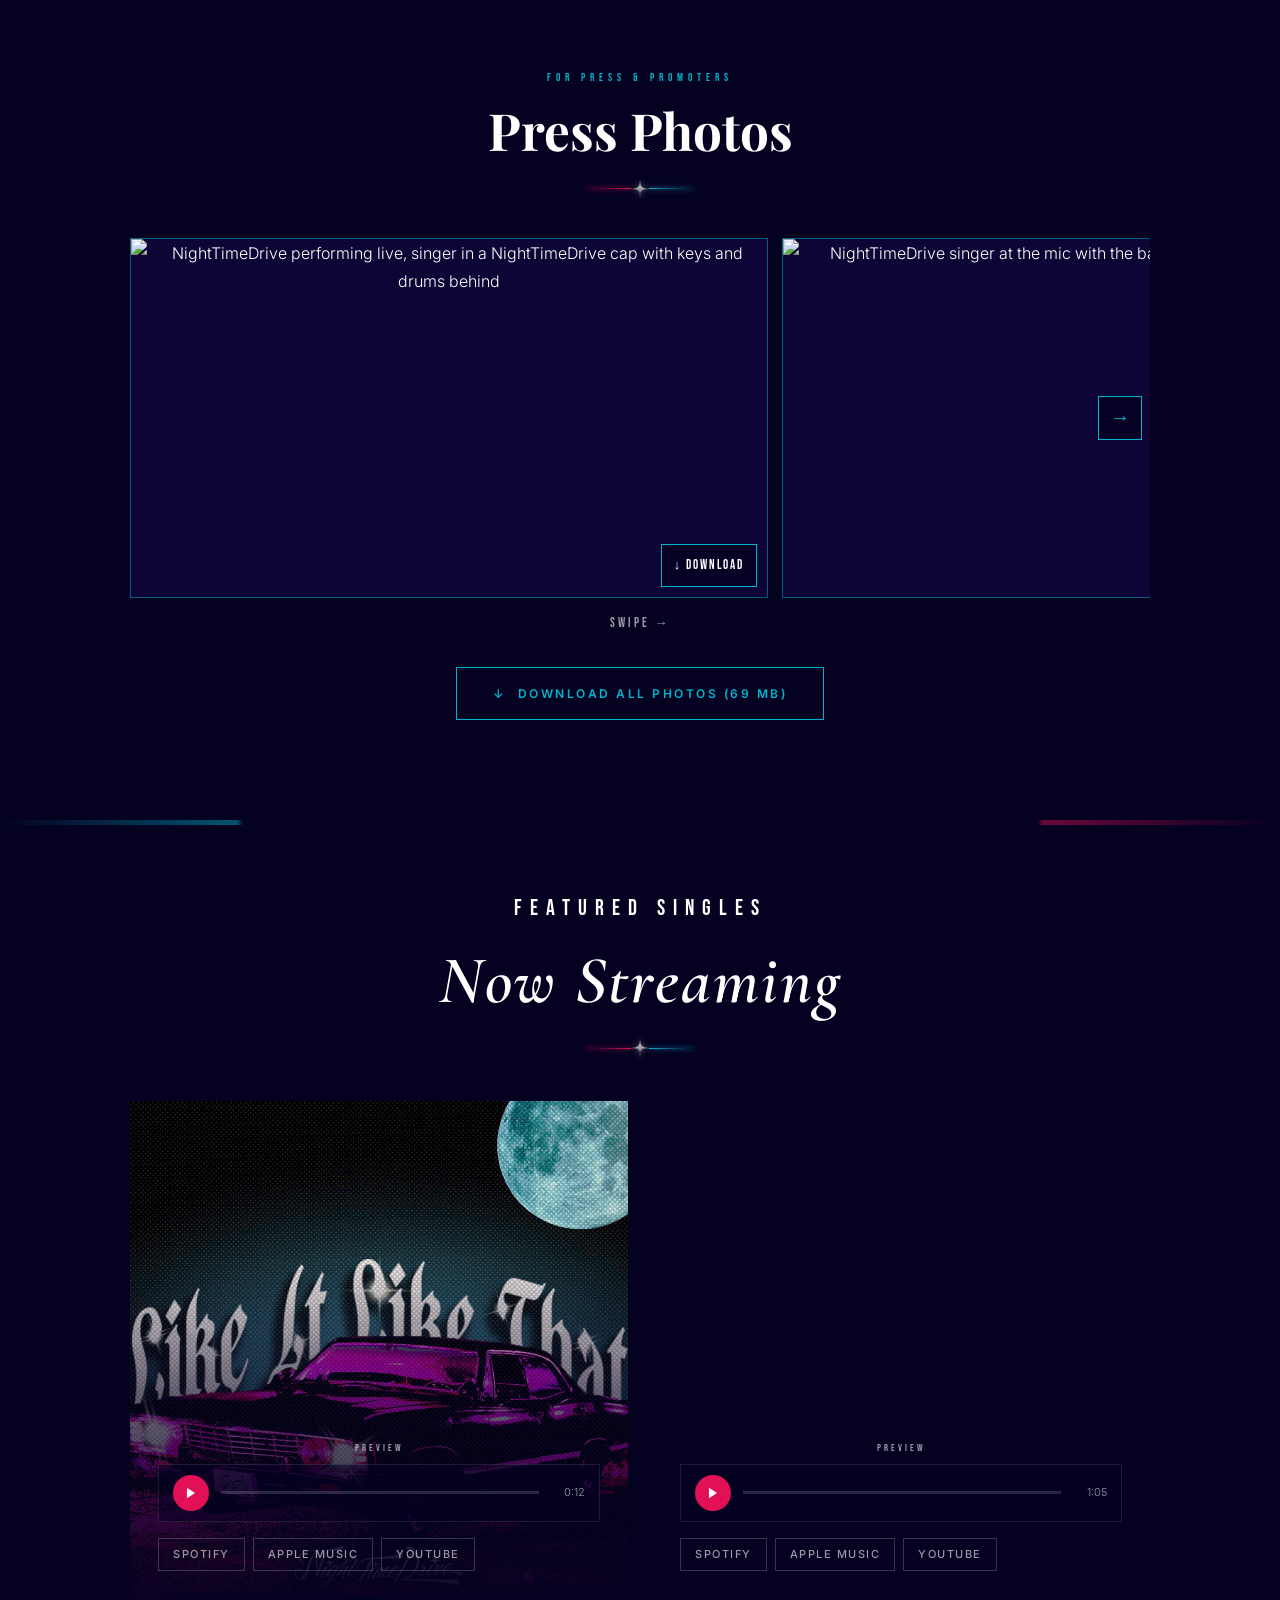
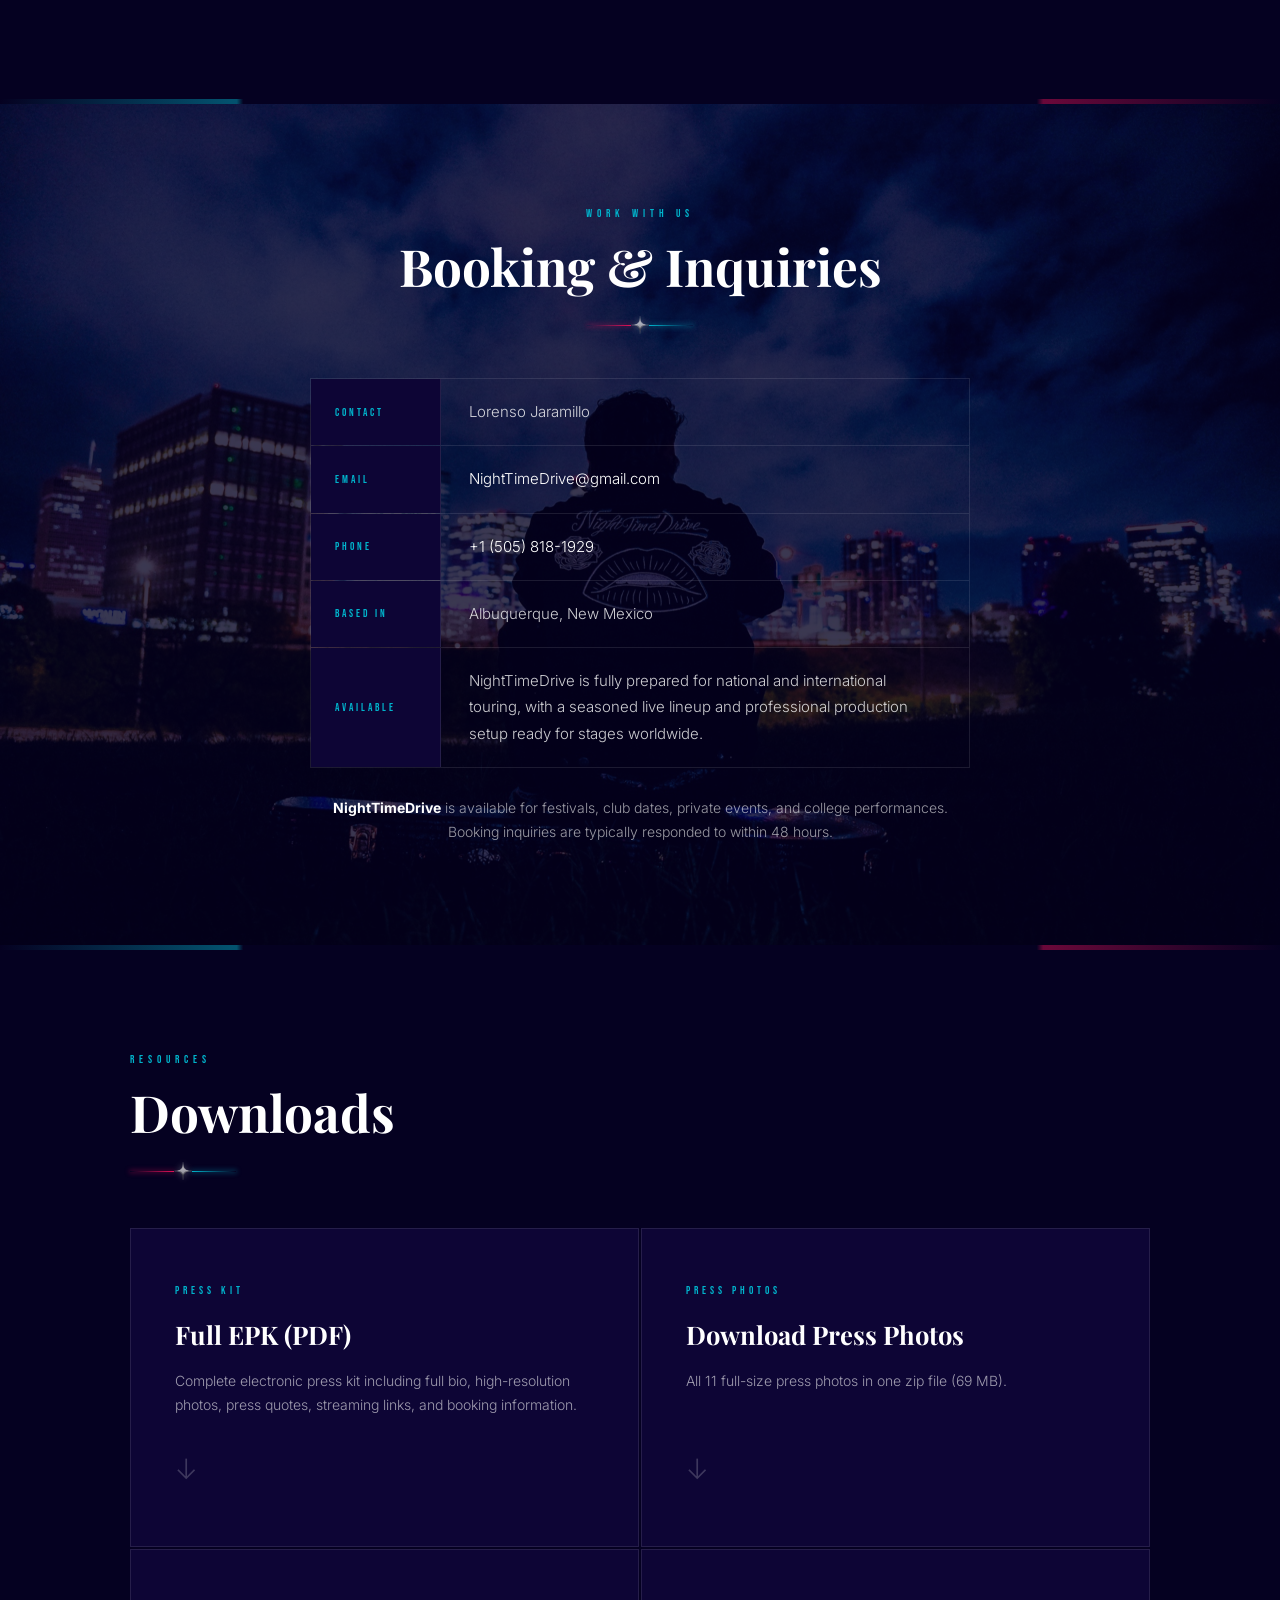
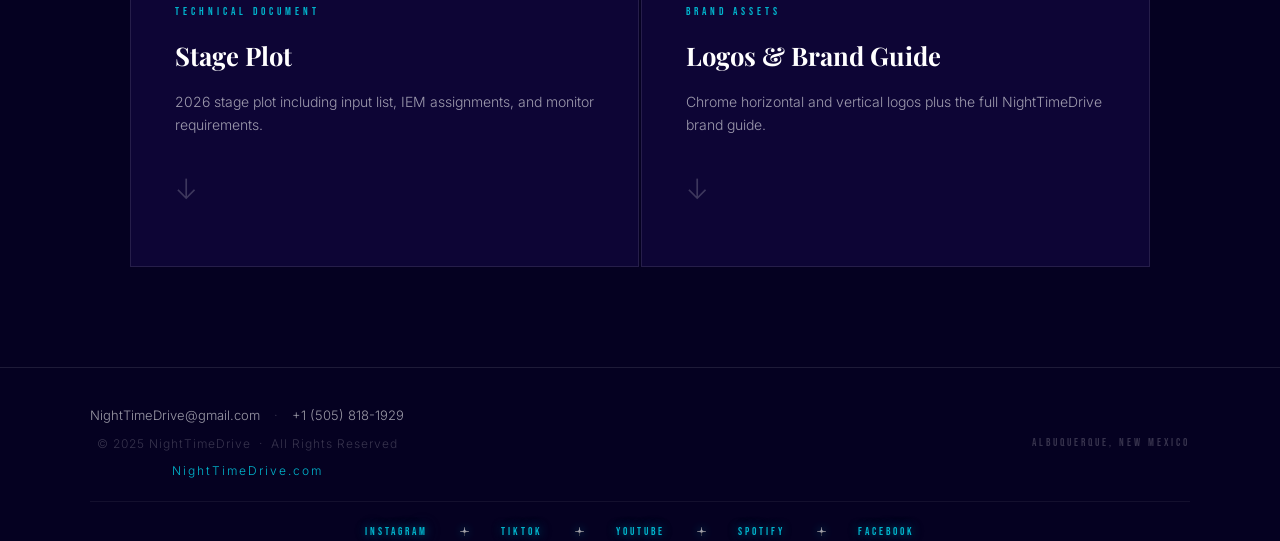
==== commit f2a46a8a: "Save press photos to iPhone through the share sheet - Add a two-tap share flow on phones so photos c" ====
--- a/index.html
+++ b/index.html
@@ -603,6 +603,7 @@
     .press-dl:hover { background: var(--teal); color: var(--navy); }
     @media (max-width: 860px) {
       #hero::before {
+        opacity: 0.4;
         background-image: url('https://res.cloudinary.com/diitxd6ou/image/upload/w_1000,f_auto,q_auto/ntd_live_pic_sdtjjo');
       }
       .hero-social { gap: 22px; }
@@ -1648,10 +1649,70 @@
         <div class="press-slide">
           <img loading="lazy" decoding="async" width="${p.w}" height="${p.h}" alt="${p.alt}"
                src="${CLD}/h_720,c_limit,f_auto,q_auto/${p.id}">
-          <a class="press-dl" href="${CLD}/fl_attachment:NightTimeDrive_Press_${i + 1}/${p.id}" aria-label="Download full-size photo ${i + 1}">&#8595; Download</a>
+          <a class="press-dl" data-i="${i}" href="${CLD}/fl_attachment:NightTimeDrive_Press_${i + 1}/${p.id}" aria-label="Download full-size photo ${i + 1}">&#8595; Download</a>
         </div>`).join('');
 
       document.querySelectorAll('[data-press-zip]').forEach(a => { a.href = PRESS_ZIP_URL; });
+
+      /* Phones: save through the share sheet so photos can go to the Photos app.
+         Tap once to prepare, tap again to share, because the browser requires share()
+         to come directly from a tap. Anything unsupported falls back to the normal link. */
+      const probe = new File([new Blob(['x'], { type: 'image/jpeg' })], 'x.jpg', { type: 'image/jpeg' });
+      const canSharePhotos = window.matchMedia('(hover: none)').matches
+        && navigator.canShare && navigator.canShare({ files: [probe] });
+
+      if (canSharePhotos) {
+        const fileFor = async i => {
+          const res = await fetch(`${CLD}/c_limit,w_4000,f_jpg,q_90/${PRESS_PHOTOS[i].id}`);
+          if (!res.ok) throw new Error('fetch failed');
+          return new File([await res.blob()], `NightTimeDrive_Press_${i + 1}.jpg`, { type: 'image/jpeg' });
+        };
+
+        const saveToPhone = async (el, indexes) => {
+          const label = el.querySelector('.dl-title') || el;
+          if (el.dataset.busy) return;
+          const fallback = () => { window.location.href = el.href; };
+          if (!el.photoFiles) {
+            el.dataset.busy = '1';
+            el.dataset.label = label.innerHTML;
+            label.textContent = 'Preparing...';
+            try {
+              el.photoFiles = await Promise.all(indexes.map(fileFor));
+              label.textContent = 'Tap to Save';
+            } catch (err) {
+              label.innerHTML = el.dataset.label;
+              fallback();
+            }
+            delete el.dataset.busy;
+            return;
+          }
+          const files = el.photoFiles;
+          el.photoFiles = null;
+          label.innerHTML = el.dataset.label;
+          if (!navigator.canShare({ files })) return fallback();
+          try {
+            await navigator.share({ files });
+          } catch (err) {
+            if (err.name !== 'AbortError') fallback();
+          }
+        };
+
+        const all = PRESS_PHOTOS.map((_, i) => i);
+        document.querySelectorAll('[data-press-zip]').forEach(a => a.addEventListener('click', e => {
+          e.preventDefault();
+          saveToPhone(a, all);
+        }));
+        track.addEventListener('click', e => {
+          const a = e.target.closest('.press-dl');
+          if (!a) return;
+          e.preventDefault();
+          saveToPhone(a, [Number(a.dataset.i)]);
+        });
+        document.querySelector('.press-cta [data-press-zip]').textContent = 'Save All Photos';
+        const note = document.querySelector('.press-note');
+        note.innerHTML = 'Tap Save All Photos, tap again when ready, then choose Save Images. <a id="press-zip-alt" style="color:var(--teal);">Get the zip instead</a>';
+        document.getElementById('press-zip-alt').href = PRESS_ZIP_URL;
+      }
 
       const update = () => {
         const max = track.scrollWidth - track.clientWidth;
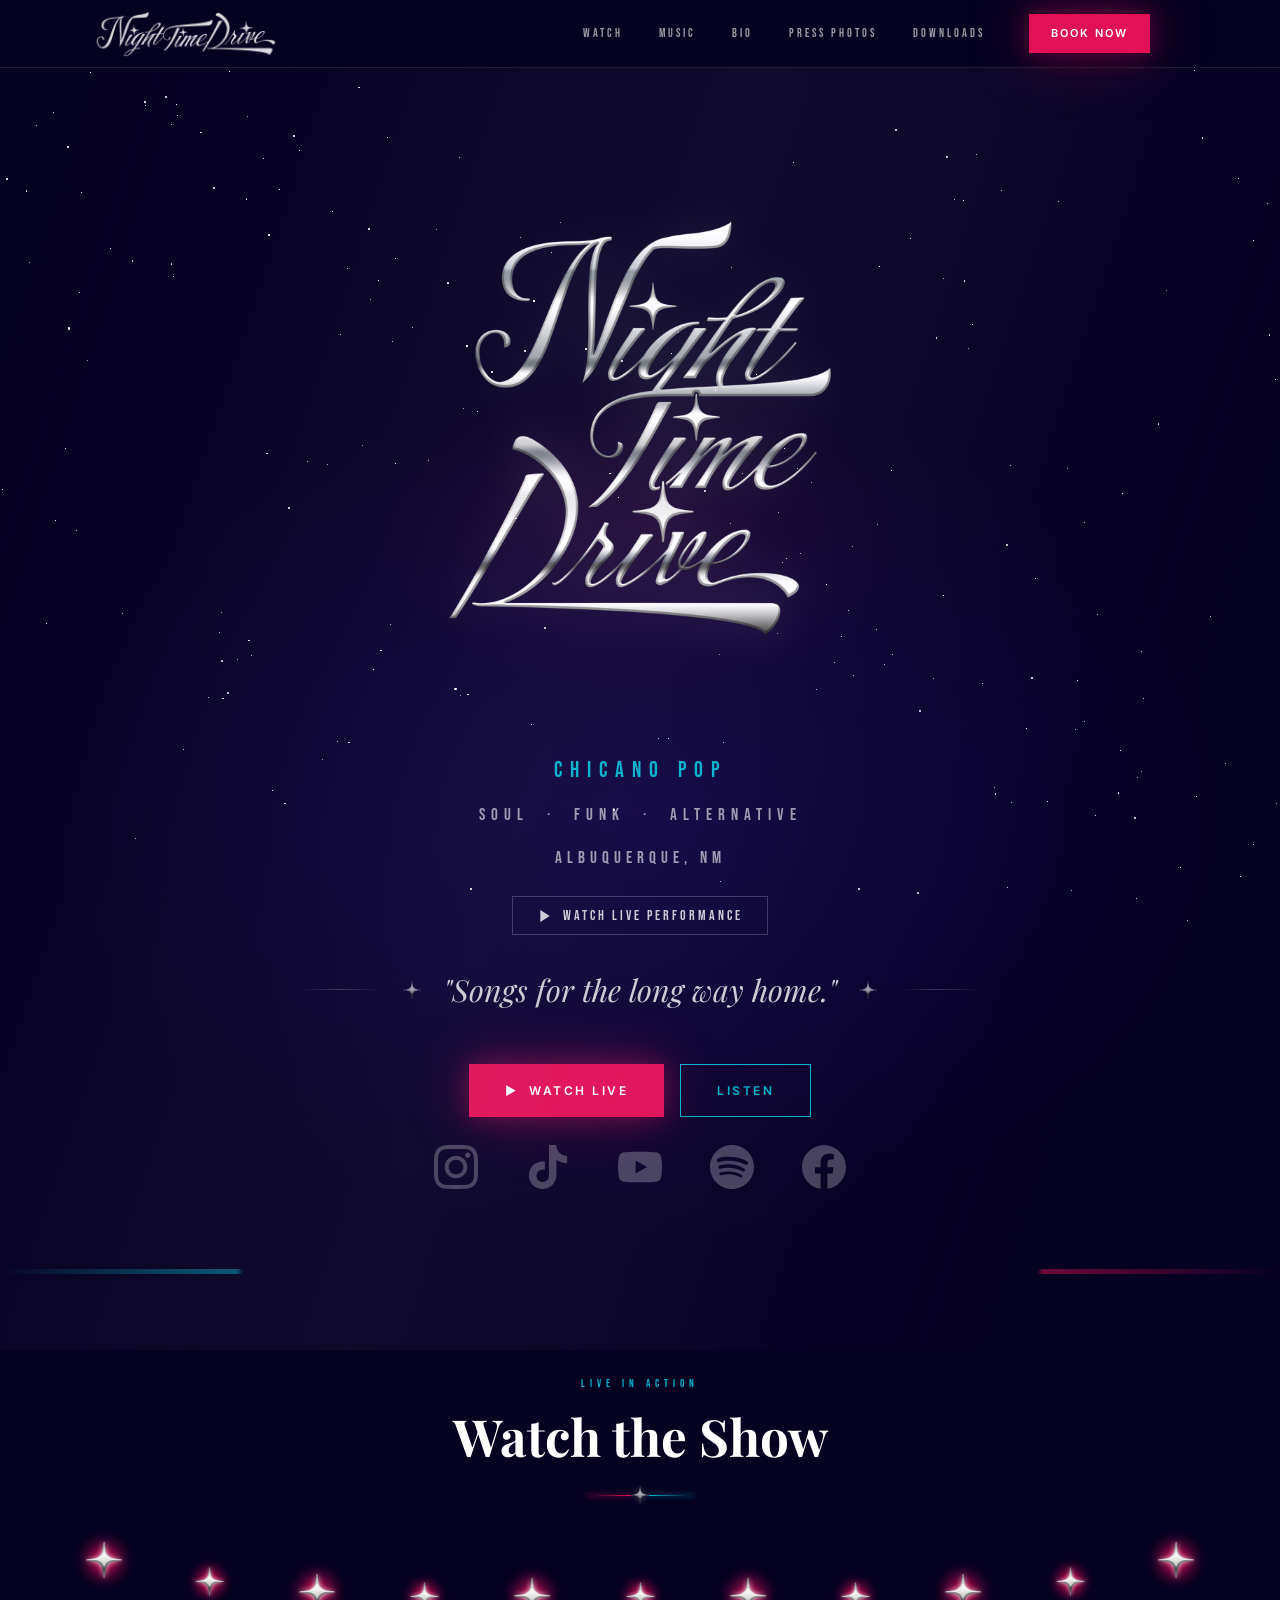
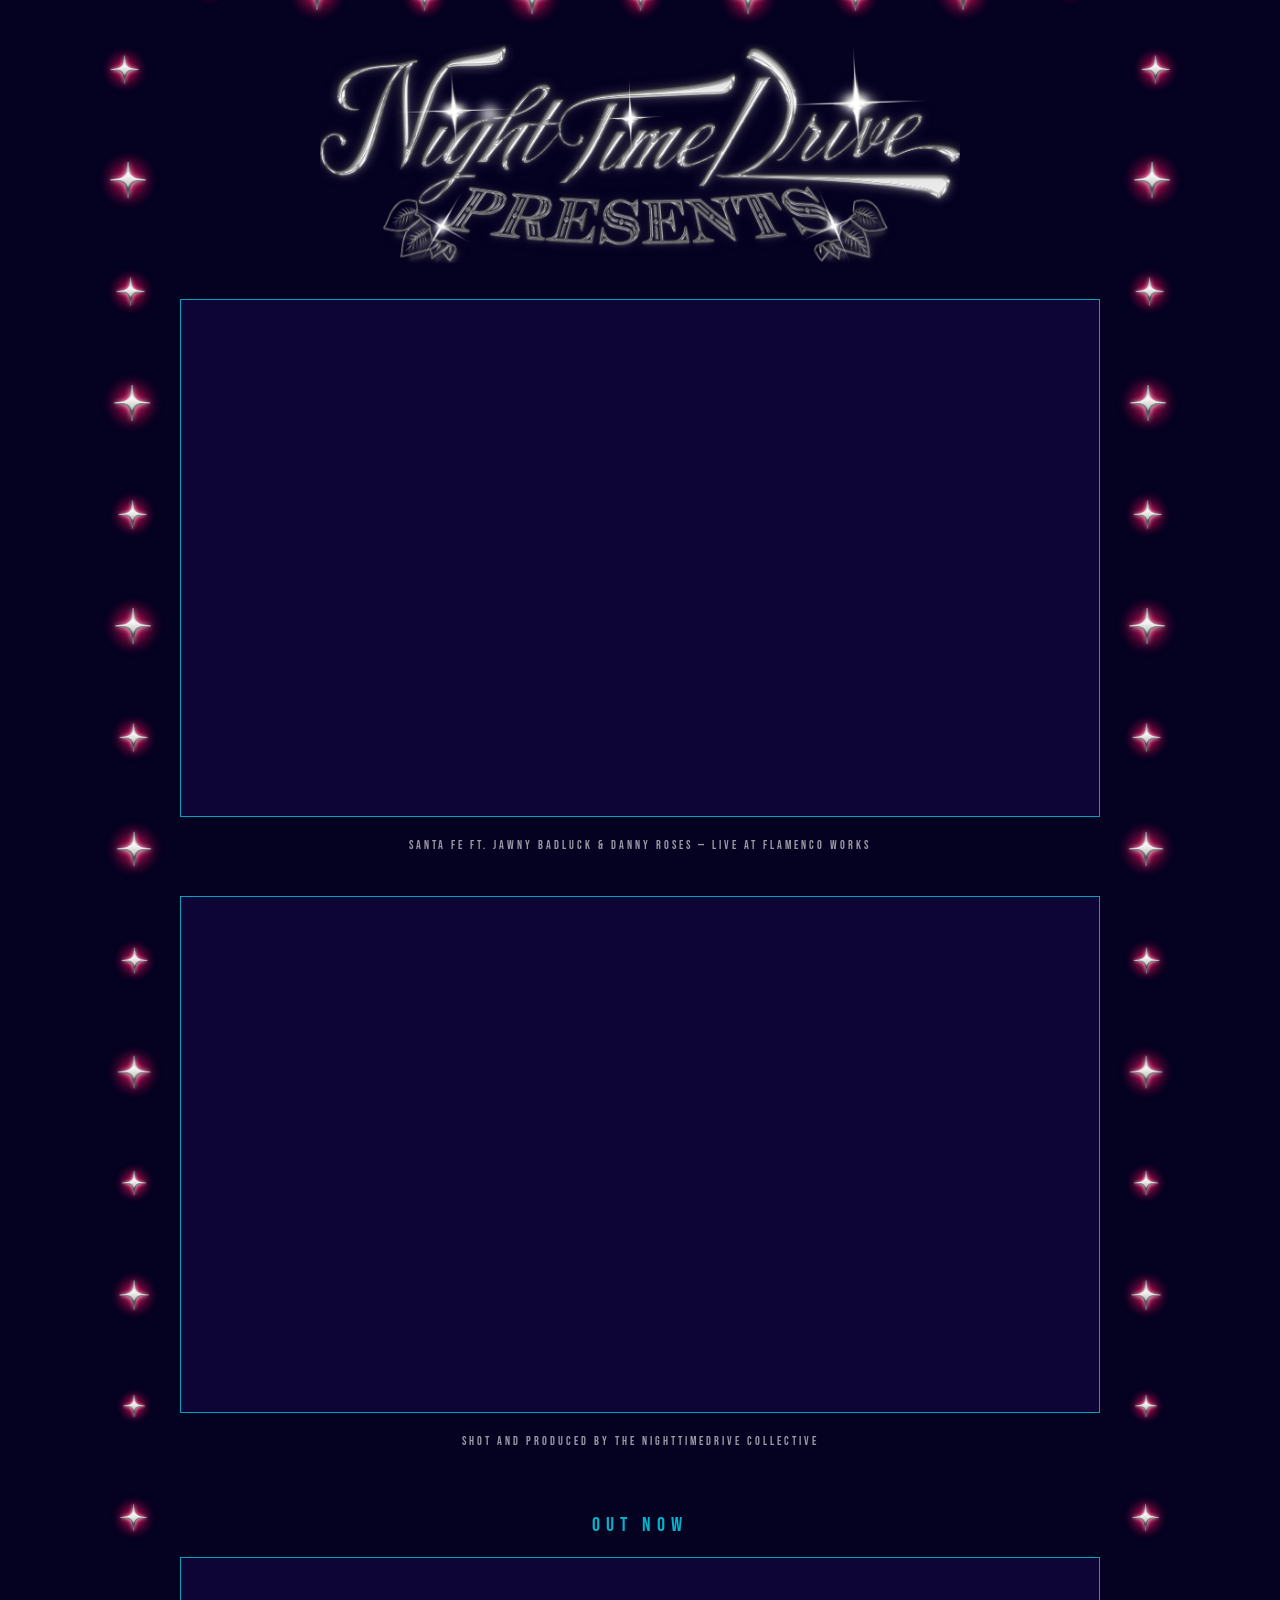
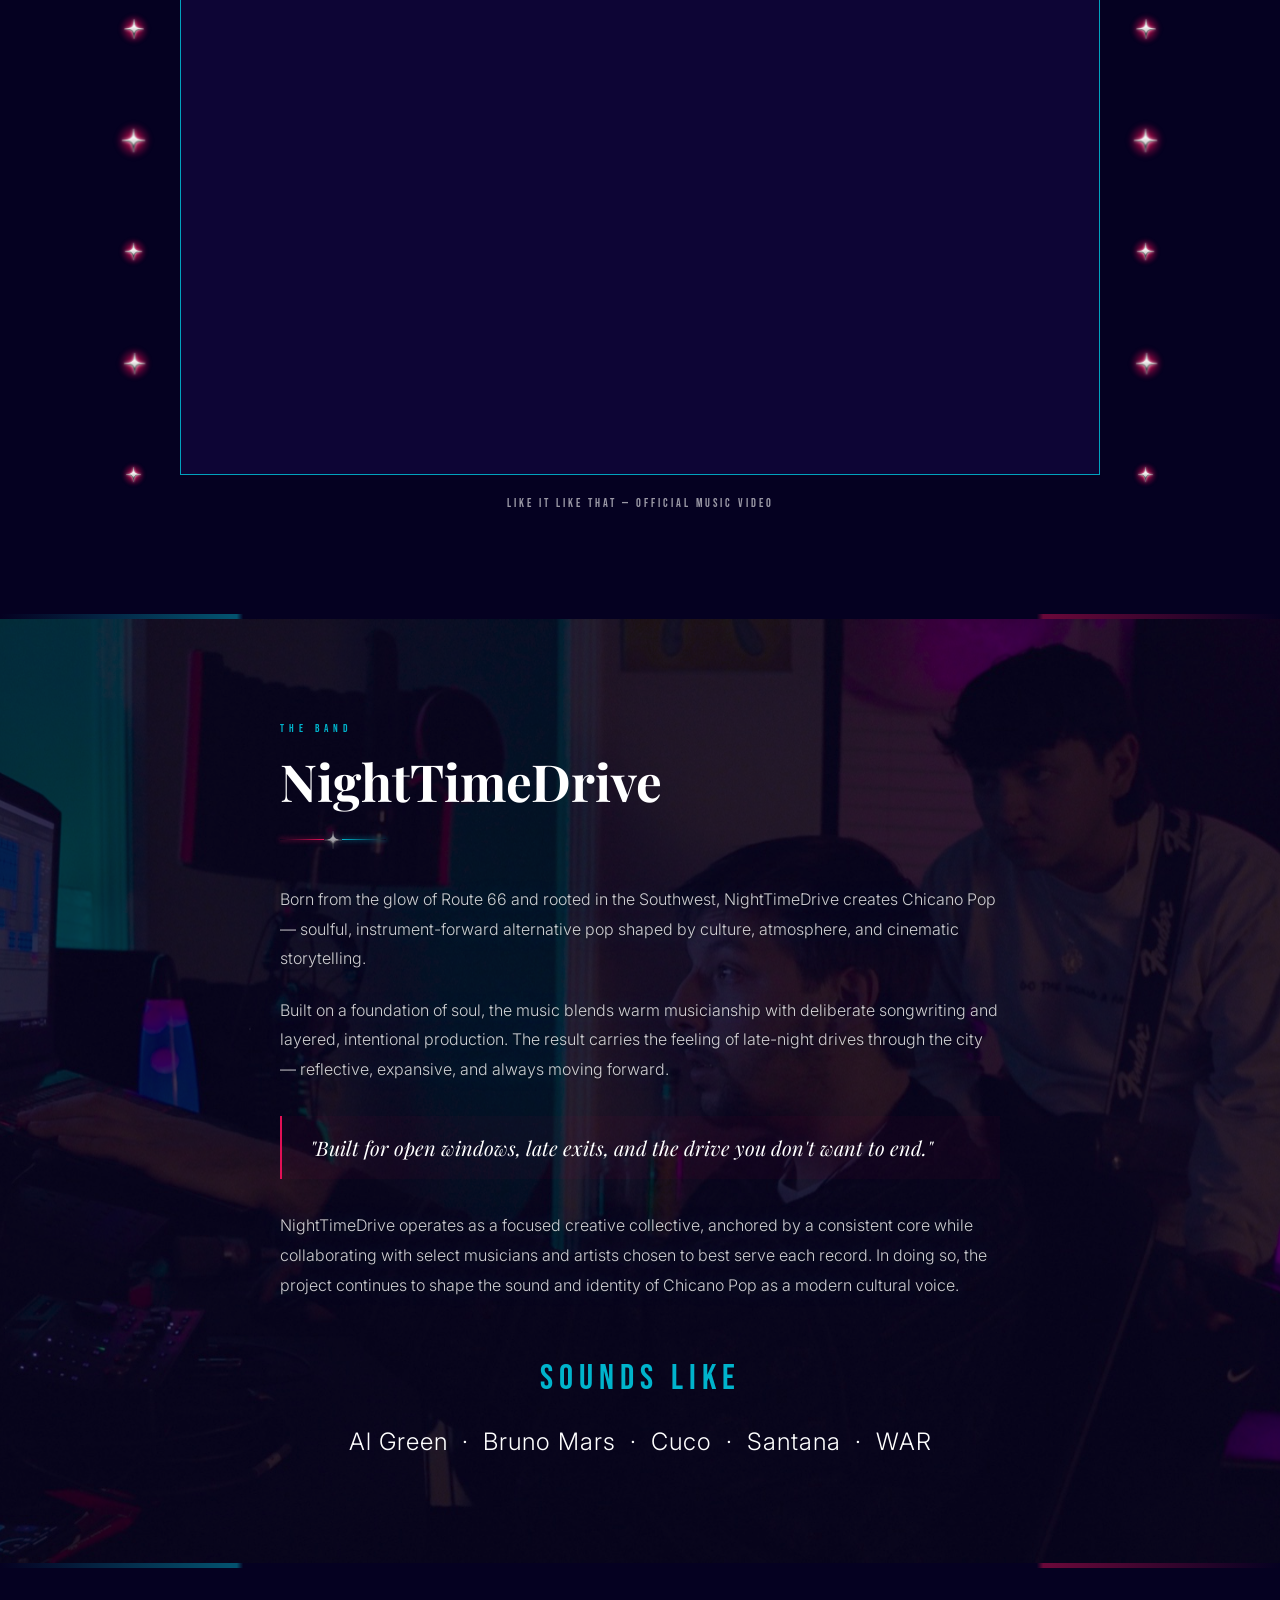
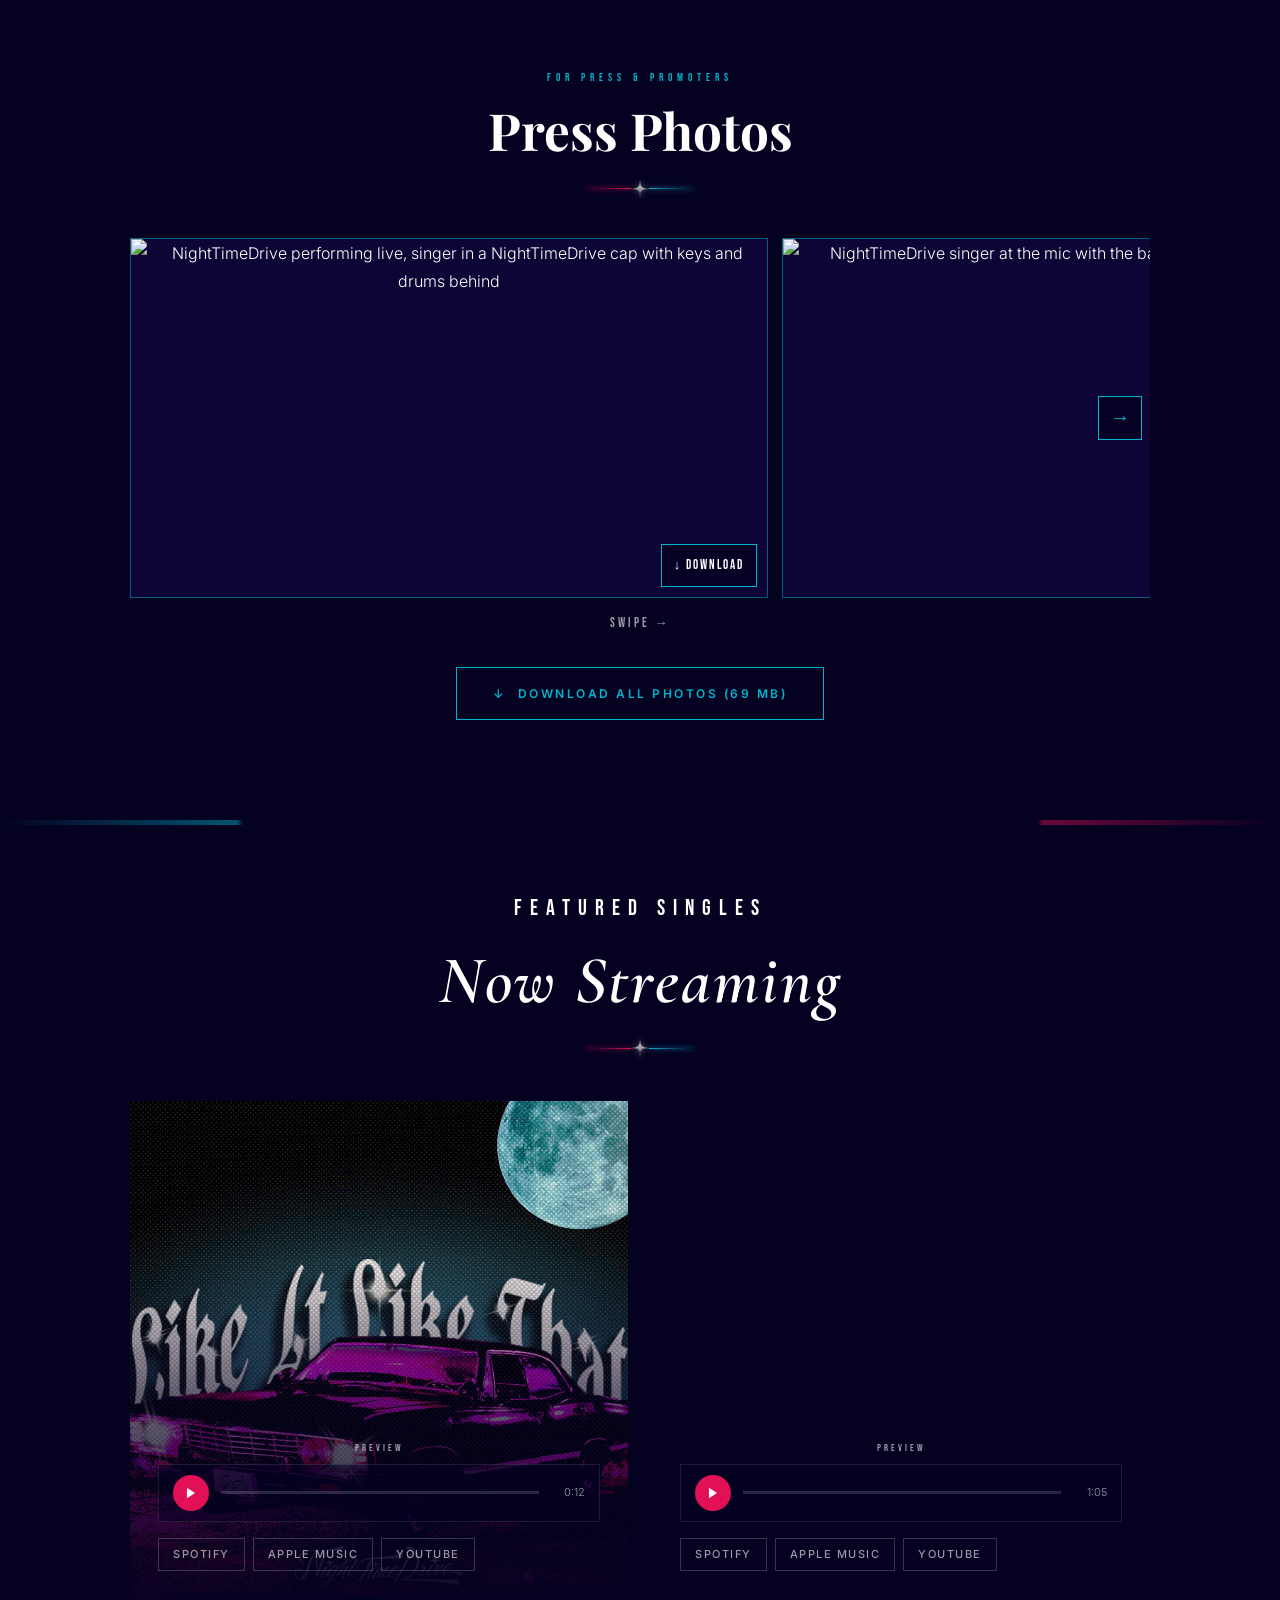
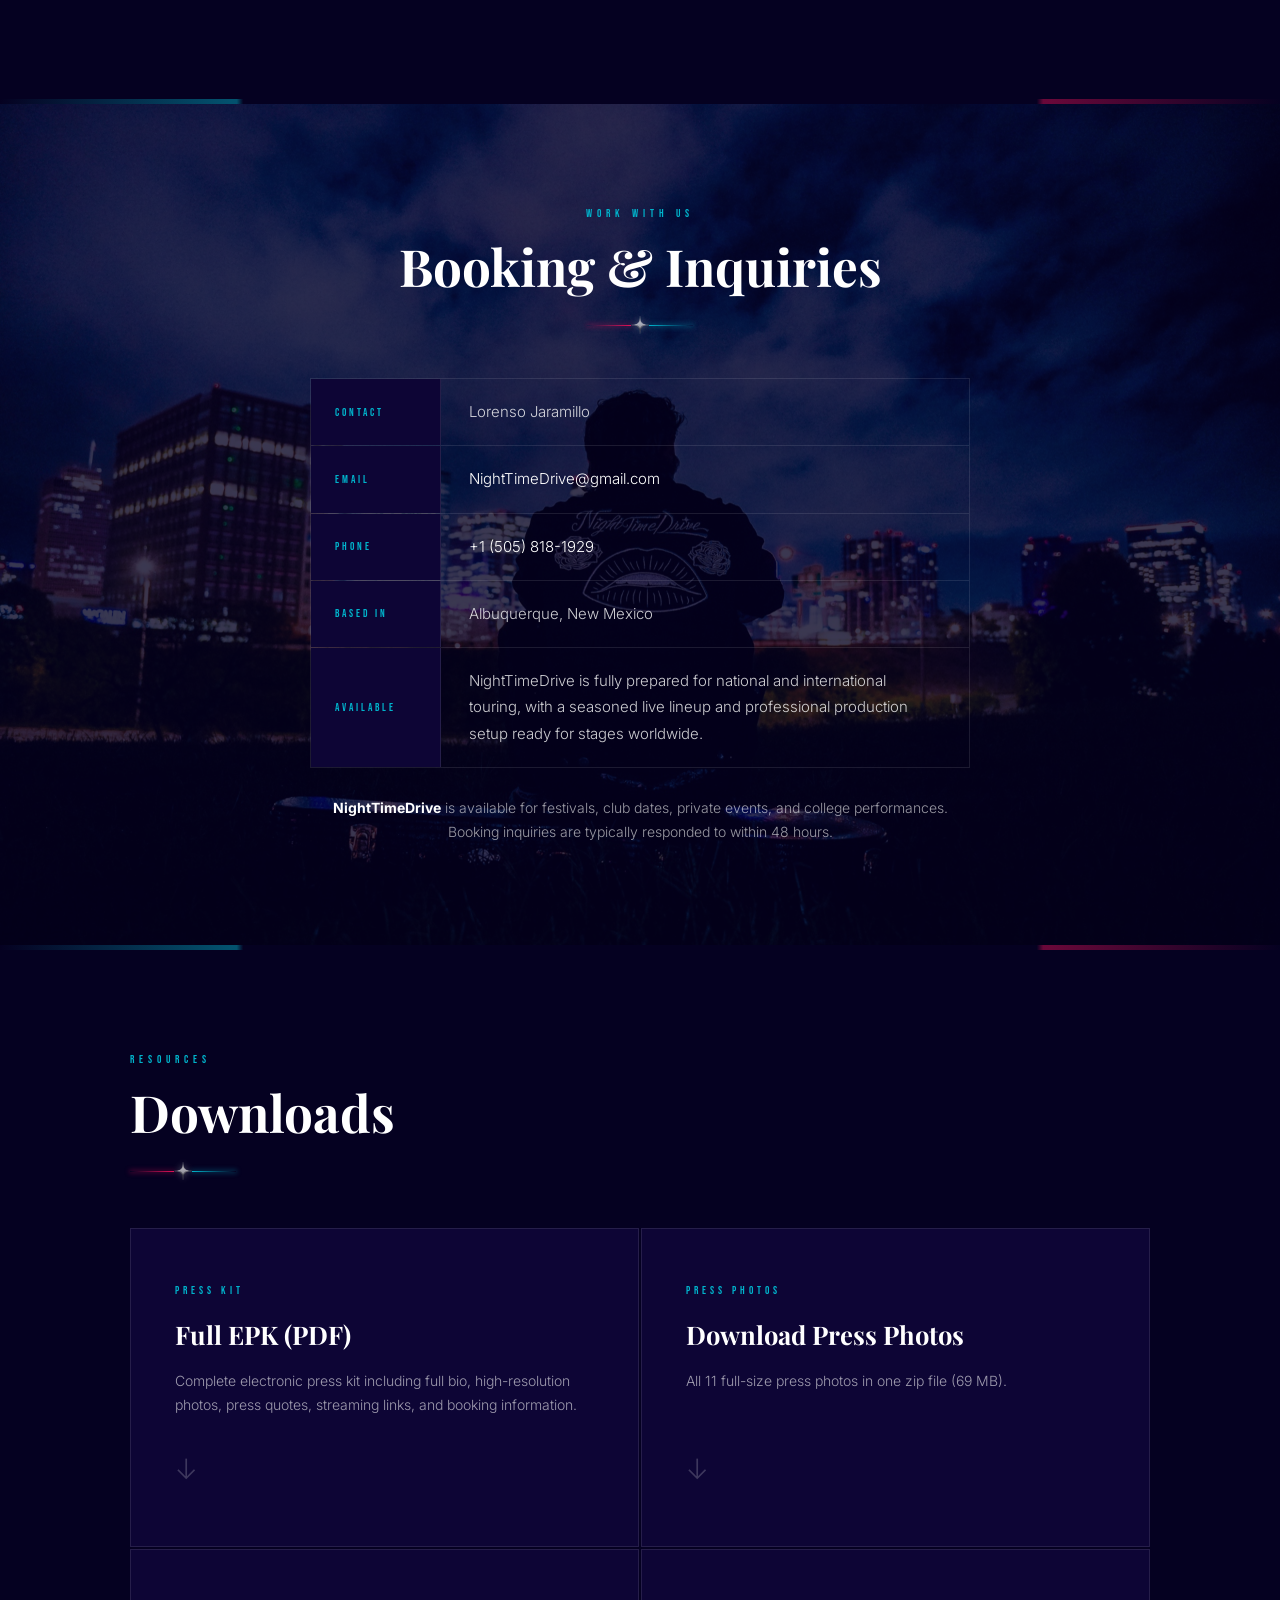
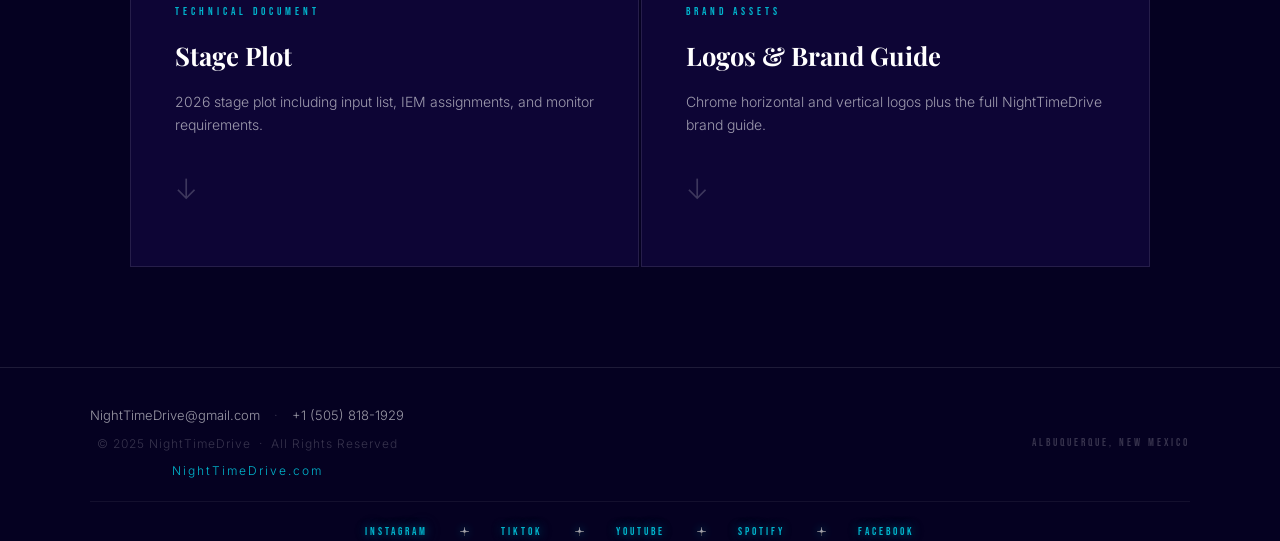
==== commit fcf00d8d: "Save original press photos on phones Co-Authored-By: Claude Opus 5.5 <noreply@anthropic.com>" ====
--- a/index.html
+++ b/index.html
@@ -1663,7 +1663,7 @@
 
       if (canSharePhotos) {
         const fileFor = async i => {
-          const res = await fetch(`${CLD}/c_limit,w_4000,f_jpg,q_90/${PRESS_PHOTOS[i].id}`);
+          const res = await fetch(`${CLD}/${PRESS_PHOTOS[i].id}`); /* original file, no compression */
           if (!res.ok) throw new Error('fetch failed');
           return new File([await res.blob()], `NightTimeDrive_Press_${i + 1}.jpg`, { type: 'image/jpeg' });
         };
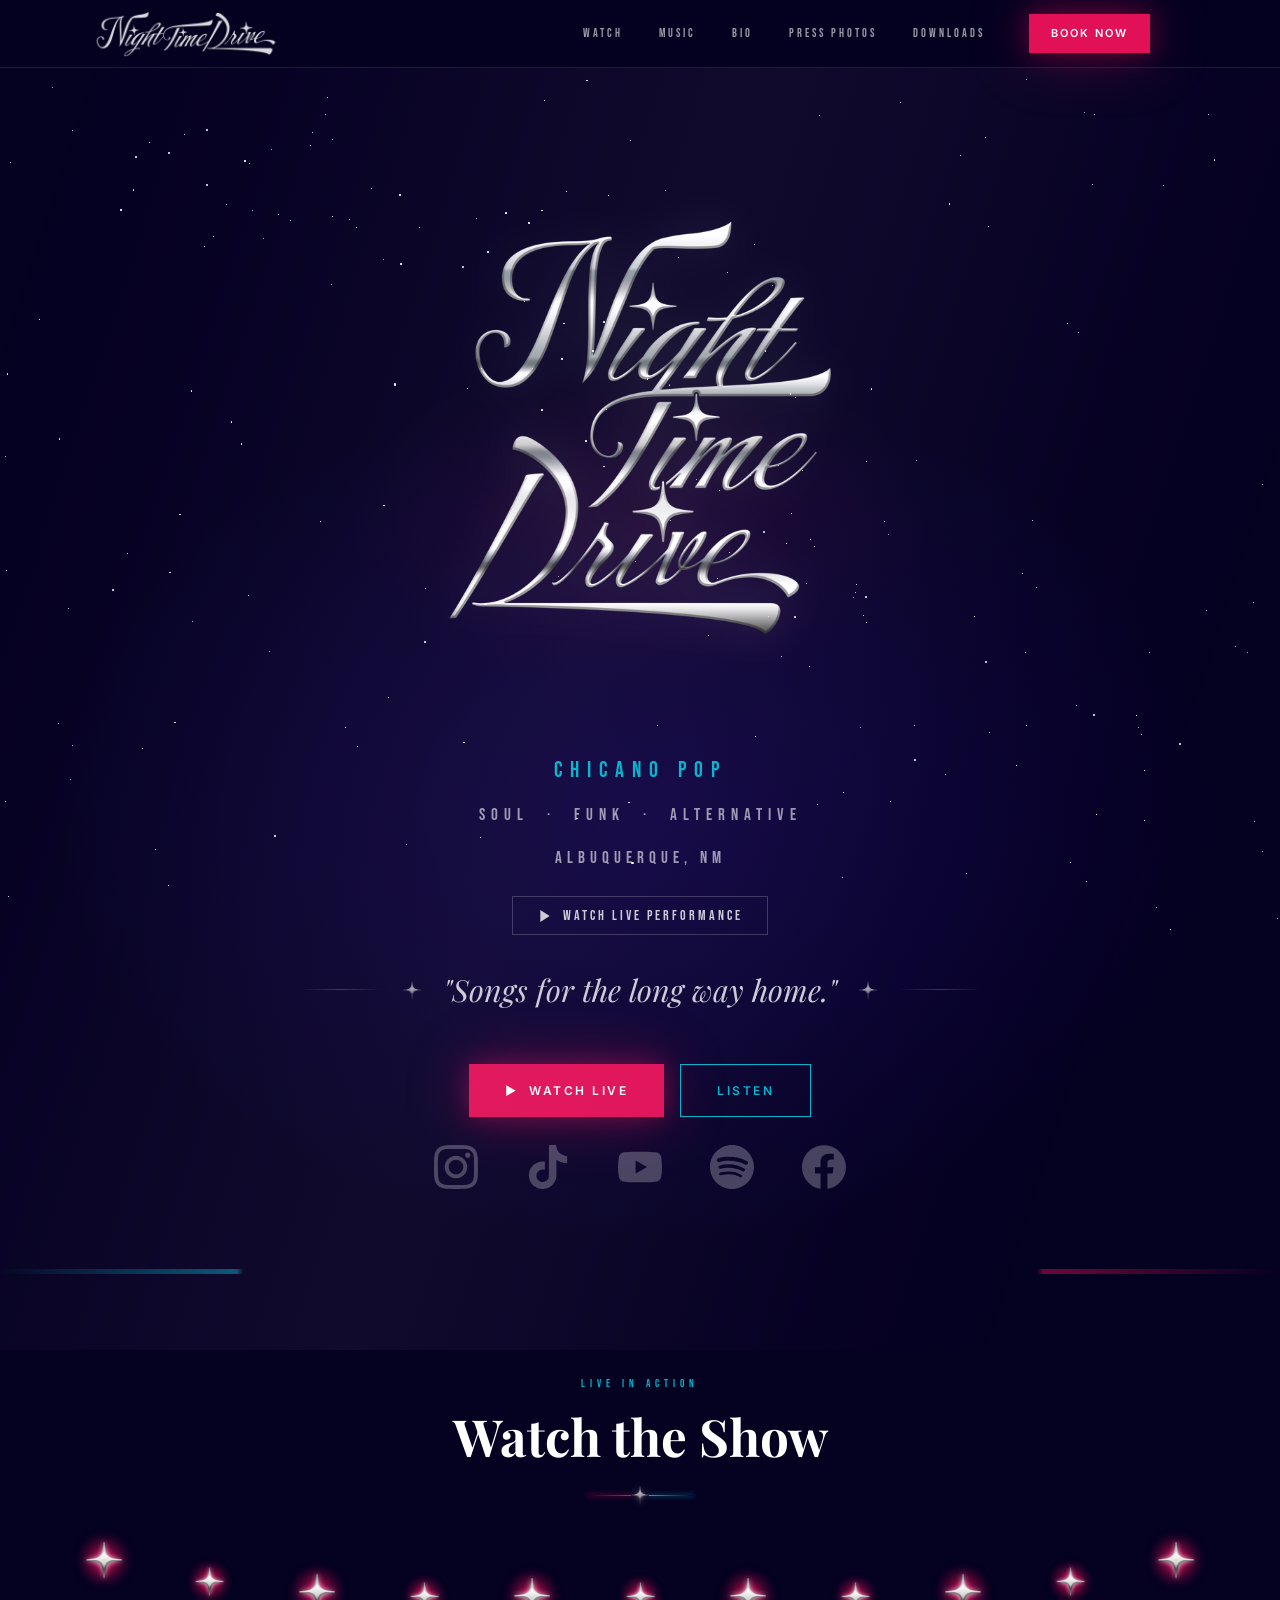
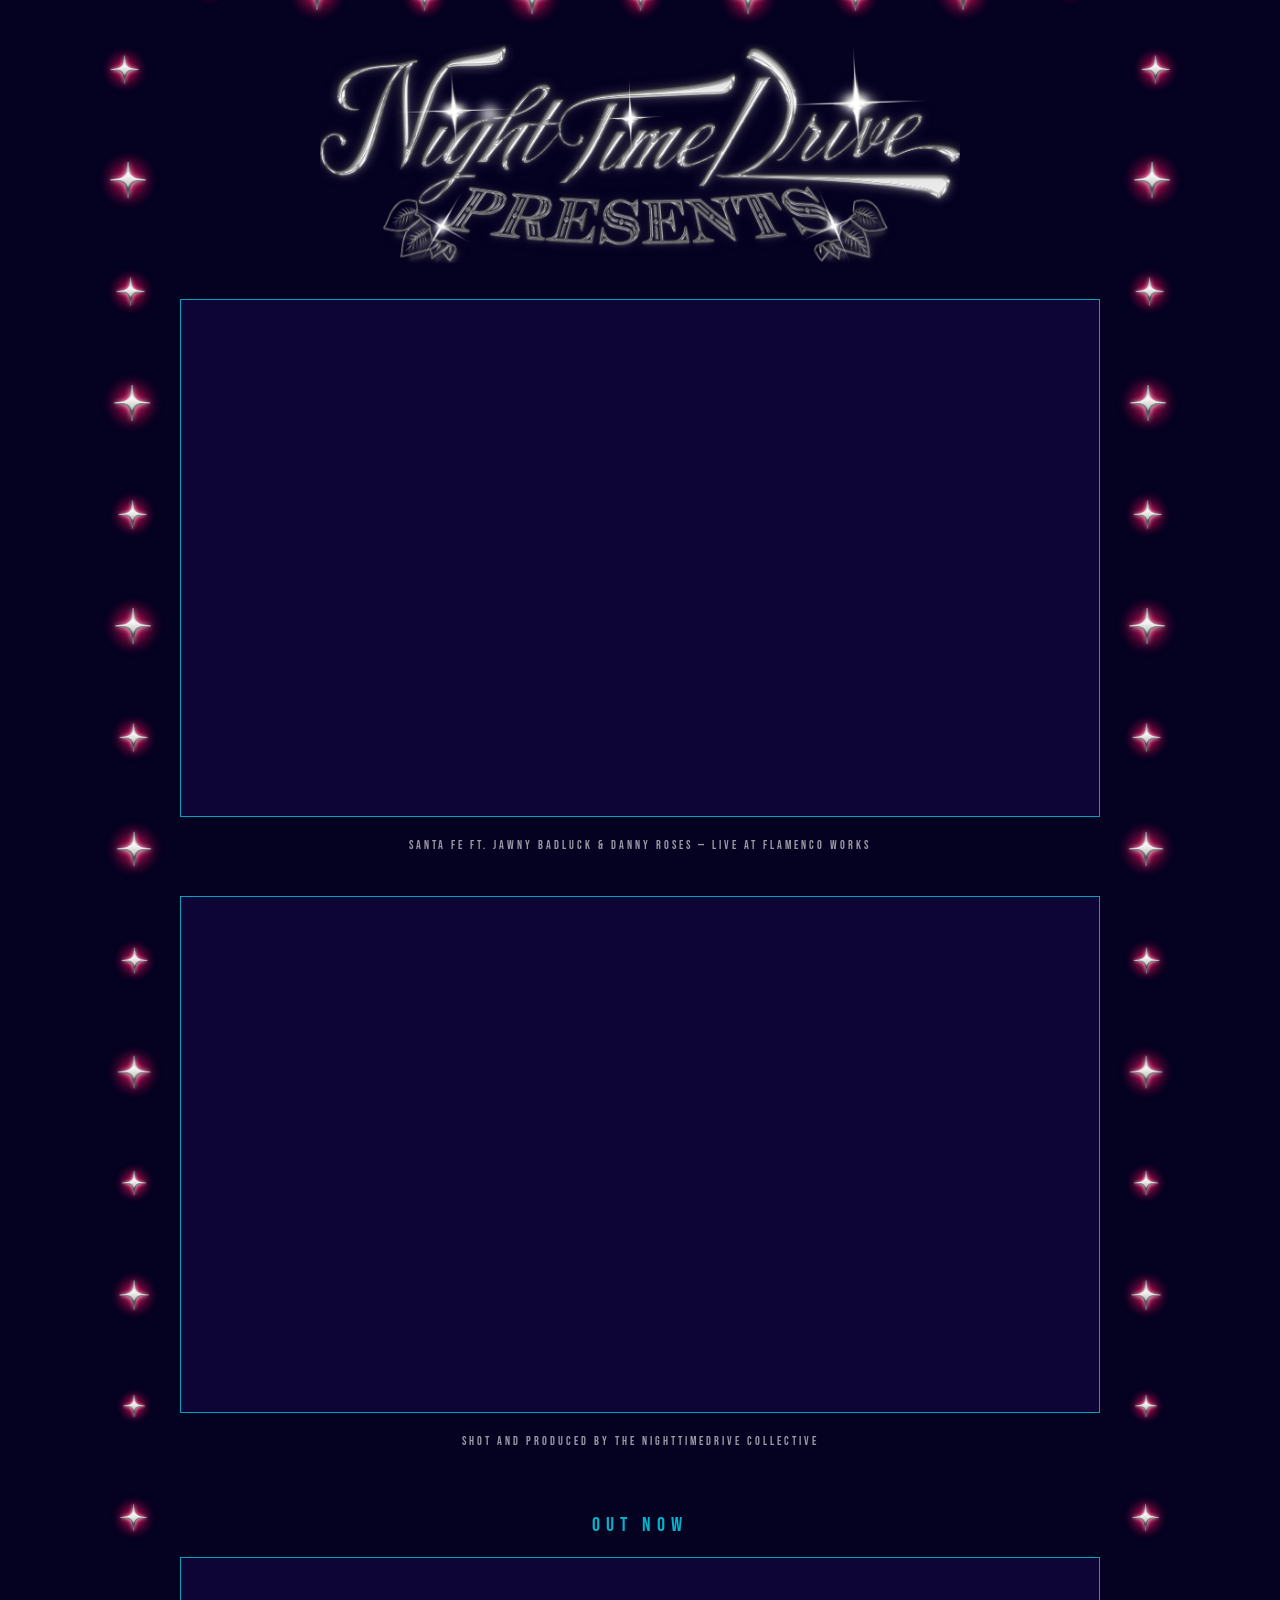
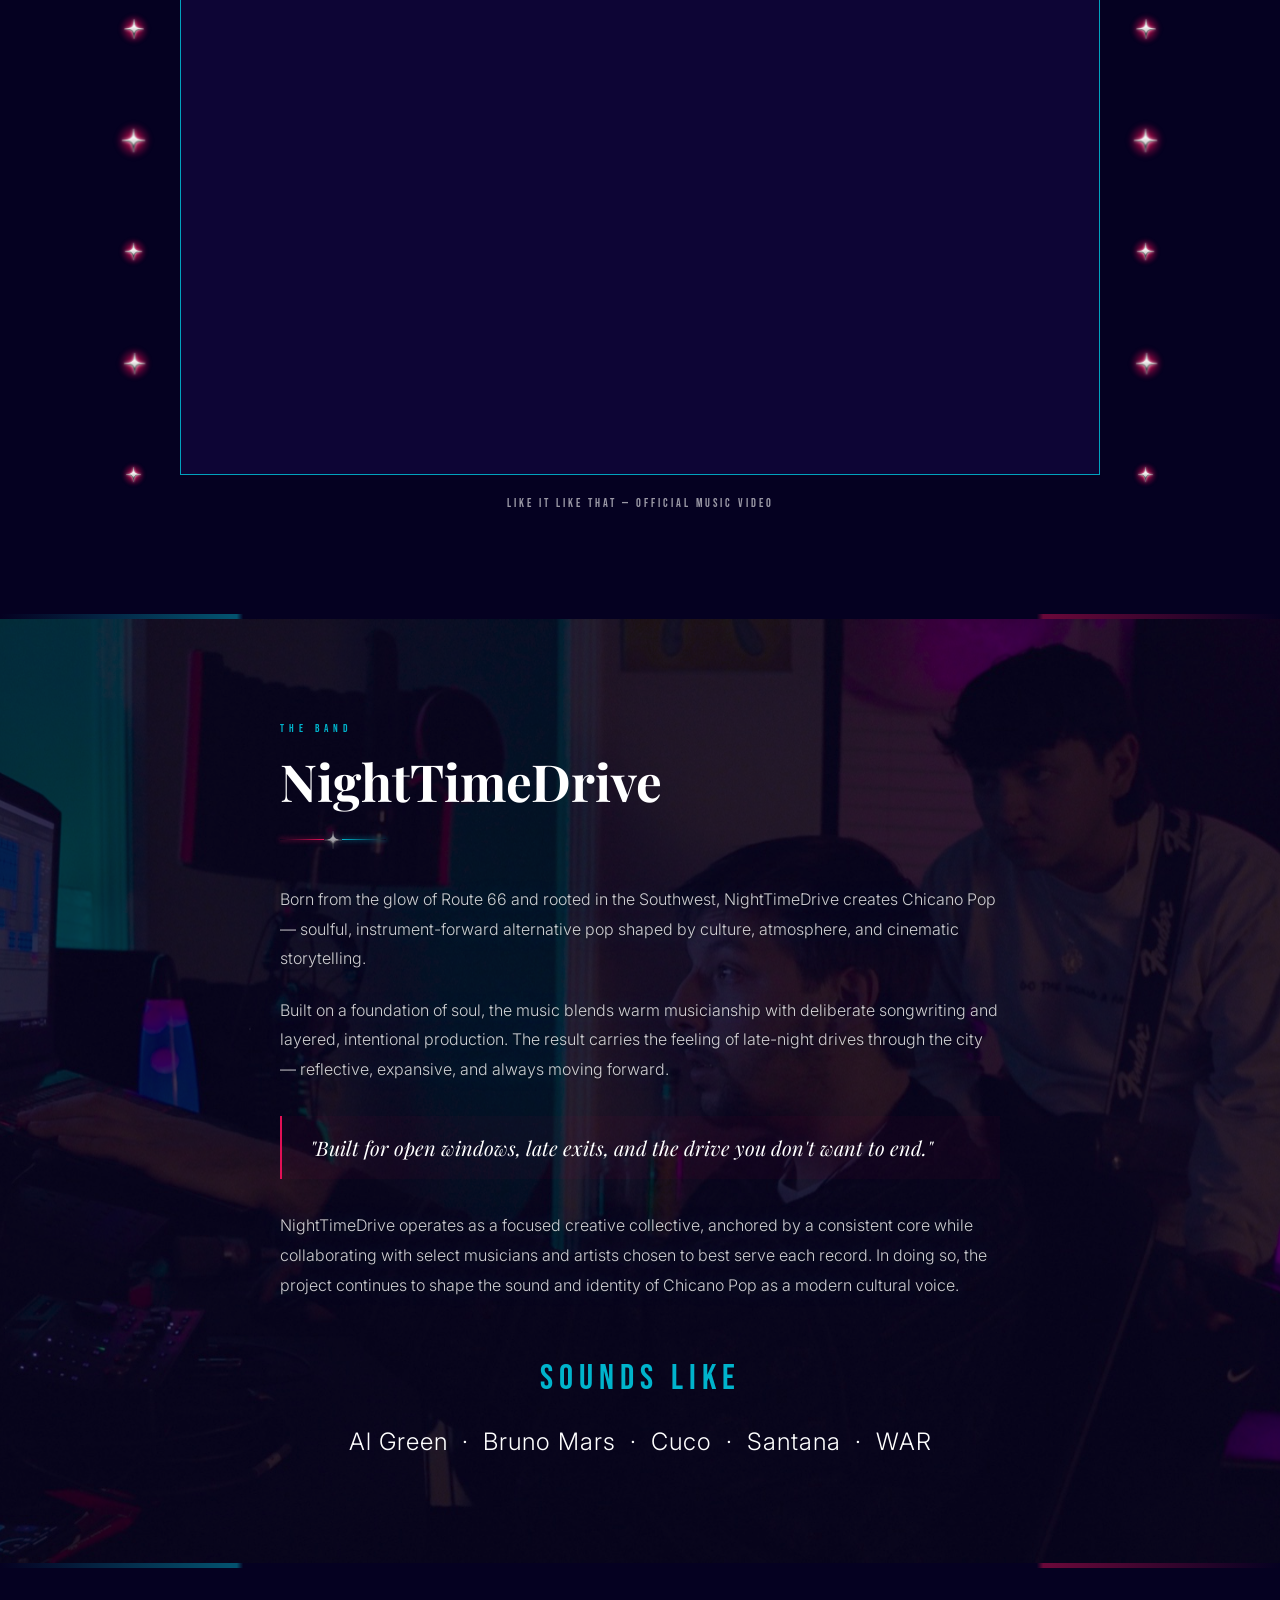
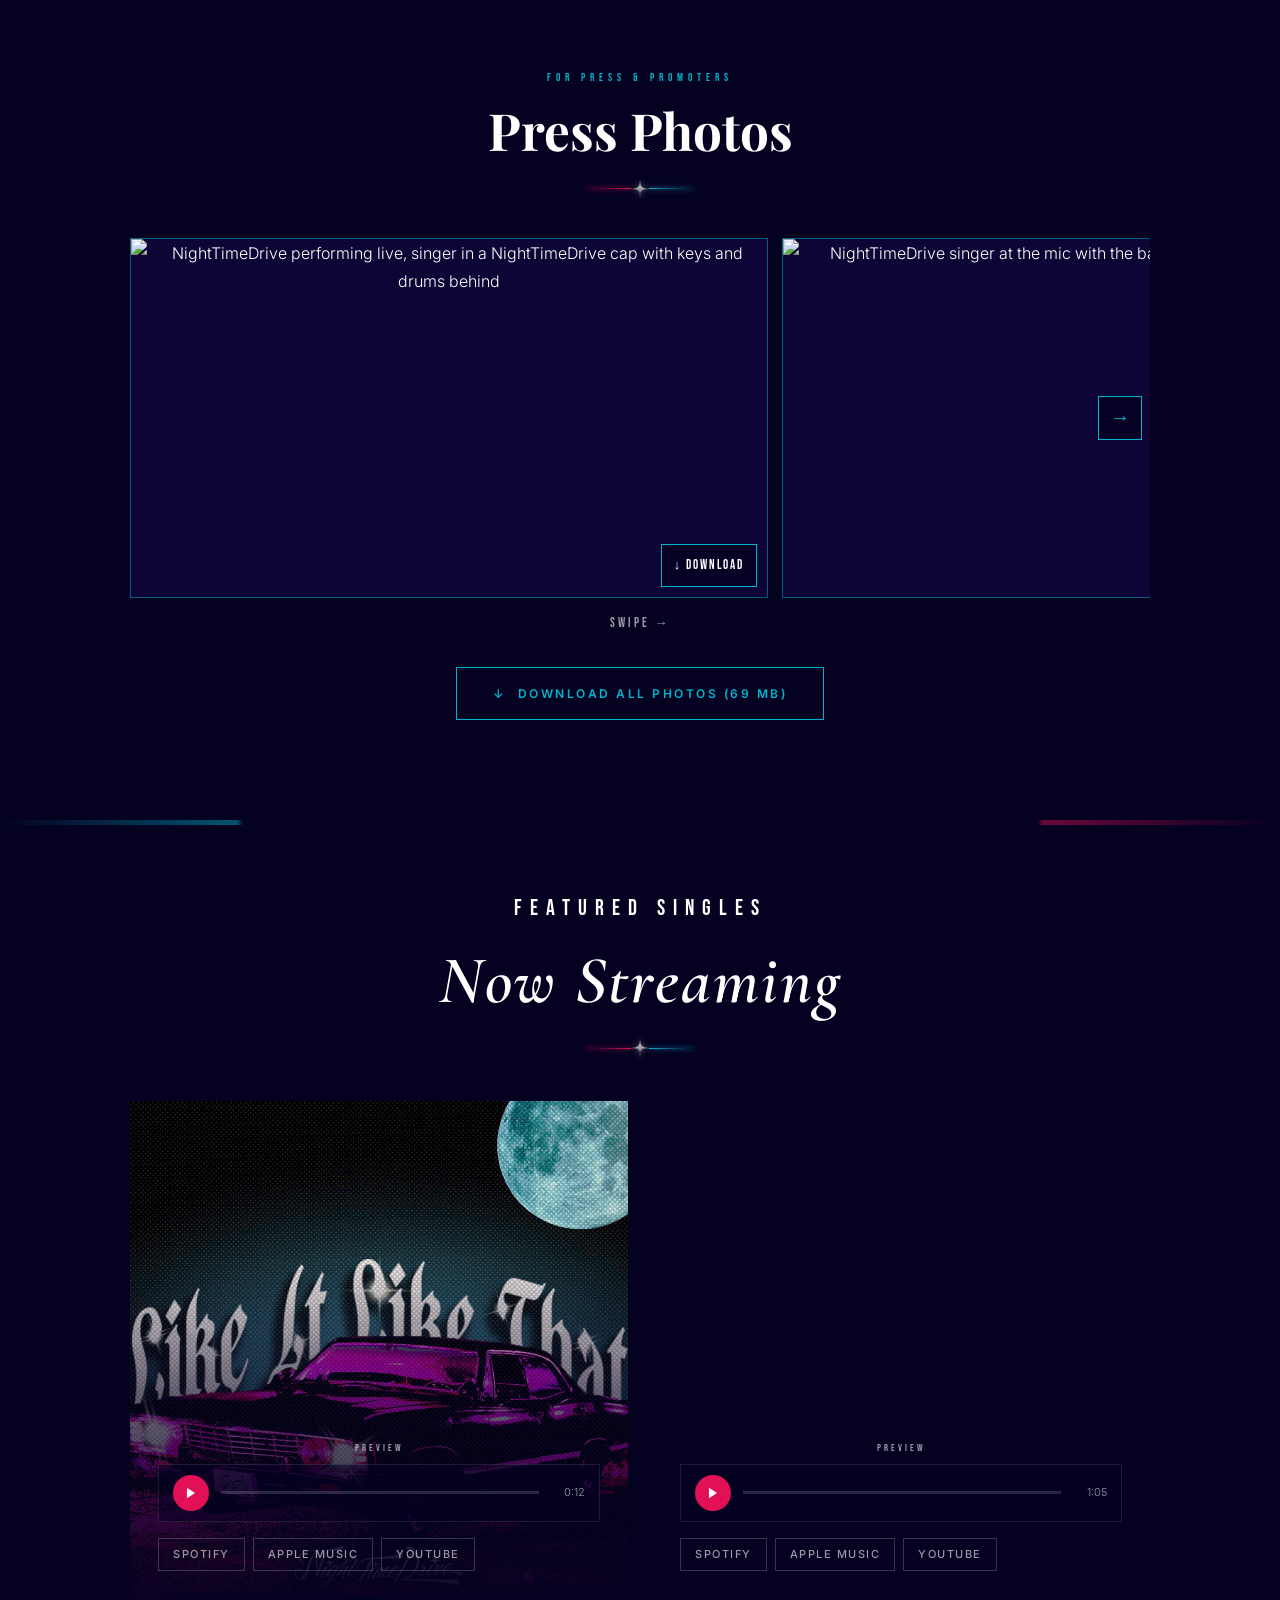
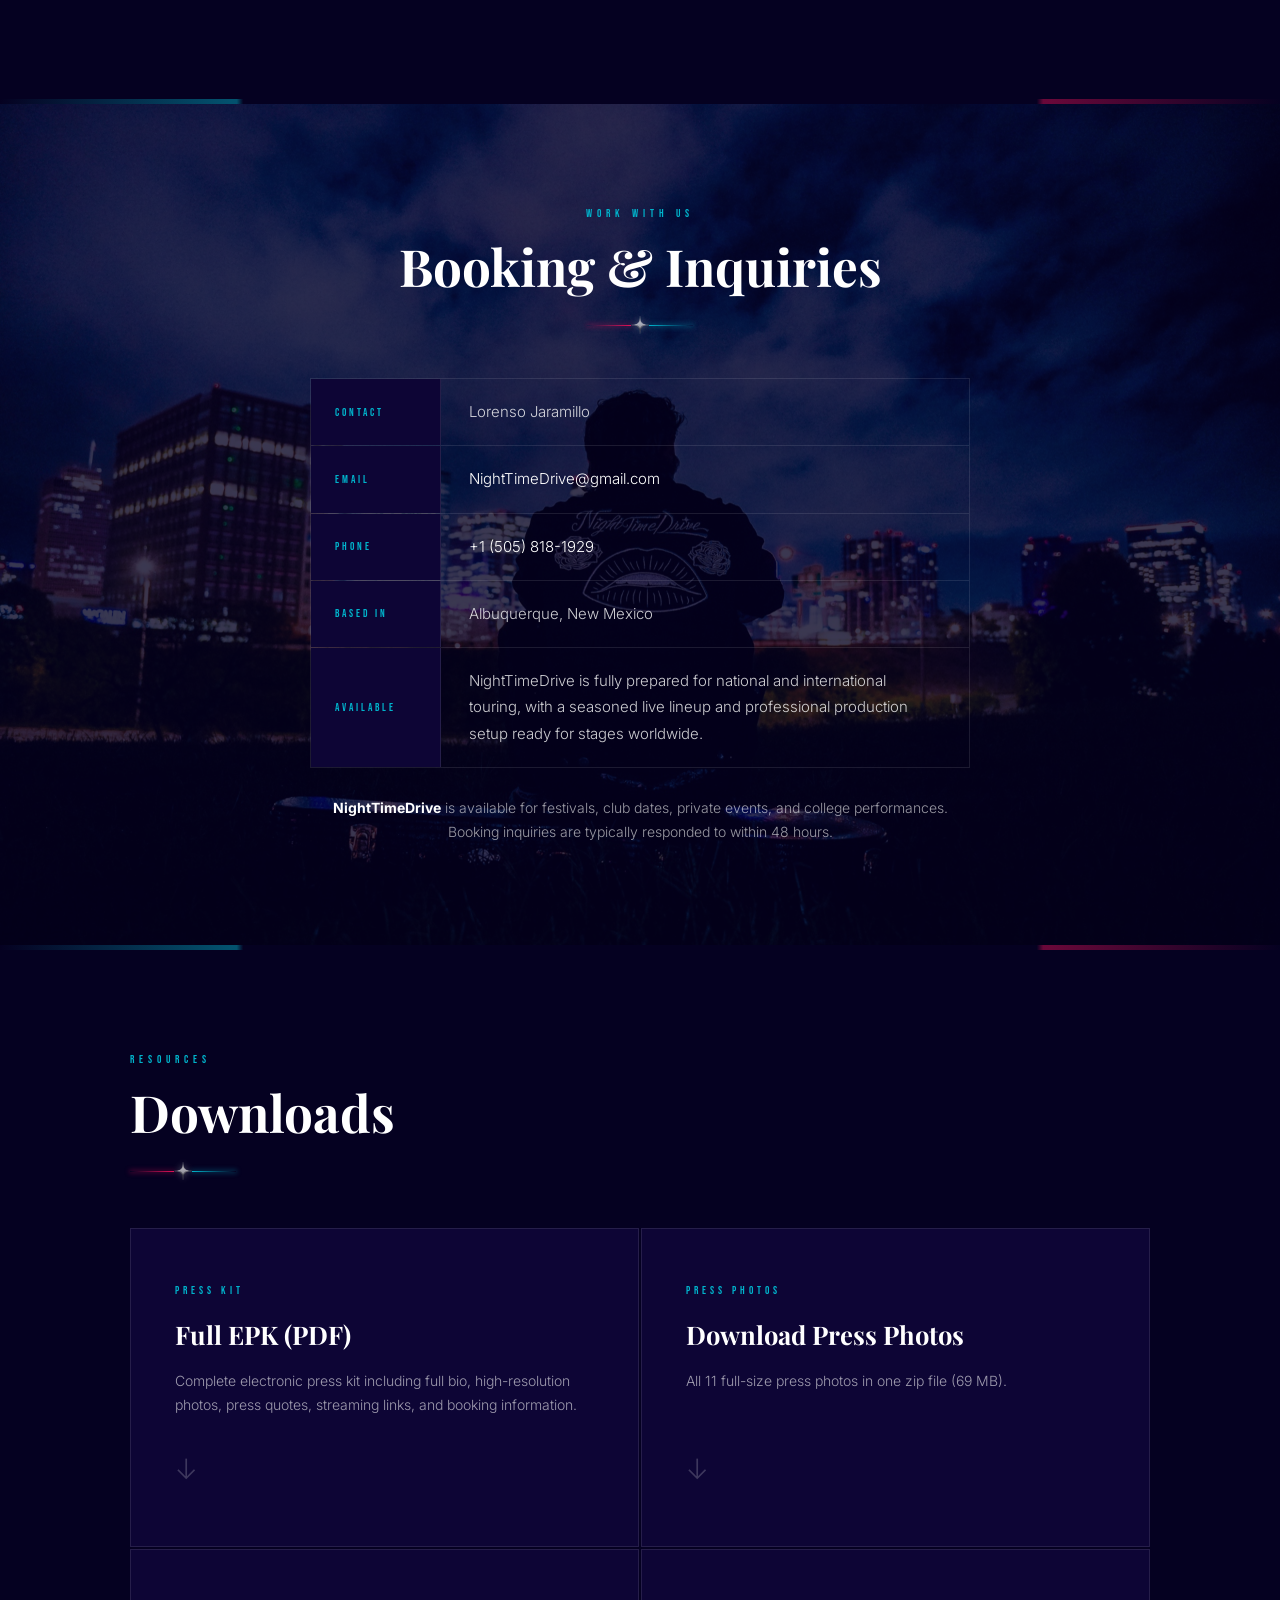
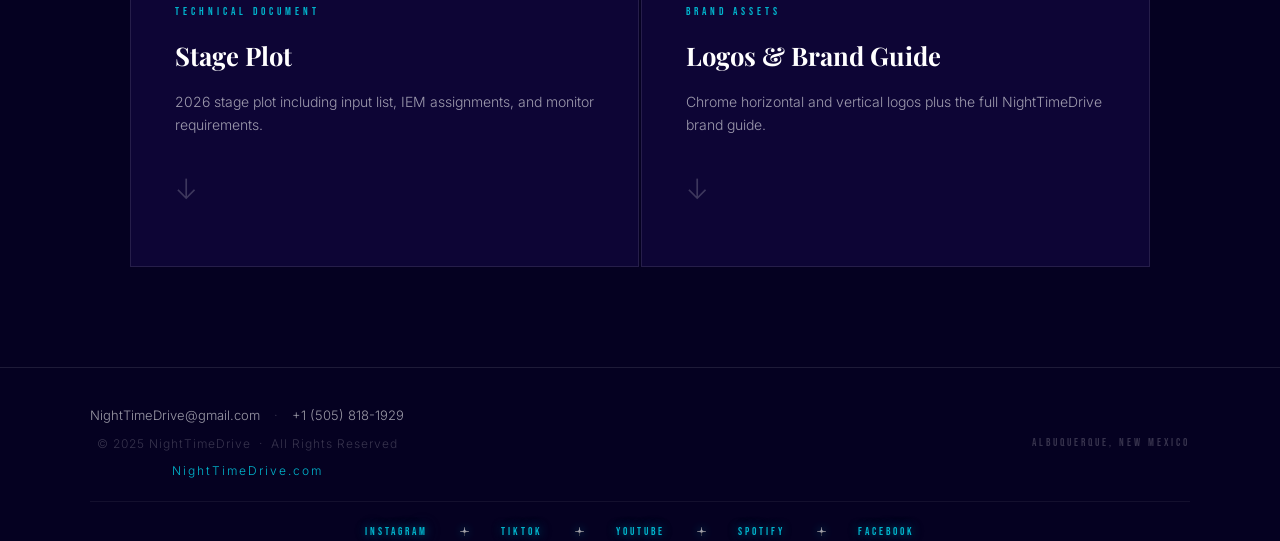
==== commit 5a4662d2: "Autoplay the first live video from the logos on phones Co-Authored-By: Claude Opus 5.5 <noreply@anth" ====
--- a/index.html
+++ b/index.html
@@ -1578,15 +1578,14 @@
       });
     }, { rootMargin: '200px' });
 
-    /* Nav + hero logos: scroll to the first live video. On desktop they also start it through
-       the YouTube player API (retrying muted if sound is blocked). Do not use ?autoplay=1 here,
-       it gave a grey screen on this site. Touch devices keep the plain embed and only scroll:
-       with the player API on, the embed showed "An error occurred" on iPhone (exact cause not confirmed). */
+    /* Nav + hero logos: scroll to the first live video and start it through the YouTube
+       player API, retrying muted if the browser blocks sound (iPhones can). Do not use
+       ?autoplay=1 here, it gave a grey screen on this site. VS Code's mobile preview can
+       show "An error occurred" on embeds, so test video on a real phone. */
     (function initLogoPlay() {
       const frame = document.getElementById('first-live-video');
       const YT = 'https://www.youtube.com';
-      const canAutoplay = window.matchMedia('(hover: hover) and (pointer: fine)').matches;
-      if (canAutoplay) frame.dataset.src += '?enablejsapi=1';
+      frame.dataset.src += '?enablejsapi=1&playsinline=1';
       const post = msg => frame.contentWindow && frame.contentWindow.postMessage(JSON.stringify(msg), YT);
       const command = func => post({ event: 'command', func, args: [] });
       let playing = false;
@@ -1606,7 +1605,6 @@
           frame.src = frame.dataset.src;
           iframeObserver.unobserve(frame);
         }
-        if (!canAutoplay) return;
         playing = false;
         let tries = 0;
         const timer = setInterval(() => {
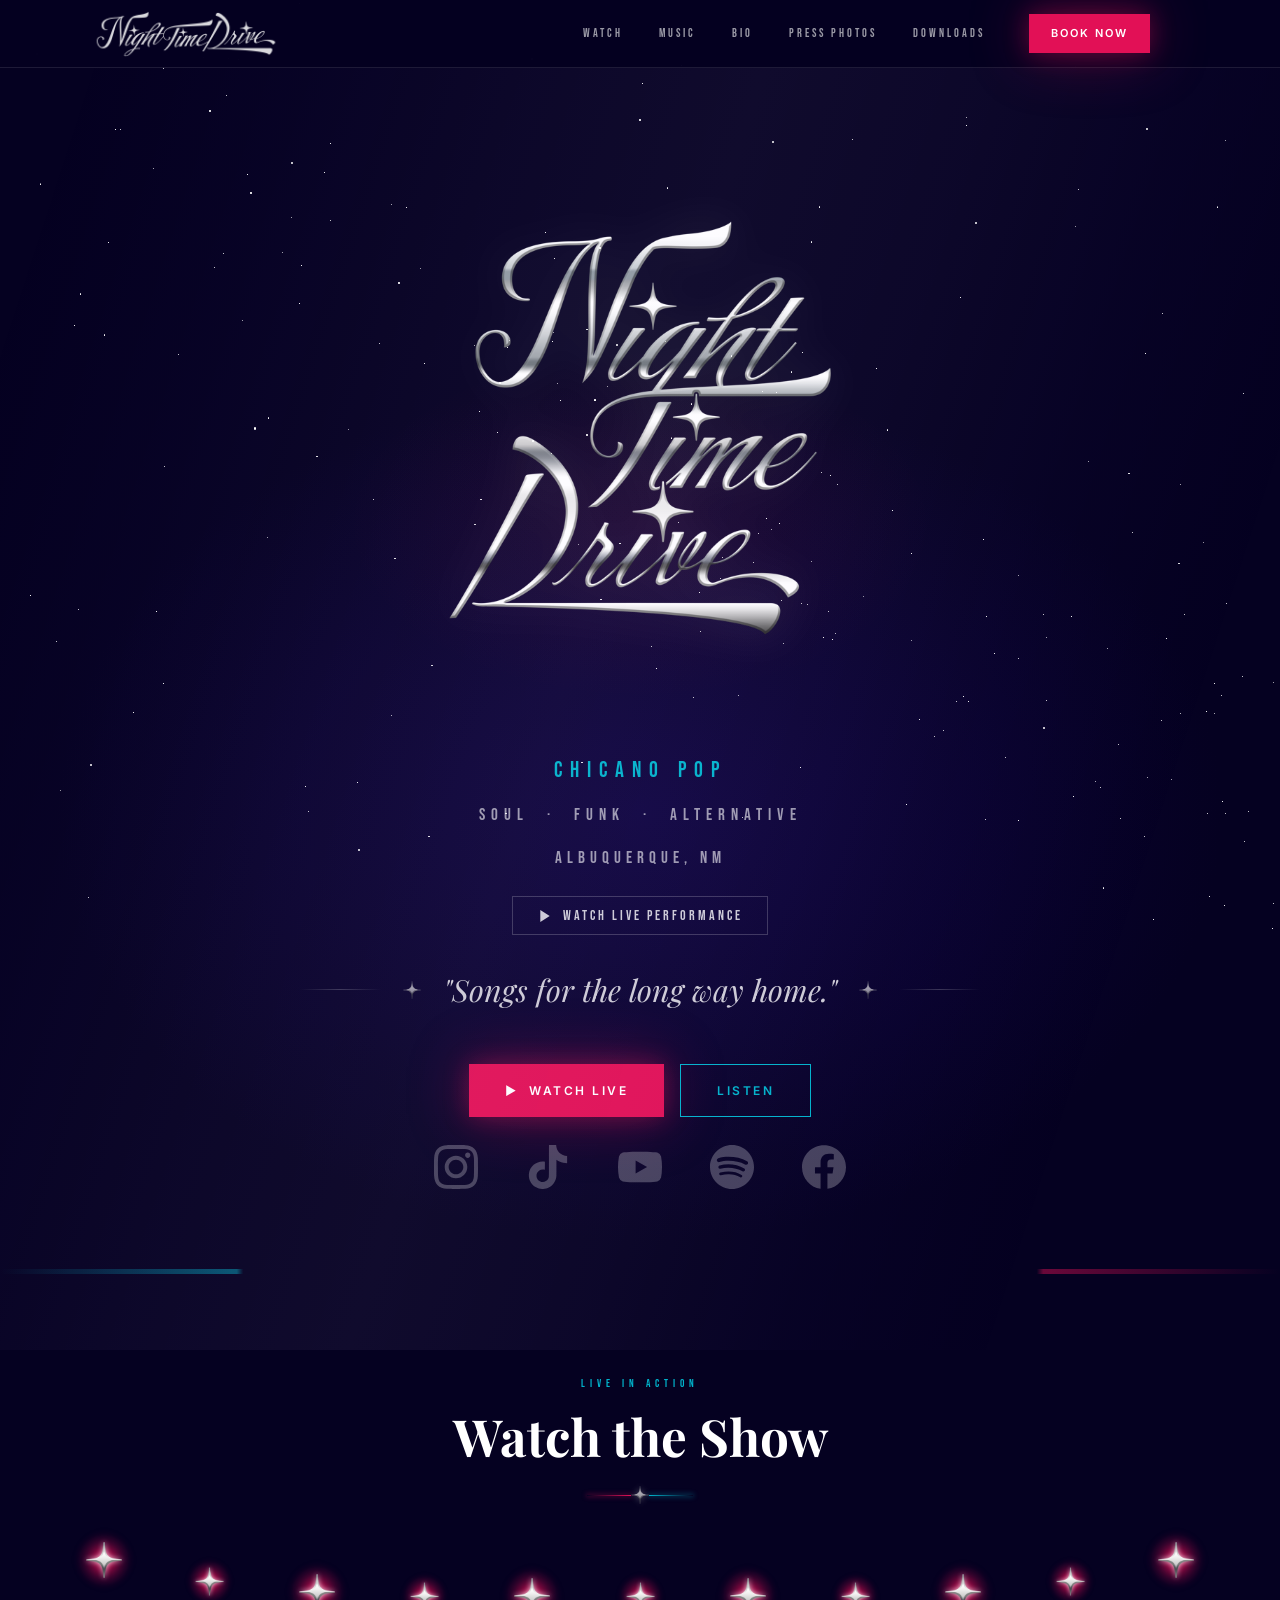
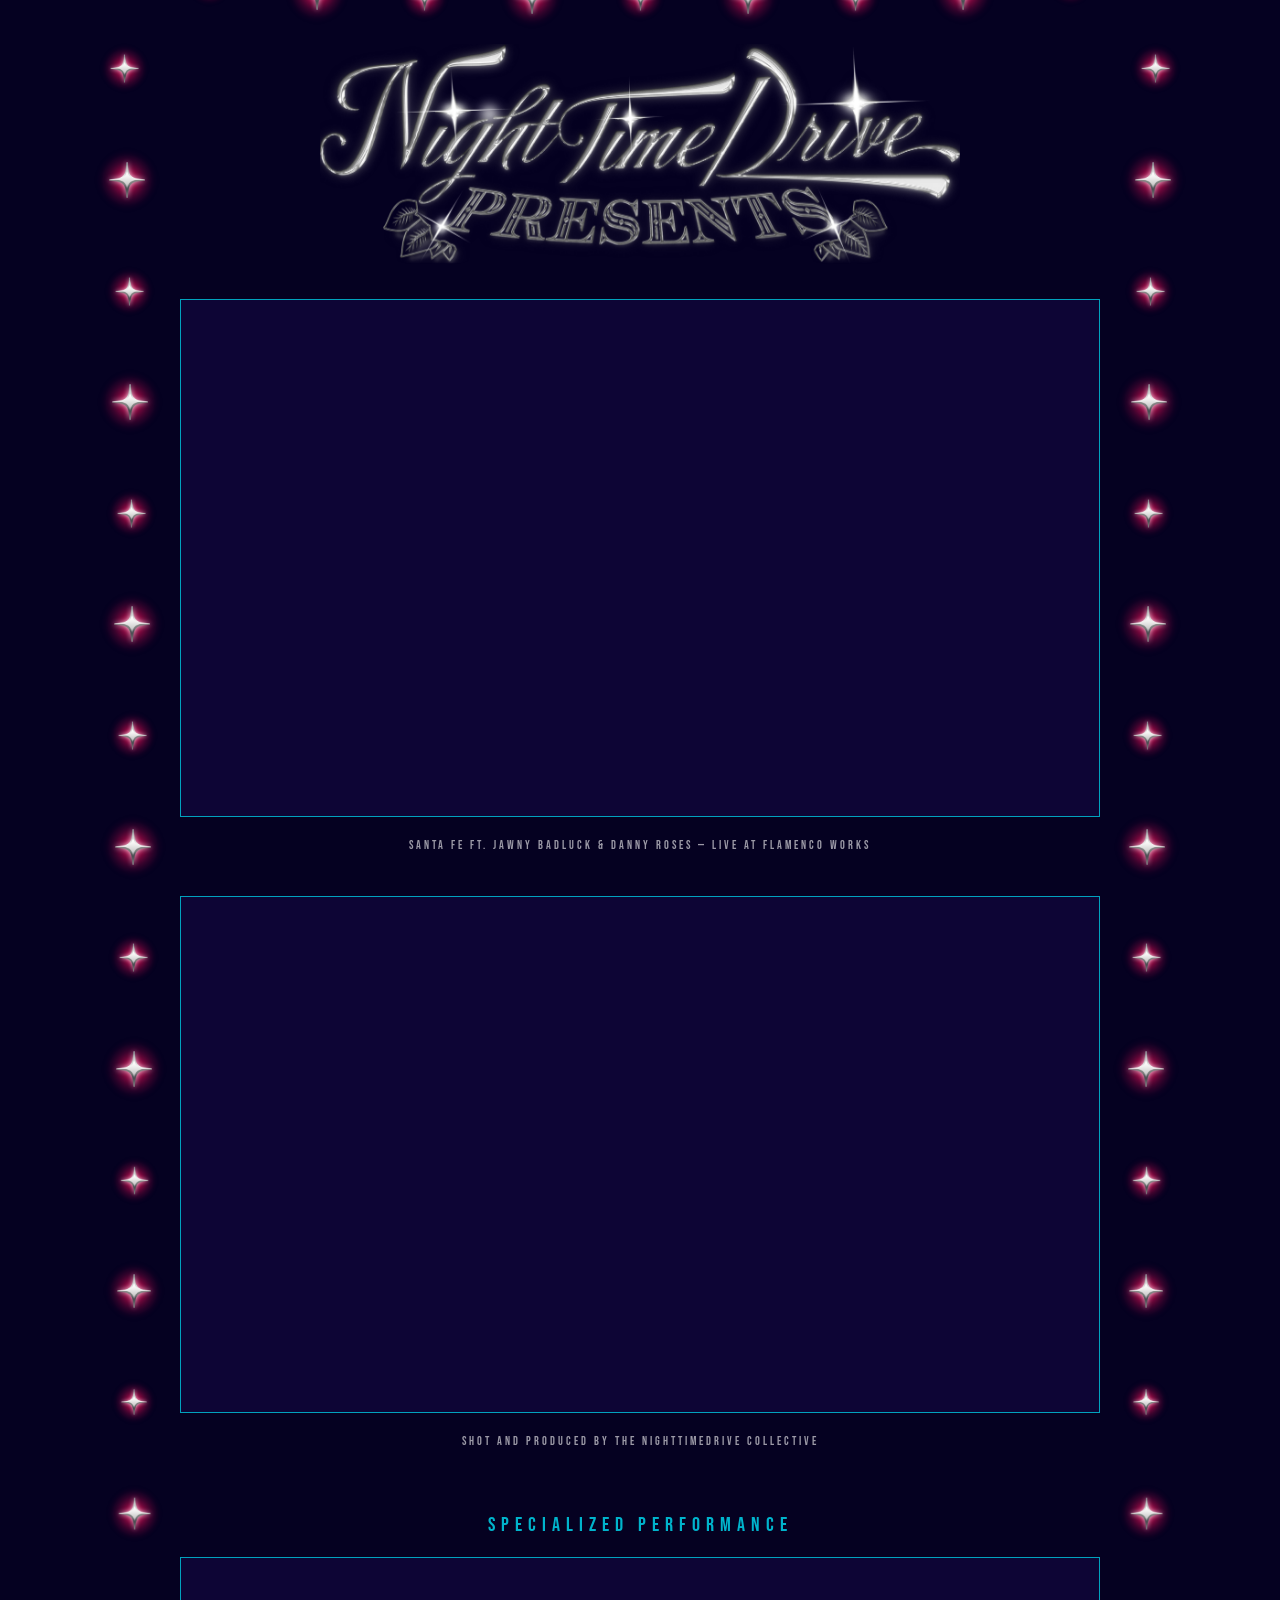
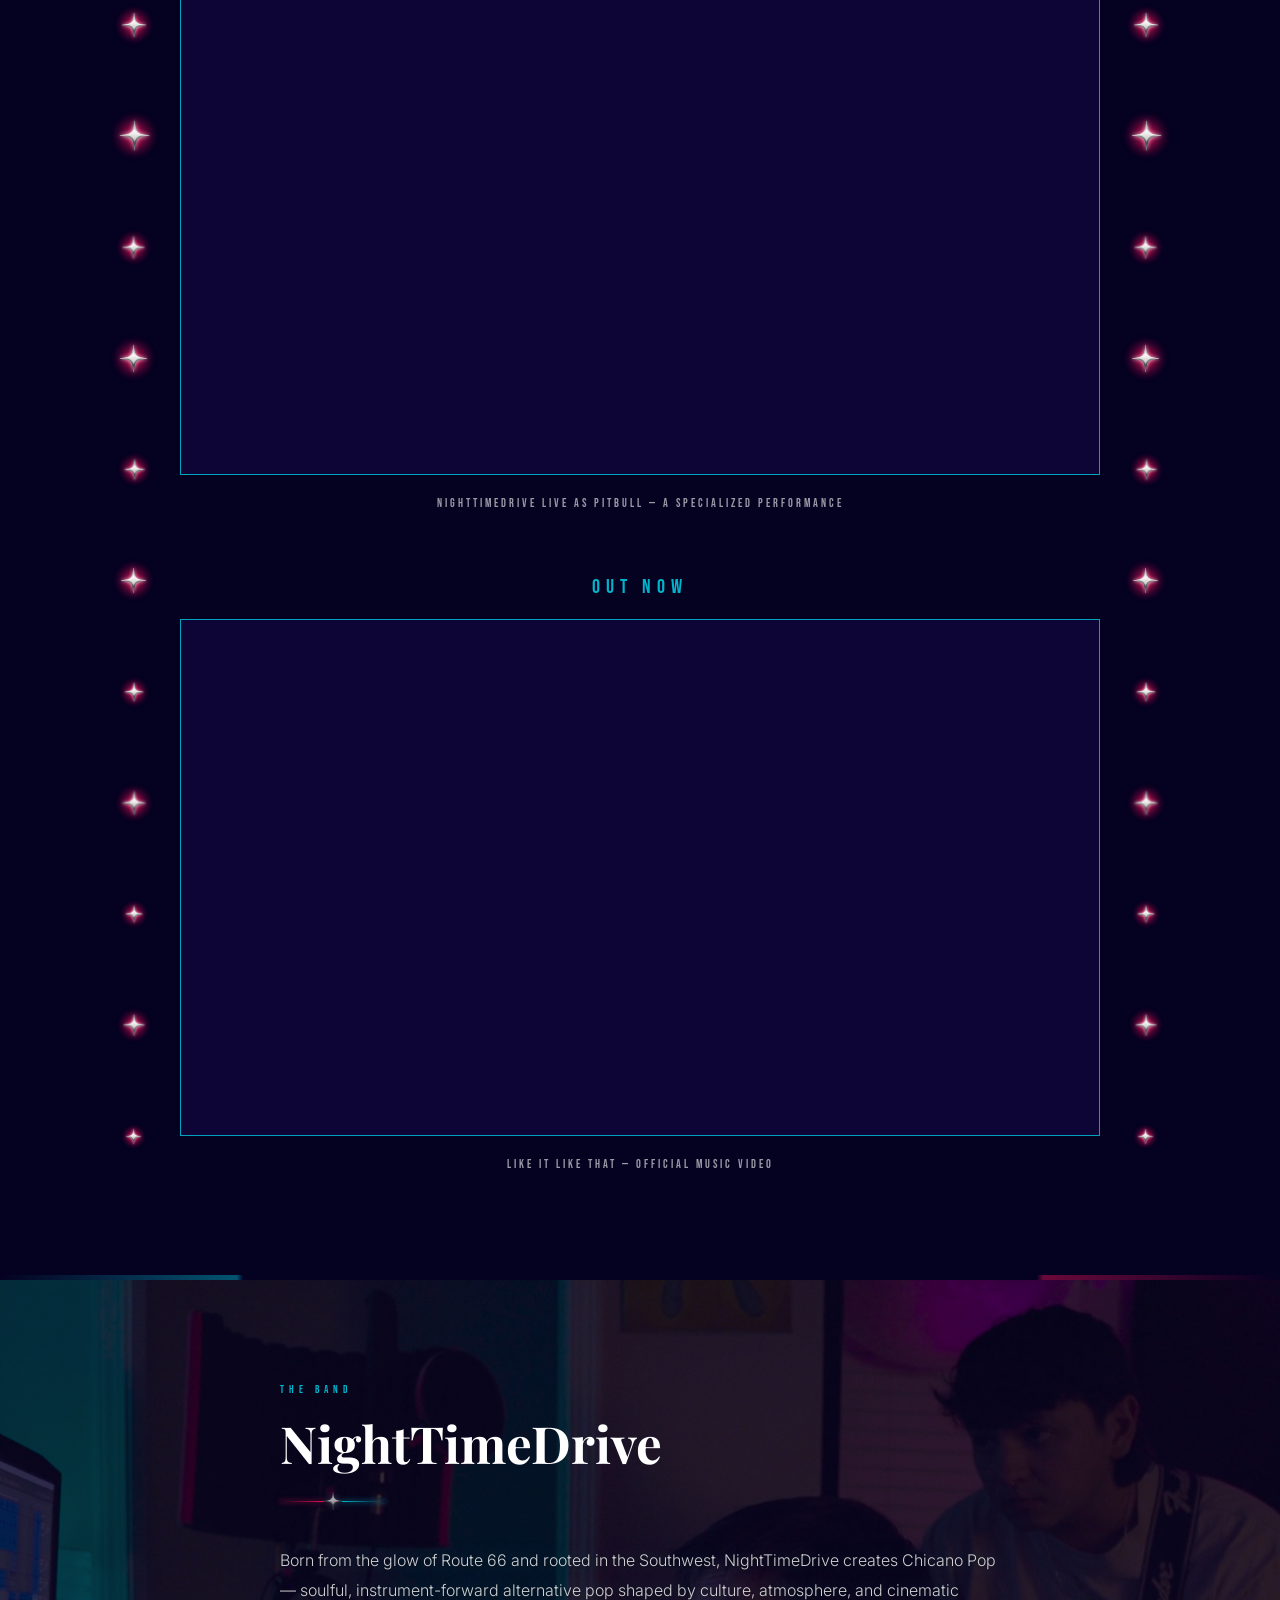
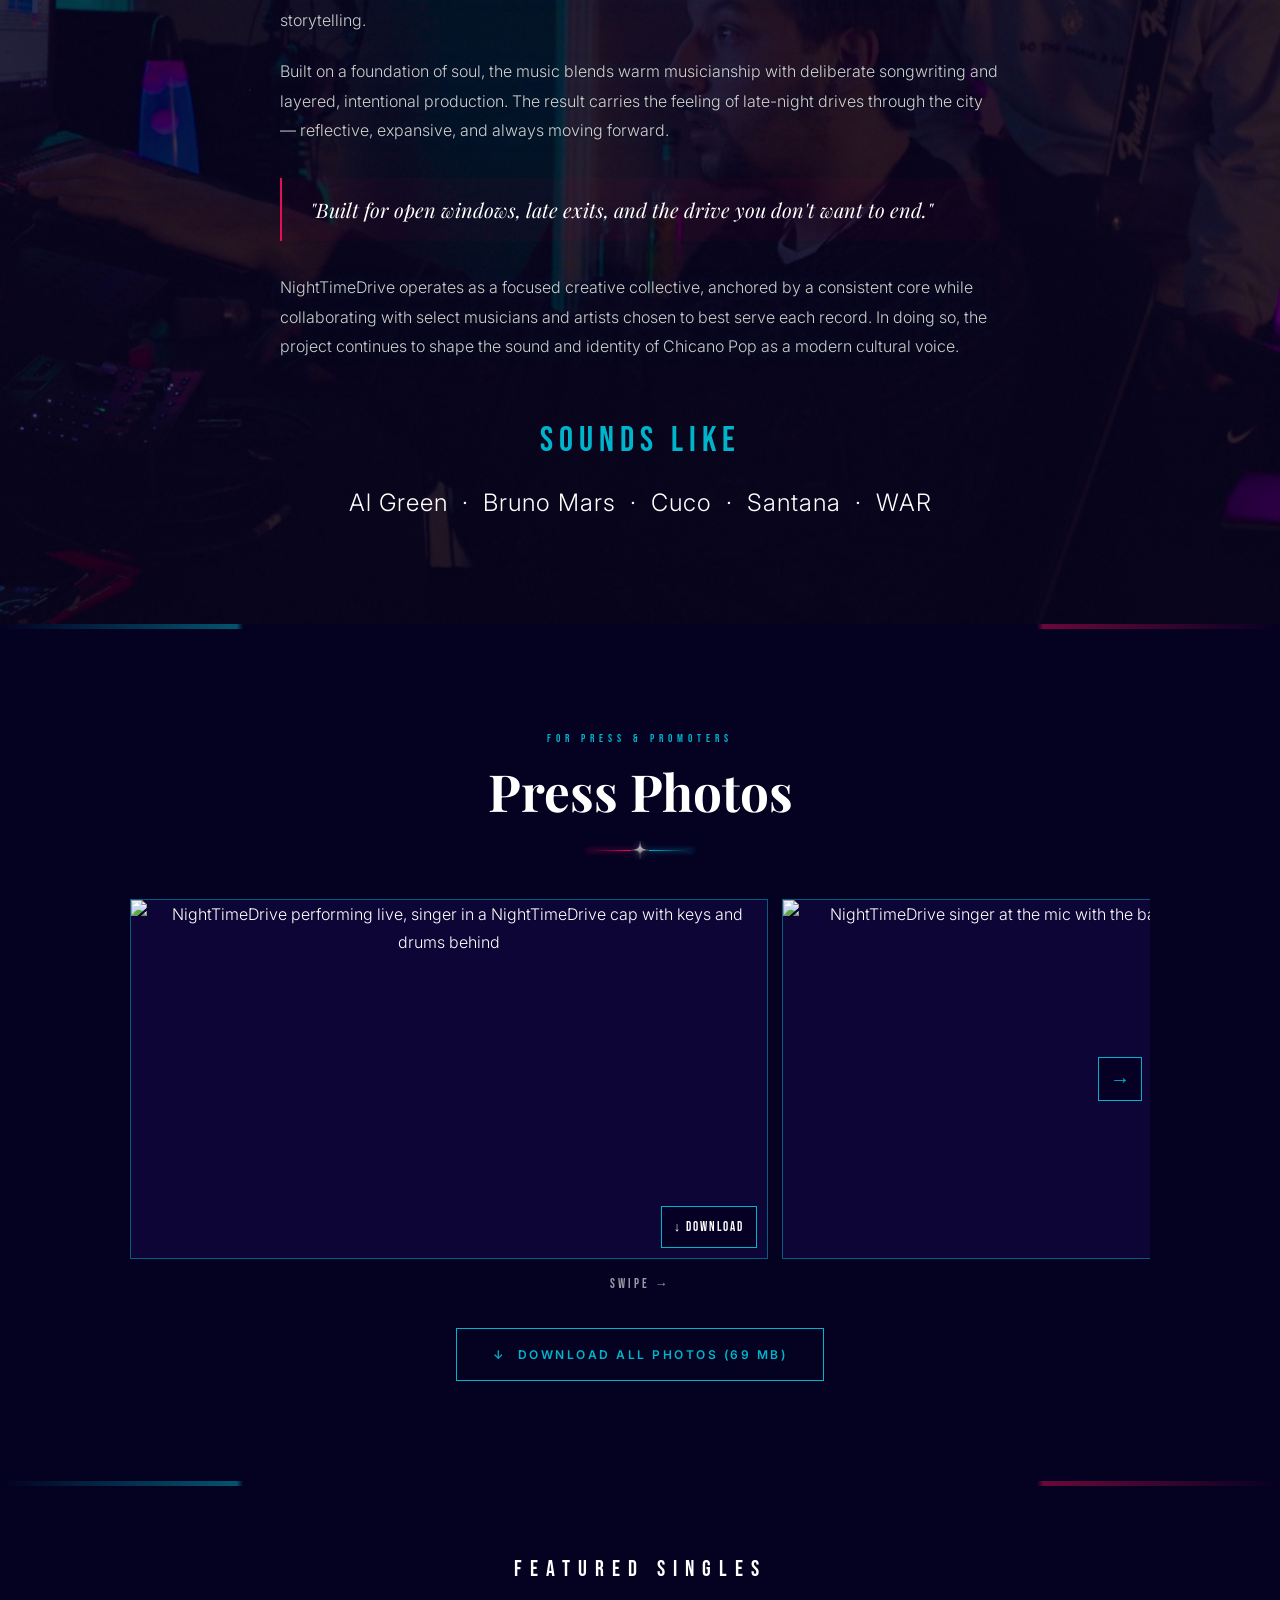
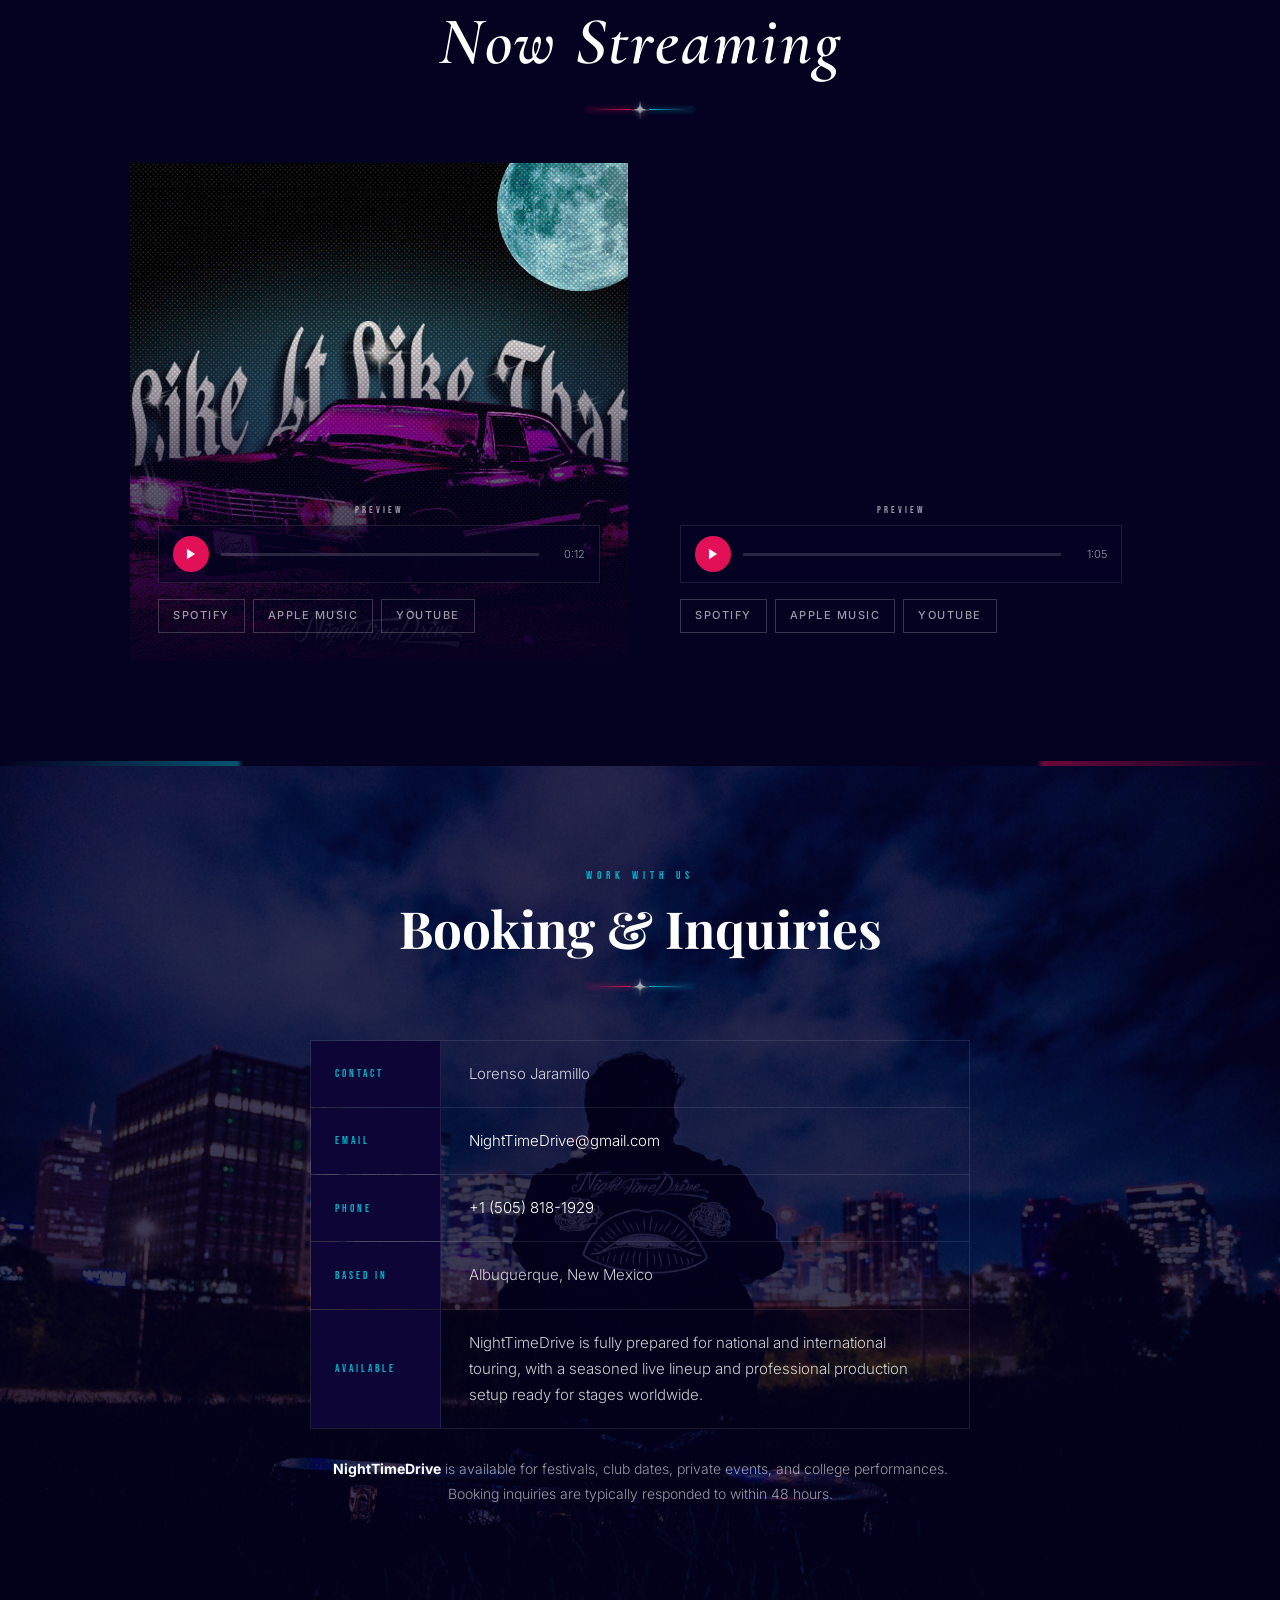
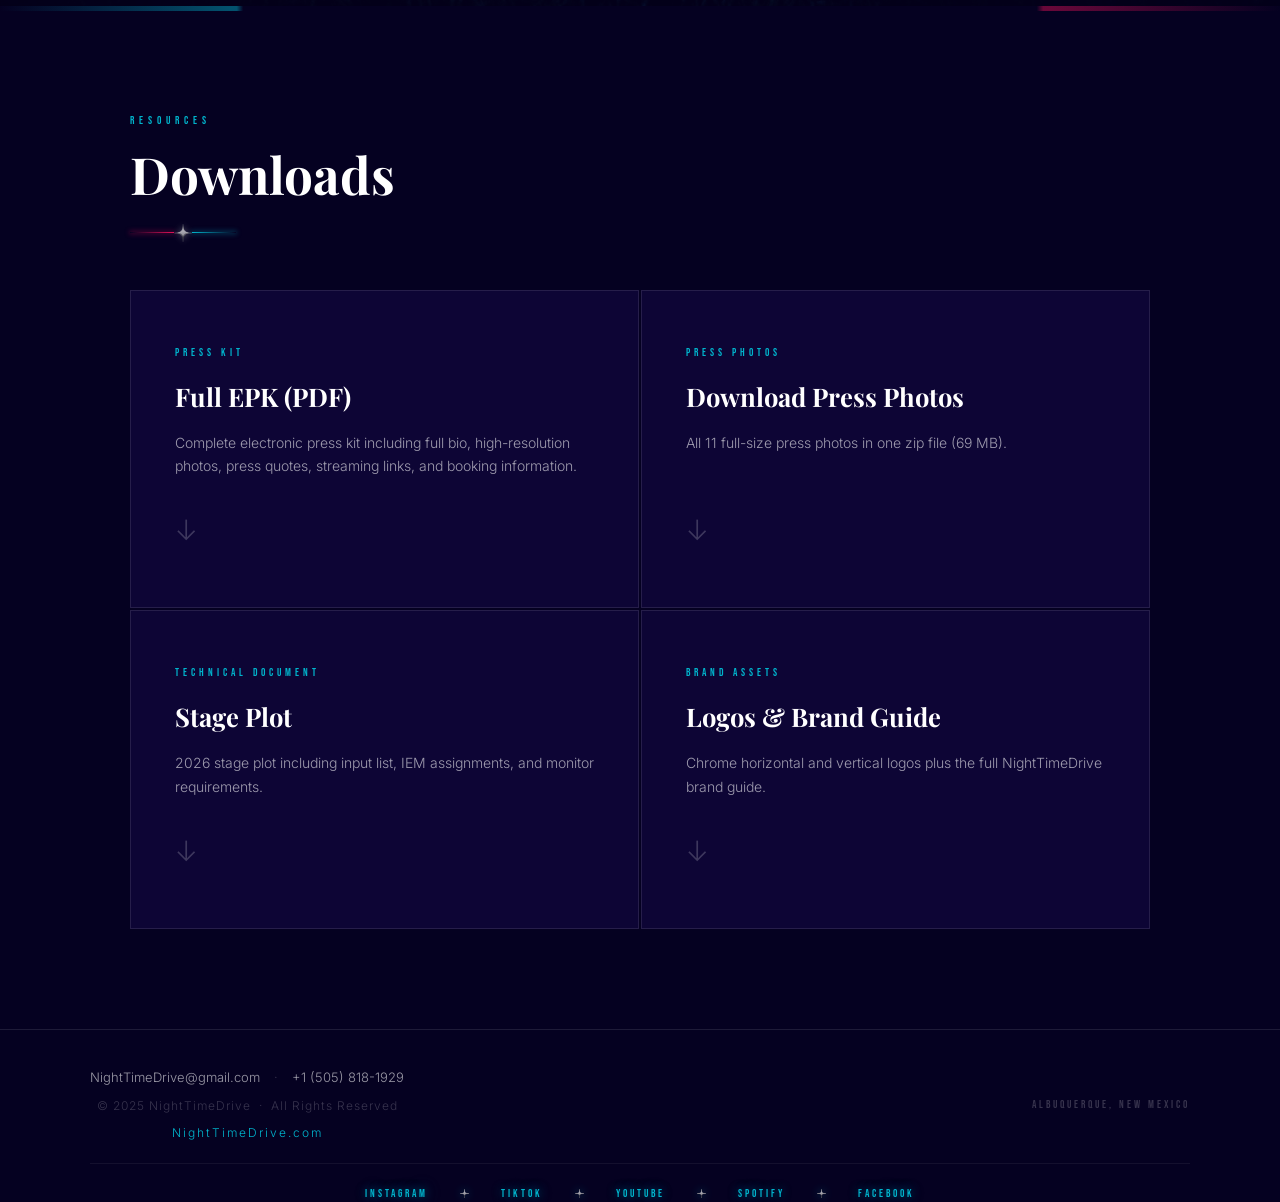
==== commit c6da2062: "Add Pitbull specialized performance video to live section Co-Authored-By: Claude Opus 5.5 <noreply@a" ====
--- a/index.html
+++ b/index.html
@@ -1034,6 +1034,18 @@
 
       <p class="video-caption">Shot and produced by the NightTimeDrive Collective</p>
 
+      <p class="eyebrow" style="text-align:center; margin-top: 56px; font-size: 20px; letter-spacing: 6px;">Specialized Performance</p>
+
+      <div class="video-embed-wrapper">
+        <iframe
+          data-src="https://www.youtube.com/embed/Stt0GO8LoYU"
+          title="NightTimeDrive Live As Pitbull 2026"
+          allow="accelerometer; autoplay; clipboard-write; encrypted-media; gyroscope; picture-in-picture" allowfullscreen>
+        </iframe>
+      </div>
+
+      <p class="video-caption">NightTimeDrive Live as Pitbull — a specialized performance</p>
+
       <p class="eyebrow" style="text-align:center; margin-top: 56px; font-size: 20px; letter-spacing: 6px;">Out Now</p>
 
       <div class="video-embed-wrapper">
